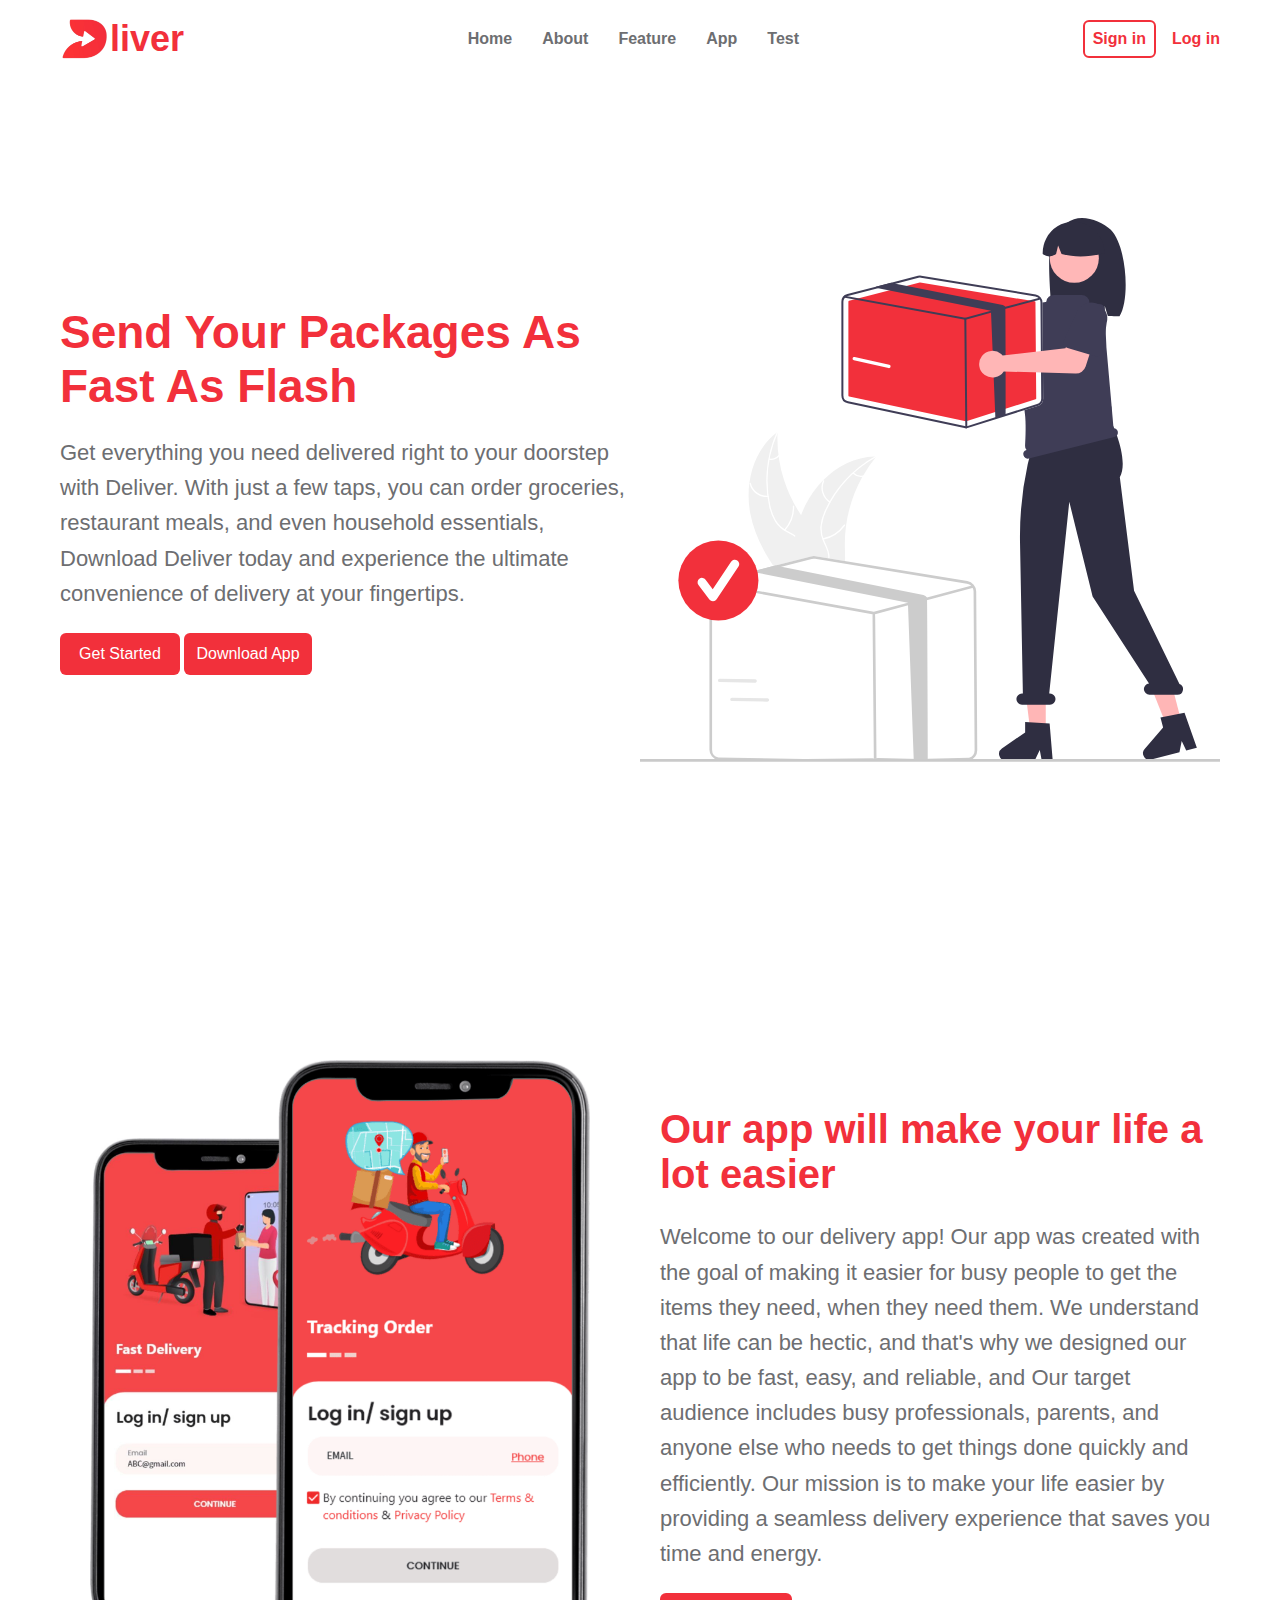
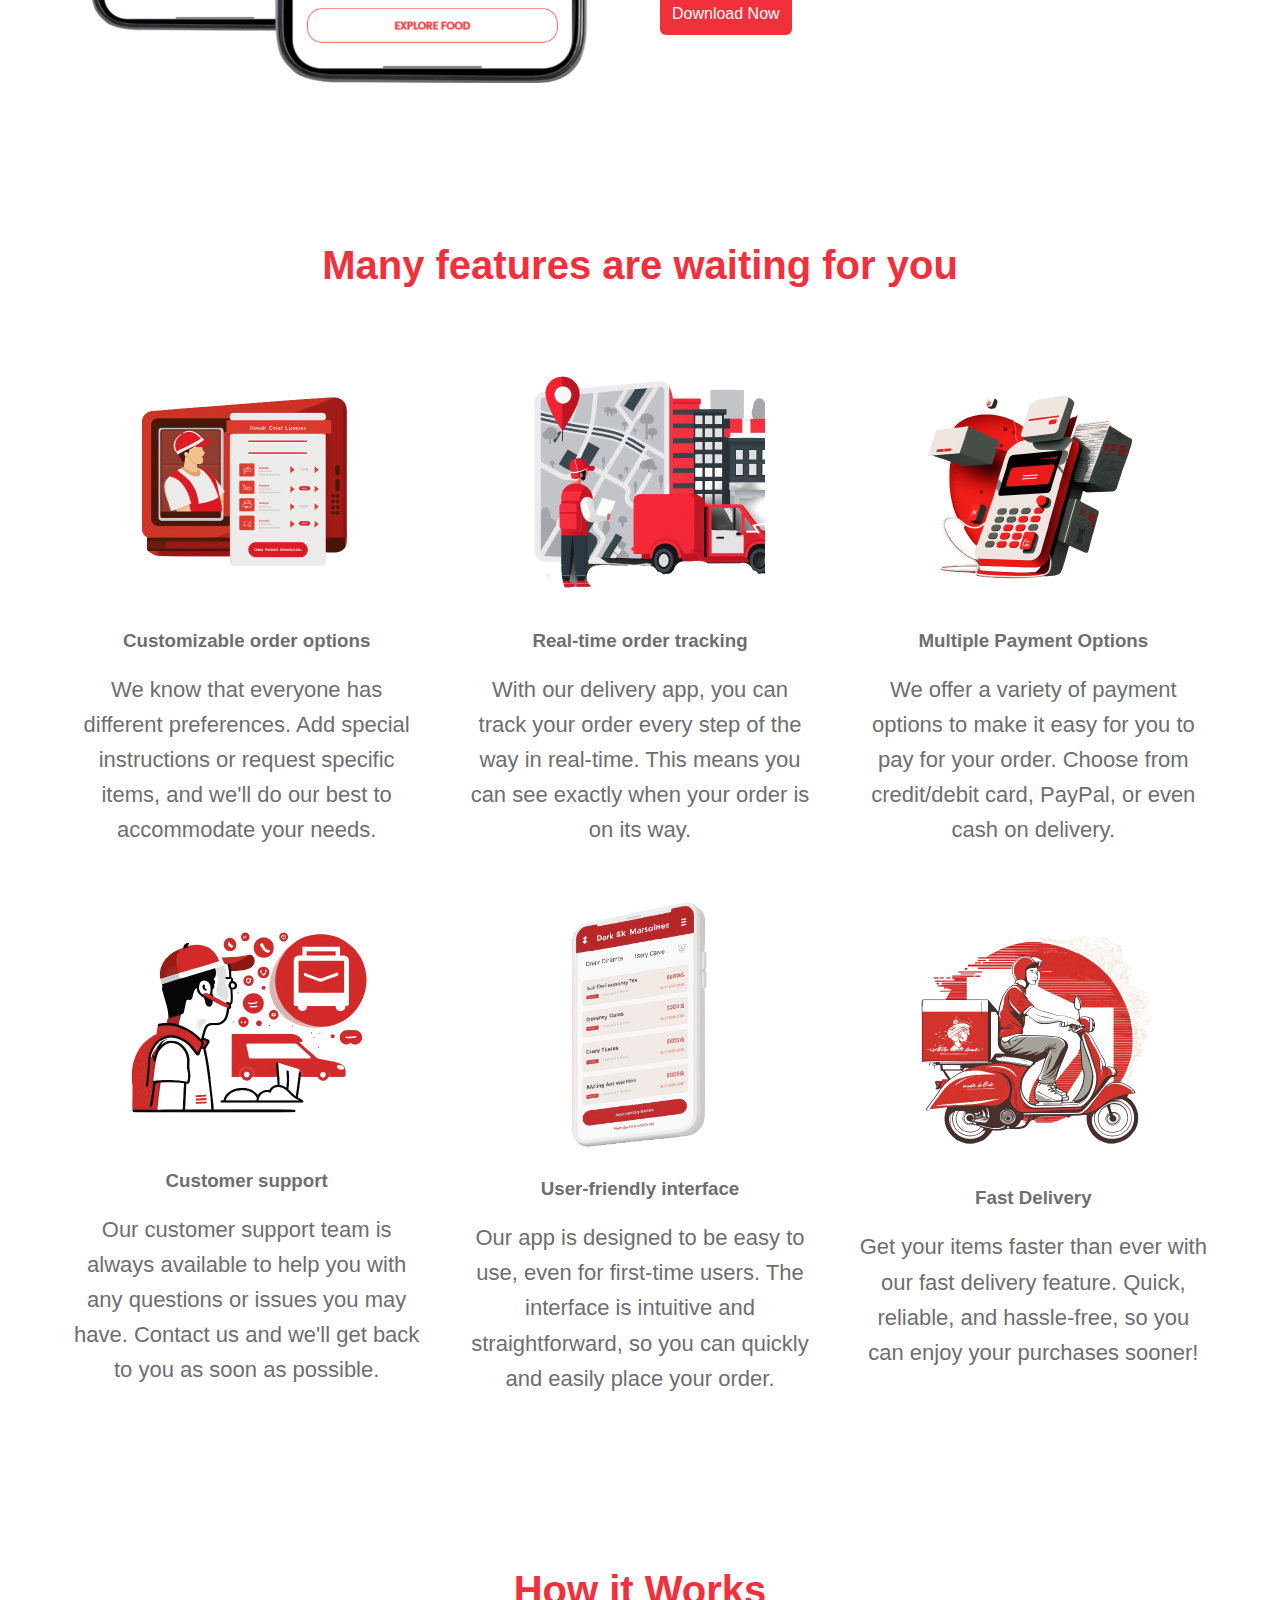
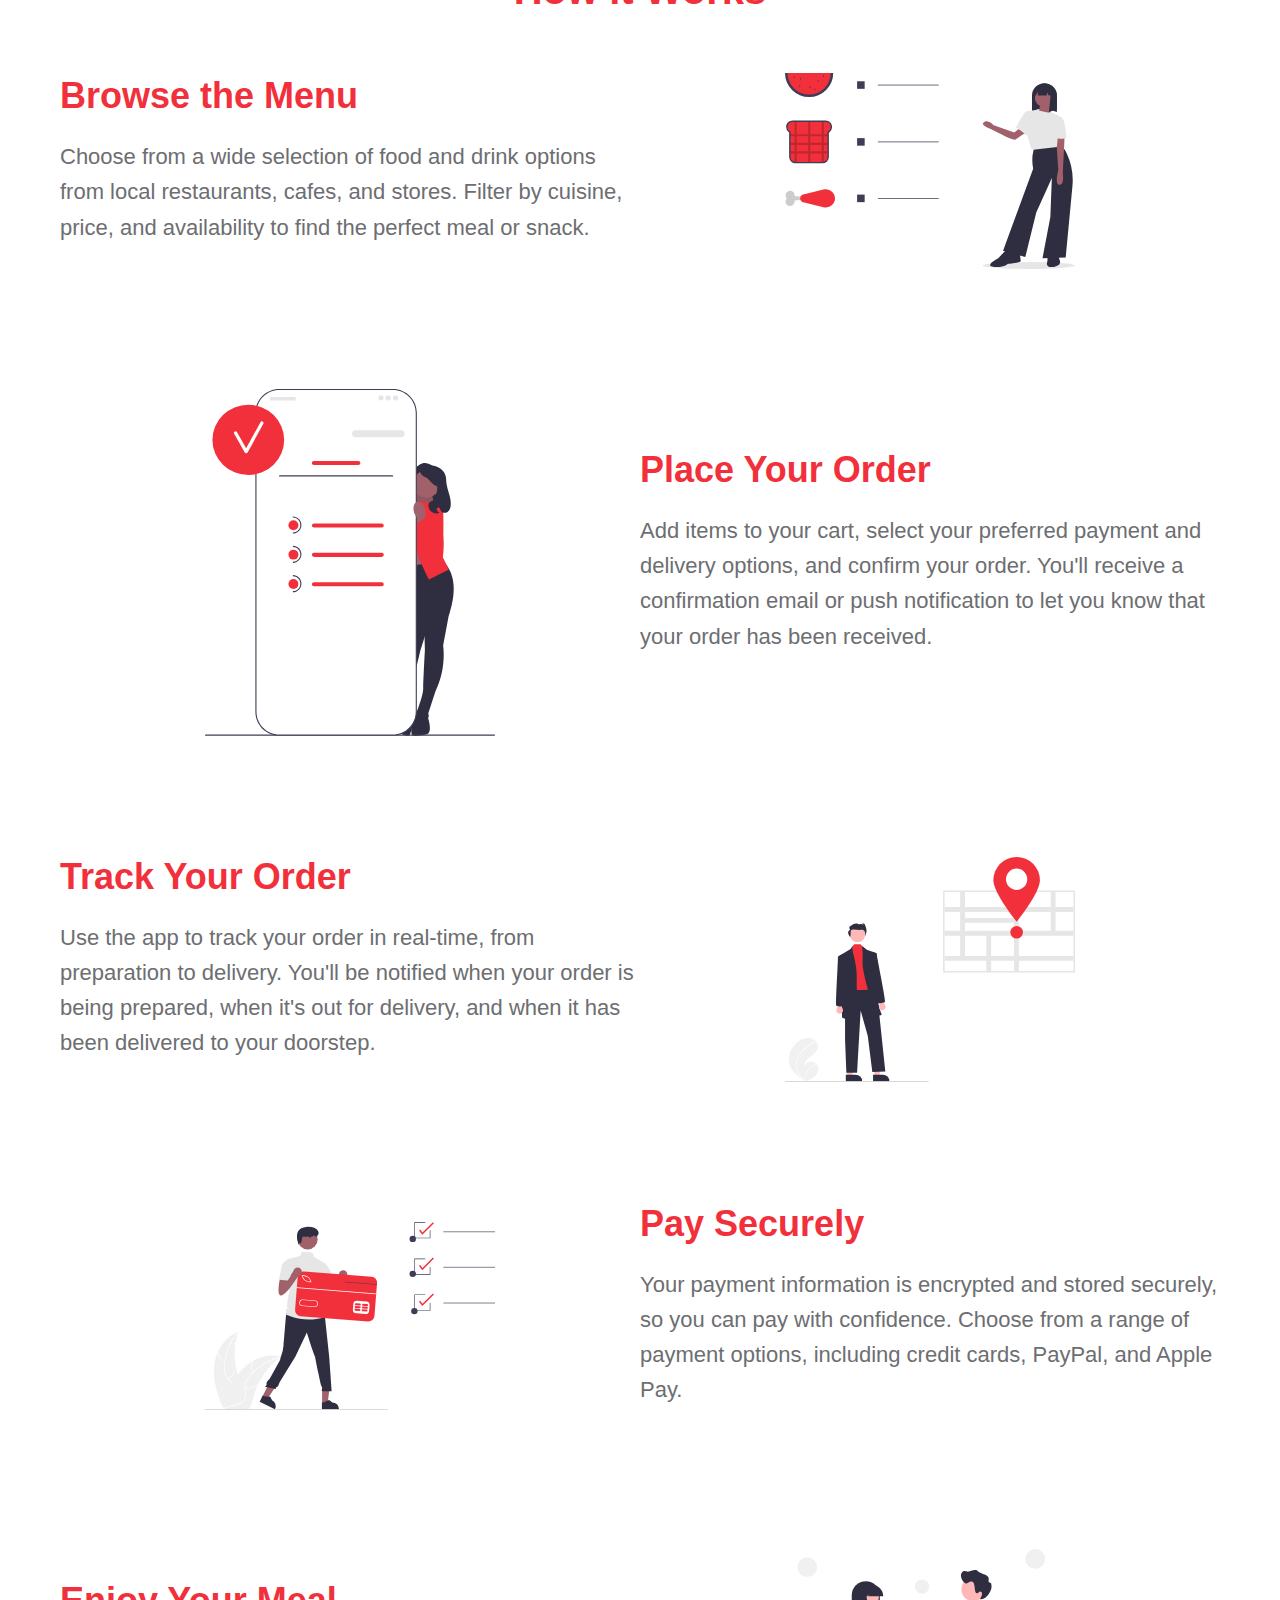
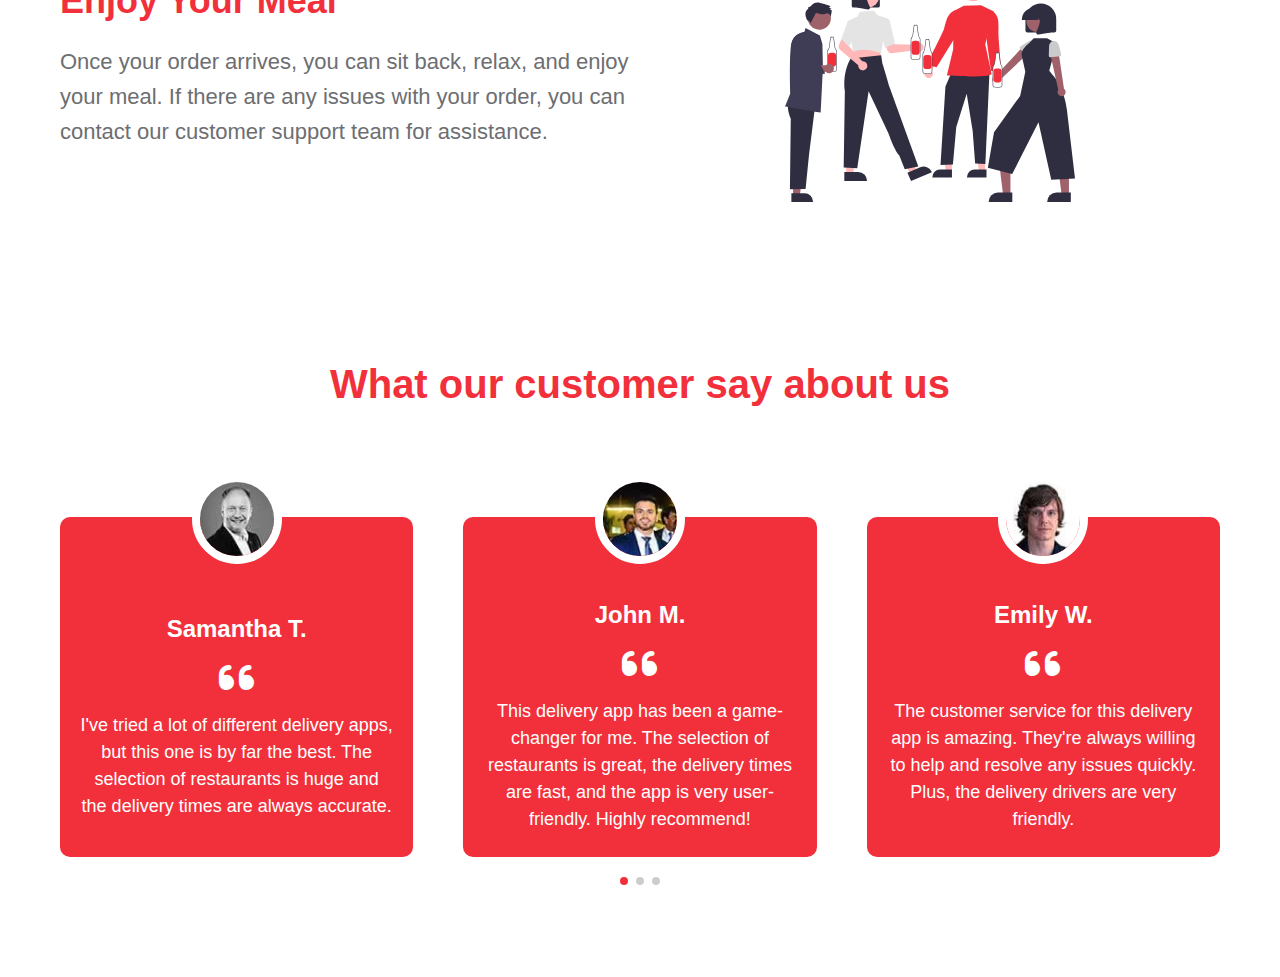
==== index.html @ 0d02a3bb "commit5" ====
<!DOCTYPE html>
<html lang="en">
  <head>
    <meta charset="UTF-8" />
    <meta http-equiv="X-UA-Compatible" content="IE=edge" />
    <meta name="viewport" content="width=device-width, initial-scale=1.0" />
    <!-- Link Swiper's CSS -->
    <link
      rel="stylesheet"
      href="https://cdn.jsdelivr.net/npm/swiper@9/swiper-bundle.min.css"
    />
    <!-- for fontawosm -->
    <link rel="stylesheet" href="./css/all.min.css" />

    <link rel="stylesheet" href="./css/main.css" />
    <title>Delivery</title>
  </head>
  <body>
    <header>
      <div class="container">
        <div class="logo">
          <img
            src="./images/delivery-logo-design-letter-d-with-arrow-vector-26791540-removebg-preview.png"
            alt=""
          />
          <span>liver</span>
        </div>
        <div class="bars">
          <span class="line"></span>
          <span class="line"></span>
          <span class="line"></span>
          <span class="line"></span>
        </div>
        <div class="menu">
          <ul>
            <li><a href="#Home" class="active">Home</a></li>
            <li><a href="#About">About</a></li>
            <li><a href="#Feature">Feature</a></li>
            <li><a href="#App">App</a></li>
            <li><a href="#Test">Test</a></li>
          </ul>
        </div>
        <div class="account">
          <a class="Sign" href="#">Sign in</a>
          <a href="#">Log in</a>
        </div>
        <div class="response">
          <div class="menu">
            <ul>
              <li><a href="#Home" class="active">Home</a></li>
              <li><a href="#About">About</a></li>
              <li><a href="#Feature">Feature</a></li>
              <li><a href="#Test">Test</a></li>
              <li><a href="#Test">Test</a></li>
            </ul>
          </div>
          <div class="account">
            <a class="Sign" href="#">Sign in</a>
            <a href="#">Log in</a>
          </div>
        </div>
      </div>
    </header>
    <section id="Home">
      <div class="container">
        <div class="row">
          <div class="col1">
            <h1>Send your packages as fast as flash</h1>
            <p>
              Get everything you need delivered right to your doorstep with
              Deliver. With just a few taps, you can order groceries, restaurant
              meals, and even household essentials, Download Deliver today and
              experience the ultimate convenience of delivery at your
              fingertips.
            </p>
            <div class="link">
              <a href="#Feature">Get Started</a>
              <a href="App">Download App</a>
            </div>
          </div>
          <div class="col2">
            <img src="./images/undraw_order_delivered_re_v4ab (2).svg" alt="" />
          </div>
        </div>
      </div>
    </section>

    <section id="About">
      <div class="container">
        <div class="row">
          <div class="col2">
            <img src="./images/Picture1.png" alt="" />
          </div>
          <div class="col1">
            <h2>Our app will make your life a lot easier</h2>
            <p>
              Welcome to our delivery app! Our app was created with the goal of
              making it easier for busy people to get the items they need, when
              they need them. We understand that life can be hectic, and that's
              why we designed our app to be fast, easy, and reliable, and Our
              target audience includes busy professionals, parents, and anyone
              else who needs to get things done quickly and efficiently. Our
              mission is to make your life easier by providing a seamless
              delivery experience that saves you time and energy.
            </p>
            <a
              href="https://play.google.com/store/apps/details?id=com.barfee.mart&hl=en_US"
              >Download Now</a
            >
          </div>
        </div>
      </div>
    </section>

    <section class="Feature" id="Feature">
      <div class="container">
        <h2>Many features are waiting for you</h2>
        <div class="feats">
          <div class="feat">
            <img
              src="./images/MBK_illustration_image_for_Customizable_order_options_as_a_feat.png"
              alt=""
            />
            <h3>Customizable order options</h3>
            <p>
              We know that everyone has different preferences. Add special
              instructions or request specific items, and we'll do our best to
              accommodate your needs.
            </p>
          </div>
          <div class="feat">
            <img
              src="./images/MBK_illustration_image_for_find_location_as_a_feature_in_delive.png"
              alt=""
            />
            <h3>Real-time order tracking</h3>
            <p>
              With our delivery app, you can track your order every step of the
              way in real-time. This means you can see exactly when your order
              is on its way.
            </p>
          </div>
          <div class="feat">
            <img
              src="./images/MBK_illustration_image_for_Multiple_payment_options_as_a_featur.png"
              alt=""
            />
            <h3>Multiple Payment Options</h3>
            <p>
              We offer a variety of payment options to make it easy for you to
              pay for your order. Choose from credit/debit card, PayPal, or even
              cash on delivery.
            </p>
          </div>
          <div class="feat">
            <img
              src="./images/MBK_illustration_image_for_Customer_Support_as_a_feature_in_del.png"
              alt=""
            />
            <h3>Customer support</h3>
            <p>
              Our customer support team is always available to help you with any
              questions or issues you may have. Contact us and we'll get back to
              you as soon as possible.
            </p>
          </div>
          <div class="feat">
            <img
              src="./images/MBK_illustration_image_for_user_friendly_interface_as_a_feature (2).png"
              alt=""
            />
            <h3>User-friendly interface</h3>
            <p>
              Our app is designed to be easy to use, even for first-time users.
              The interface is intuitive and straightforward, so you can quickly
              and easily place your order.
            </p>
          </div>
          <div class="feat">
            <img
              src="./images/MBK_illustration_image_for_easy_ordering_as_a_feature_in_delive.png"
              alt=""
            />
            <h3>Fast Delivery</h3>
            <p>
              Get your items faster than ever with our fast delivery feature.
              Quick, reliable, and hassle-free, so you can enjoy your purchases
              sooner!
            </p>
          </div>
        </div>
      </div>
    </section>

    <!-- How Its Work -->
    <section id="Works">
      <div class="container">
        <h2>How it Works</h2>
        <div>
          <div class="row rever">
            <div class="col1">
              <h3>Browse the Menu</h3>
              <p>
                Choose from a wide selection of food and drink options from
                local restaurants, cafes, and stores. Filter by cuisine, price,
                and availability to find the perfect meal or snack.
              </p>
            </div>
            <div class="col2 imgCol">
              <img src="./images/undraw_diet_ghvw.svg" alt="" />
            </div>
          </div>
          <div class="row">
            <div class="col1 imgCol">
              <img src="./images/undraw_reminder_re_fe15.svg" alt="" />
            </div>
            <div class="col2">
              <h3>Place Your Order</h3>
              <p>
                Add items to your cart, select your preferred payment and
                delivery options, and confirm your order. You'll receive a
                confirmation email or push notification to let you know that
                your order has been received.
              </p>
            </div>
          </div>
          <div class="row rever">
            <div class="col1">
              <h3>Track Your Order</h3>
              <p>
                Use the app to track your order in real-time, from preparation
                to delivery. You'll be notified when your order is being
                prepared, when it's out for delivery, and when it has been
                delivered to your doorstep.
              </p>
            </div>
            <div class="col2 imgCol">
              <img src="./images/undraw_location_tracking_re_n3ok.svg" alt="" />
            </div>
          </div>
          <div class="row">
            <div class="col1 imgCol">
              <img src="./images/undraw_online_payments_re_y8f2.svg" alt="" />
            </div>
            <div class="col2">
              <h3>Pay Securely</h3>
              <p>
                Your payment information is encrypted and stored securely, so
                you can pay with confidence. Choose from a range of payment
                options, including credit cards, PayPal, and Apple Pay.
              </p>
            </div>
          </div>
          <div class="row rever">
            <div class="col1">
              <h3>Enjoy Your Meal</h3>
              <p>
                Once your order arrives, you can sit back, relax, and enjoy your
                meal. If there are any issues with your order, you can contact
                our customer support team for assistance.
              </p>
            </div>
            <div class="col2 imgCol">
              <img src="./images/undraw_having_fun_re_vj4h.svg" alt="" />
            </div>
          </div>
        </div>
      </div>
    </section>
    <section id="reviwe">
      <div class="container">
        <h2>What our customer say about us</h2>
        <div class="swiper mySwiper">
          <div class="swiper-wrapper">
            <div class="swiper-slide">
              <div class="review-card">
                <div class="review-content">
                  <img src="./images/1588833615Chris-weber.png" alt="" />

                  <h3>Samantha T.</h3>

                  <p style="font-size: 46px">
                    <i
                      class="fa-solid fa-quote-left"
                      style="font-size: 40px"
                    ></i>
                  </p>
                  <p>
                    I've tried a lot of different delivery apps, but this one is
                    by far the best. The selection of restaurants is huge and
                    the delivery times are always accurate.
                  </p>
                </div>
              </div>
            </div>

            <div class="swiper-slide">
              <div class="review-card">
                <div class="review-content">
                  <img src="./images/1588833664Ahsan (1).png" alt="" />
                  <h3>John M.</h3>

                  <p style="font-size: 46px">
                    <i
                      class="fa-solid fa-quote-left"
                      style="font-size: 40px"
                    ></i>
                  </p>
                  <p>
                    This delivery app has been a game-changer for me. The
                    selection of restaurants is great, the delivery times are
                    fast, and the app is very user-friendly. Highly recommend!
                  </p>
                </div>
              </div>
            </div>
            <div class="swiper-slide">
              <div class="review-card">
                <div class="review-content">
                  <img src="./images/1588833650Steven-Brown-1.png" alt="" />
                  <h3>Emily W.</h3>

                  <p style="font-size: 46px">
                    <i
                      class="fa-solid fa-quote-left"
                      style="font-size: 40px"
                    ></i>
                  </p>
                  <p>
                    The customer service for this delivery app is amazing.
                    They're always willing to help and resolve any issues
                    quickly. Plus, the delivery drivers are very friendly.
                  </p>
                </div>
              </div>
            </div>
            <div class="swiper-slide">
              <div class="review-card">
                <div class="review-content">
                  <img src="./images/1588833643Jeb-1.png" alt="" />
                  <h3>Michael P.</h3>

                  <p style="font-size: 46px">
                    <i
                      class="fa-solid fa-quote-left"
                      style="font-size: 40px"
                    ></i>
                  </p>
                  <p>
                    I've tried a lot of different delivery apps, but this one is
                    by far the best. The selection of restaurants is huge and
                    the delivery times are always accurate.
                  </p>
                </div>
              </div>
            </div>
            <div class="swiper-slide">
              <div class="review-card">
                <div class="review-content">
                  <img src="./images/1588833634Vanita.png" alt="" />
                  <h3>Sarah K.</h3>

                  <p style="font-size: 46px">
                    <i
                      class="fa-solid fa-quote-left"
                      style="font-size: 40px"
                    ></i>
                  </p>
                  <p>
                    I was hesitant to try this delivery app at first, but I'm so
                    glad I did. The app is very reliable and the food always
                    arrives hot and fresh. Highly recommend!
                  </p>
                </div>
              </div>
            </div>
          </div>
          <div class="swiper-pagination"></div>
          <div class="autoplay-progress">
            <svg viewBox="0 0 48 48">
              <circle cx="24" cy="24" r="20"></circle>
            </svg>
            <span></span>
          </div>
        </div>
      </div>
    </section>
  </body>
  <script src="https://cdn.jsdelivr.net/npm/swiper@9/swiper-bundle.min.js"></script>
  <script src="./main.js"></script>
</html>
---- css/main.css ----
* {
  padding: 0;
  margin: 0;
  box-sizing: border-box;
  font-family: sans-serif;
  scroll-behavior: smooth;
}

:root {
  --MAinColor: #f2303b;
  --PrimeryColor: #6d6e71;
  --shadow: rgba(12, 21, 29, 0.2);
  --Transition: 0.5s all ease-in-out;
  --NormallText: 20px;
}

html {
  scroll-behavior: smooth;
}

.container {
  max-width: 1200px;
  margin: 0 auto;
  padding: 0 20px;
}

section {
  padding: 80px 0;
}

h1 {
  font-size: 46px;
  color: var(--MAinColor);
  text-transform: capitalize;
  font-weight: 900;
}

h2 {
  font-size: 40px;
  text-align: center;
  color: var(--MAinColor);
  position: relative;
  margin-bottom: 60px;
  font-weight: 900;
}

p {
  font-size: 22px;
  line-height: 1.6;
  color: var(--PrimeryColor);
  margin: 22px 0;
}

ul li {
  list-style: none;
}

a {
  text-decoration: none;
  color: var(--PrimeryColor);
}

i {
  font-size: 46px;
}

img {
  width: 100%;
}

@media (min-width: 767px) and (max-width: 992px) {
  h1 {
    font-size: 32px;
  }

  h2 {
    font-size: 28px;
  }

  p {
    font-size: 16px;
    margin: 16px 0;
    line-height: 1.2;
  }
  img {
    width: 80%;
  }
}

@media (max-width: 767px) {
  h1 {
    font-size: 36px;
  }

  p {
    font-size: 18px;
    margin: 16px 0;
    line-height: 1.4;
  }

  h2 {
    font-size: 32px;
    margin-bottom: 30px;
  }

  img {
    width: 80%;
  }
}

/* -------------------------------------------------------------------------------- */

header {
  padding: 10px 0;
  background-color: #fff;
  position: fixed;
  top: 0;
  left: 0;
  right: 0;
  z-index: 99;
}

header .container {
  display: flex;
  flex-direction: row;
  justify-content: space-between;
  align-items: center;
  gap: auto;
  flex-wrap: wrap;
}

header .logo {
  display: flex;
  flex-direction: row;
  justify-content: flex-start;
  align-items: center;
  gap: auto;
  flex-wrap: wrap;
}

header .logo img {
  max-width: 50px;
}

header .logo span {
  font-size: 36px;
  font-weight: 900;
  color: var(--MAinColor);
}

header .bars {
  display: none;
  width: 40px;
  height: 28px;
  position: relative;
  transform: rotate(0deg);
  transition: 0.5s ease-in-out;
  cursor: pointer;
}

header .bars .line {
  position: absolute;
  height: 4px;
  width: 100%;
  background: var(--MAinColor);
  border-radius: 6px;
  opacity: 1;
  left: 0;
  transform: rotate(0deg);
  transition: 0.25s ease-in-out;
}

header .bars span:nth-child(1) {
  top: 0px;
}

header .bars span:nth-child(2),
header .bars span:nth-child(3) {
  top: 12px;
}

header .bars span:nth-child(4) {
  top: 24px;
}

header .bars.open span:nth-child(1) {
  top: 18px;
  width: 0%;
  left: 50%;
}

header .bars.open span:nth-child(4) {
  top: 18px;
  width: 0%;
  left: 50%;
}

header .bars.open span:nth-child(2) {
  transform: rotate(45deg);
}

header .bars.open span:nth-child(3) {
  transform: rotate(-45deg);
}

header .menu ul {
  display: flex;
  flex-direction: row;
  justify-content: space-between;
  align-items: center;
  gap: 30px;
  flex-wrap: wrap;
  cursor: pointer;
}

header .menu ul li a {
  font-weight: 700;
  transition: 0.3s all ease-in-out;
}

header .menu ul li a:hover {
  color: var(--MAinColor);
}

header .account {
  display: flex;
  flex-direction: row;
  justify-content: center;
  align-items: center;
  gap: 16px;
  flex-wrap: wrap;
}

header .response {
  display: none;
}

header .account a {
  color: var(--MAinColor);
  font-weight: 700;
}
header .account a.Sign {
  border: 2px solid var(--MAinColor);
  padding: 8px;
  border-radius: 6px;
  transition: 0.3s all ease-in-out;
}
header .account a.Sign:hover {
  background-color: var(--MAinColor);
  color: #fff;
}
/* ------------------------------------------------------- */
@media (max-width: 767px) {
  header .bars {
    display: block;
  }
  header .bars .line {
    display: block;
  }
  header > .container > .menu {
    display: none;
  }

  header > .container > .account {
    display: none;
  }
  header .response {
    width: 65vw;
    height: 100vh;
    display: flex;
    justify-content: center;
    flex-direction: column;
    background-color: var(--MAinColor);
    position: absolute;
    top: 0px;
    left: -200%;
    padding: 40px;
    box-shadow: rgba(60, 64, 67, 0.3) 0px 1px 2px 0px,
      rgba(60, 64, 67, 0.15) 0px 1px 3px 1px;
    transition: 0.8s all ease-in-out;
  }
  header .response.active {
    left: 0%;
  }
  header .response .menu ul {
    flex-direction: column;
    align-items: flex-start;
    margin-bottom: 20px;
  }
  header .response .menu ul a {
    color: #fff;
  }
  header .response .menu ul a:hover {
    color: #fff;
  }
  header .response .account {
    justify-content: start;
  }
  header .response .account a {
    color: #fff;
    padding: 0;
  }
}
/* ---------------------------------------------------------------- */

#Home .container {
  height: calc(100vh - 80px);
  display: flex;
  align-items: center;
}

.container .row {
  display: flex;
  flex-direction: row;
  flex-wrap: wrap;
  justify-content: space-between;
  align-items: center;
}

.row .col1,
.row .col2 {
  width: 50%;
}

.col2 {
  display: flex;
  align-items: center;
  justify-content: center;
}

.row .col1 a {
  color: #fff;
  background-color: var(--MAinColor);
  padding: 12px;
  border-radius: 6px;
  display: inline-block;
  min-width: 120px;
  text-align: center;
  transition: 0.3s all ease-in-out;
}
.row .col1 a:hover {
  background-color: #960910;
}

@media (max-width: 767px) {
  #Home .container {
    height: auto;
  }
  #Home .container .row {
    flex-direction: column-reverse;
    gap: 40px;
  }

  .row .col1,
  .row .col2 {
    width: 100%;
    text-align: center;
  }
}

@media (min-width: 767px) and (max-width: 992px) {
  #Home .container {
    height: auto;
  }
}

/* ------------------------------------------- */
#About .row {
  gap: 40px;
}

#About .row .col2,
#About .row .col1 {
  max-width: calc(50% - 20px);
}

#About img {
  max-width: 500px;
}

#About h2 {
  margin-bottom: 0;
  text-align: left;
}

@media (max-width: 767px) {
  #About h2 {
    text-align: center;
  }
  #About .row .col1,
  #About .row .col2 {
    max-width: 100%;
  }
}
/* --------------------------------------- */

.container .feats {
  display: grid;
  grid-template-columns: repeat(auto-fill, minmax(280px, 1fr));
  grid-gap: 20px;
}

.feat {
  padding: 12px;
  text-align: center;
  display: flex;
  flex-direction: column;
  align-items: center;
  justify-content: center;
  gap: 20px;
}

.feat h3 {
  font-weight: 900;
  color: var(--PrimeryColor);
}

.feat p {
  margin: 0;
}

.feat img {
  max-width: 250px;
}

/* --------------------------------------------- */
#Works .container > div {
  display: flex;
  flex-direction: column;
  row-gap: 120px;
}

#Works .col2 {
  flex-direction: column;
  align-items: flex-start;
}

#Works h3 {
  font-size: 36px;
  color: var(--MAinColor);
  font-weight: 700;
}

#Works .imgCol {
  display: flex;
  align-items: center;
  justify-content: center;
}

#Works img {
  width: 50%;
}

@media (max-width: 767px) {
  #Works .container > div {
    row-gap: 40px;
  }
  #Works .rever {
    flex-direction: column-reverse;
  }
  #Works .col2 {
    flex-direction: column;
    align-items: center;
  }
  #Works .imgCol {
    margin: 30px 0;
  }
}

/* ----------------------------------------------------- */

.swiper {
  width: 100%;
  height: 100%;
  padding-top: 50px;
}

.swiper-slide {
  text-align: center;
  font-size: 18px;
  display: flex;
  justify-content: center;
  align-items: center;
}
.swiper-pagination-bullet-active {
  background-color: var(--MAinColor);
}

.autoplay-progress {
  display: none;
}

.autoplay-progress svg {
  display: none;
}
.review-card {
  background-color: #f2303b;
  color: #fff;
  border-radius: 10px;
  margin-bottom: 40px;
  padding: 20px;
  width: 100%;
  text-align: center;
  position: relative;
}

.review-card img {
  z-index: 99;
  border-radius: 50%;
  border: 8px solid #fff;
  position: absolute;
  width: 90px;
  top: -43px;
  left: 50%;
  transform: translateX(-50%);
}

.review-content {
  display: flex;
  flex-direction: column;
  align-items: center;
  justify-content: center;
  min-height: 300px;
}

.review-content h3 {
  font-size: 24px;
  margin-top: 60px;
}

.review-content p {
  margin: 0;
  color: #fff;
  font-size: 18px;
  line-height: 1.5;
}
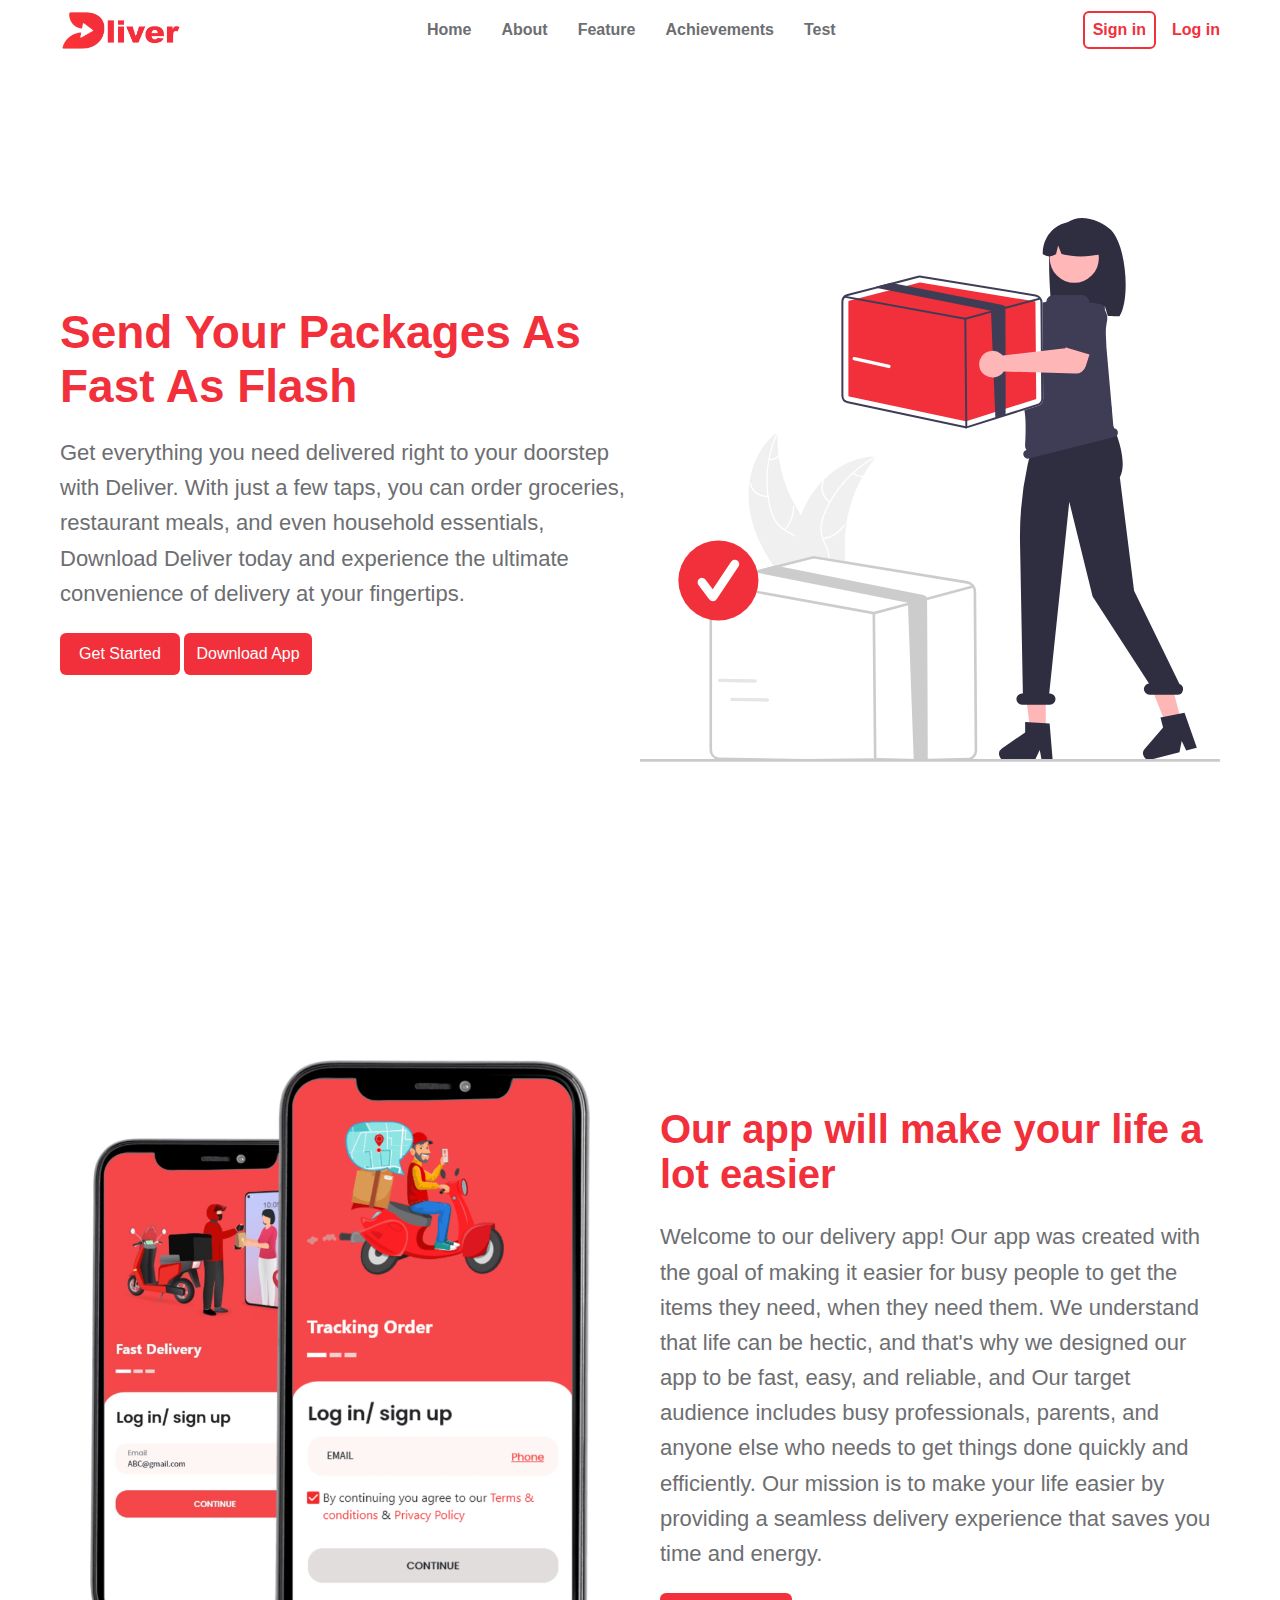
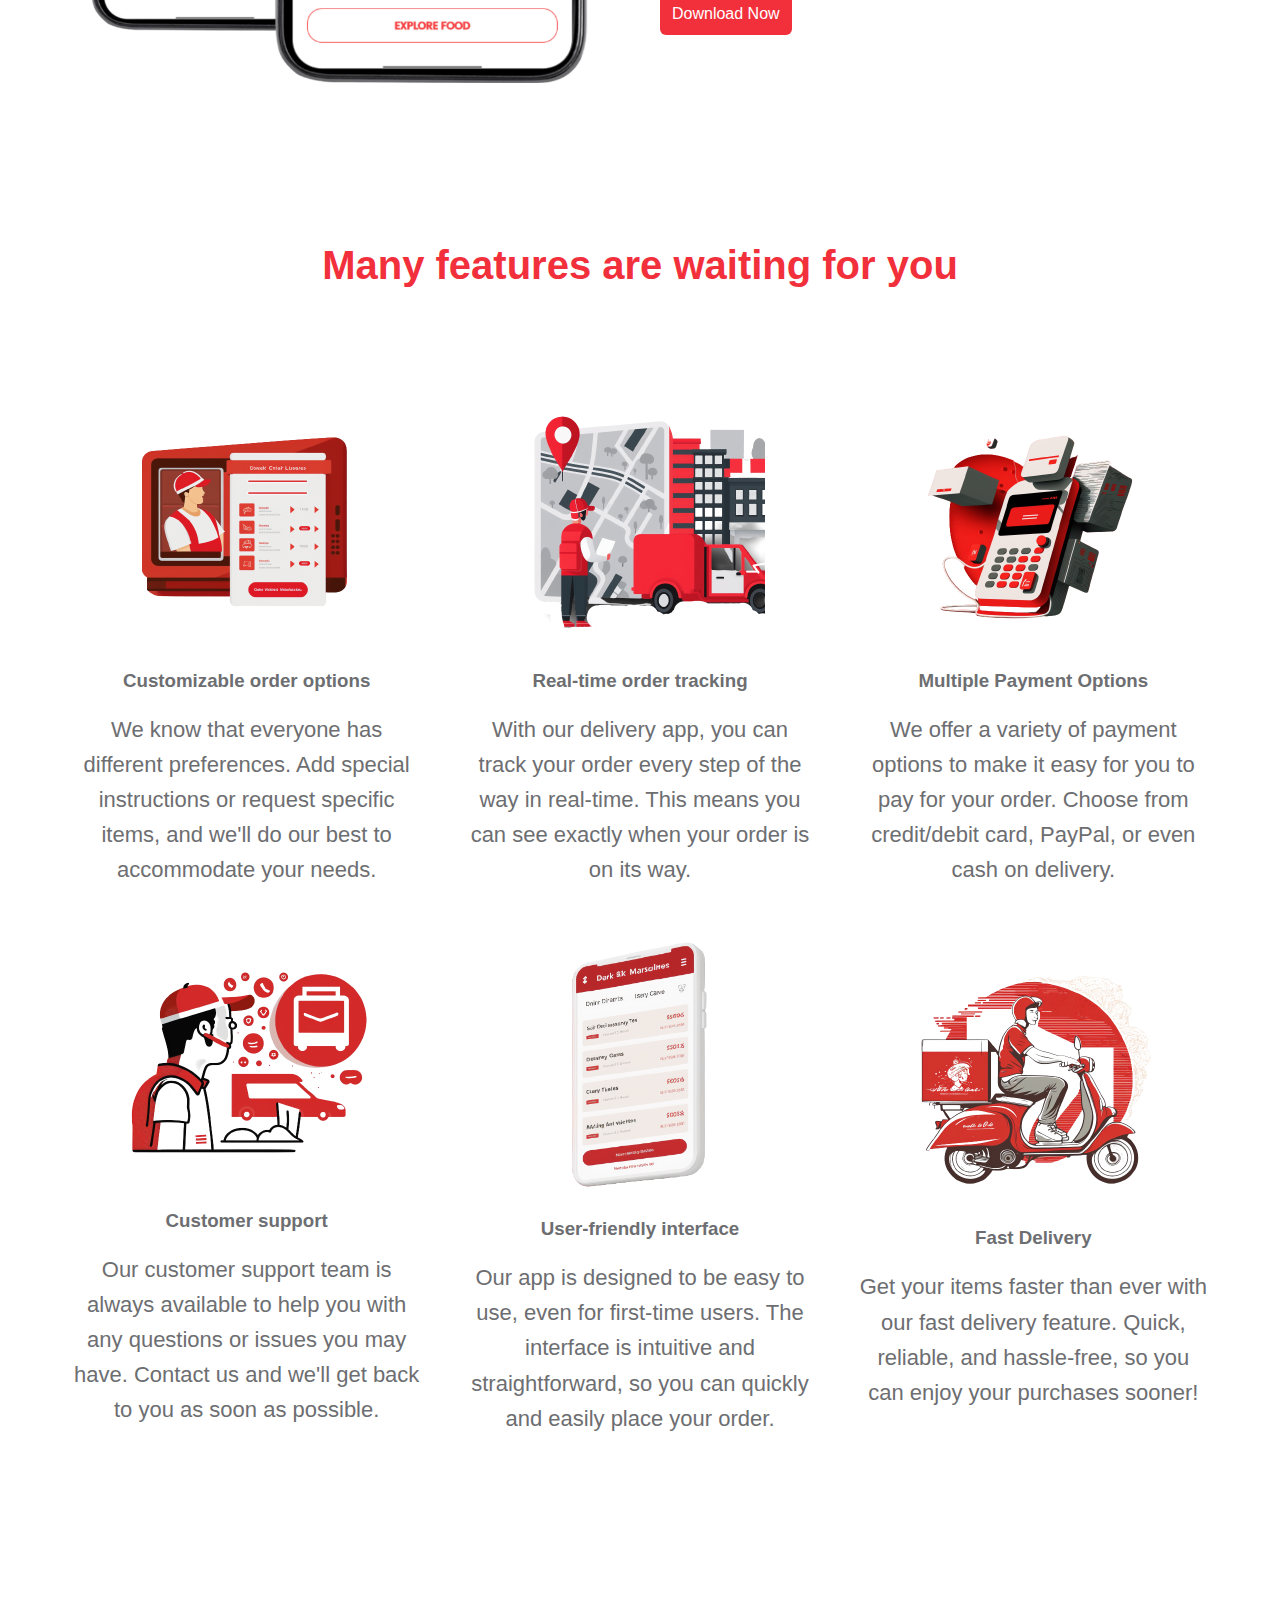
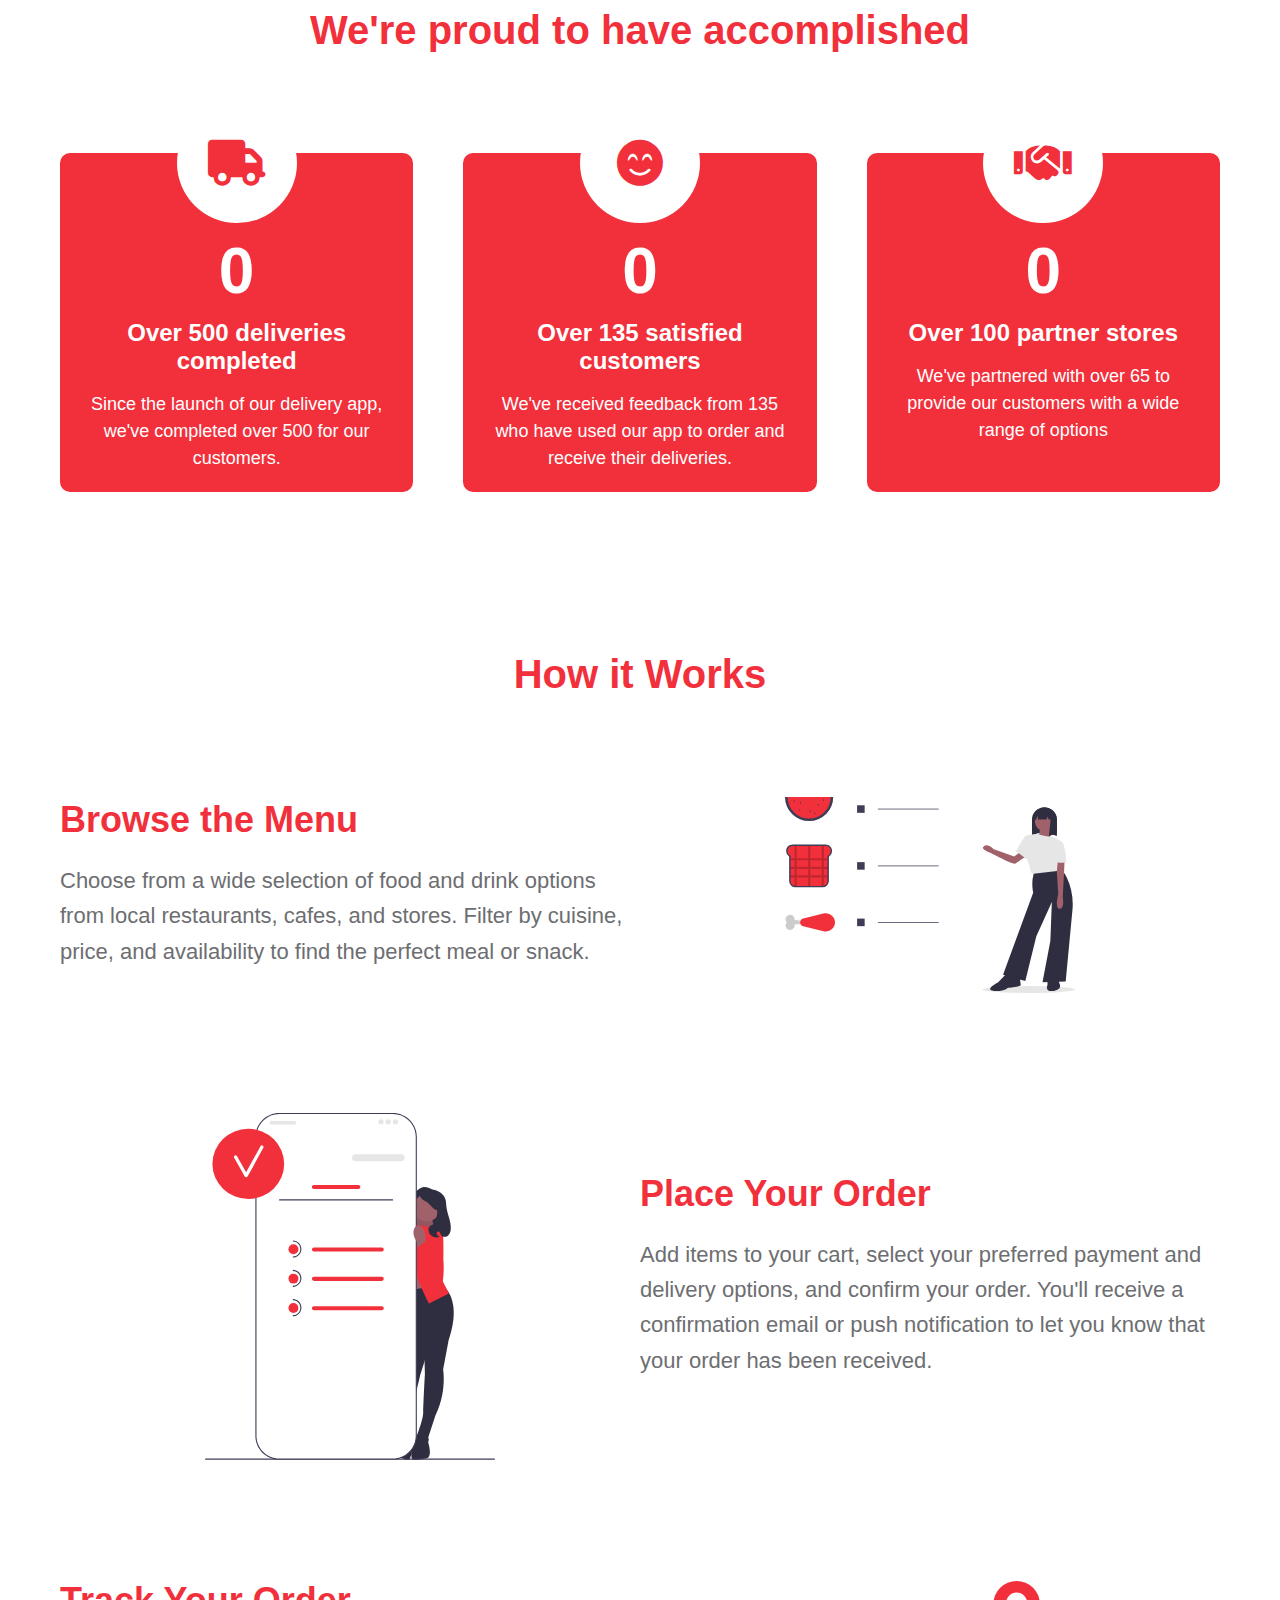
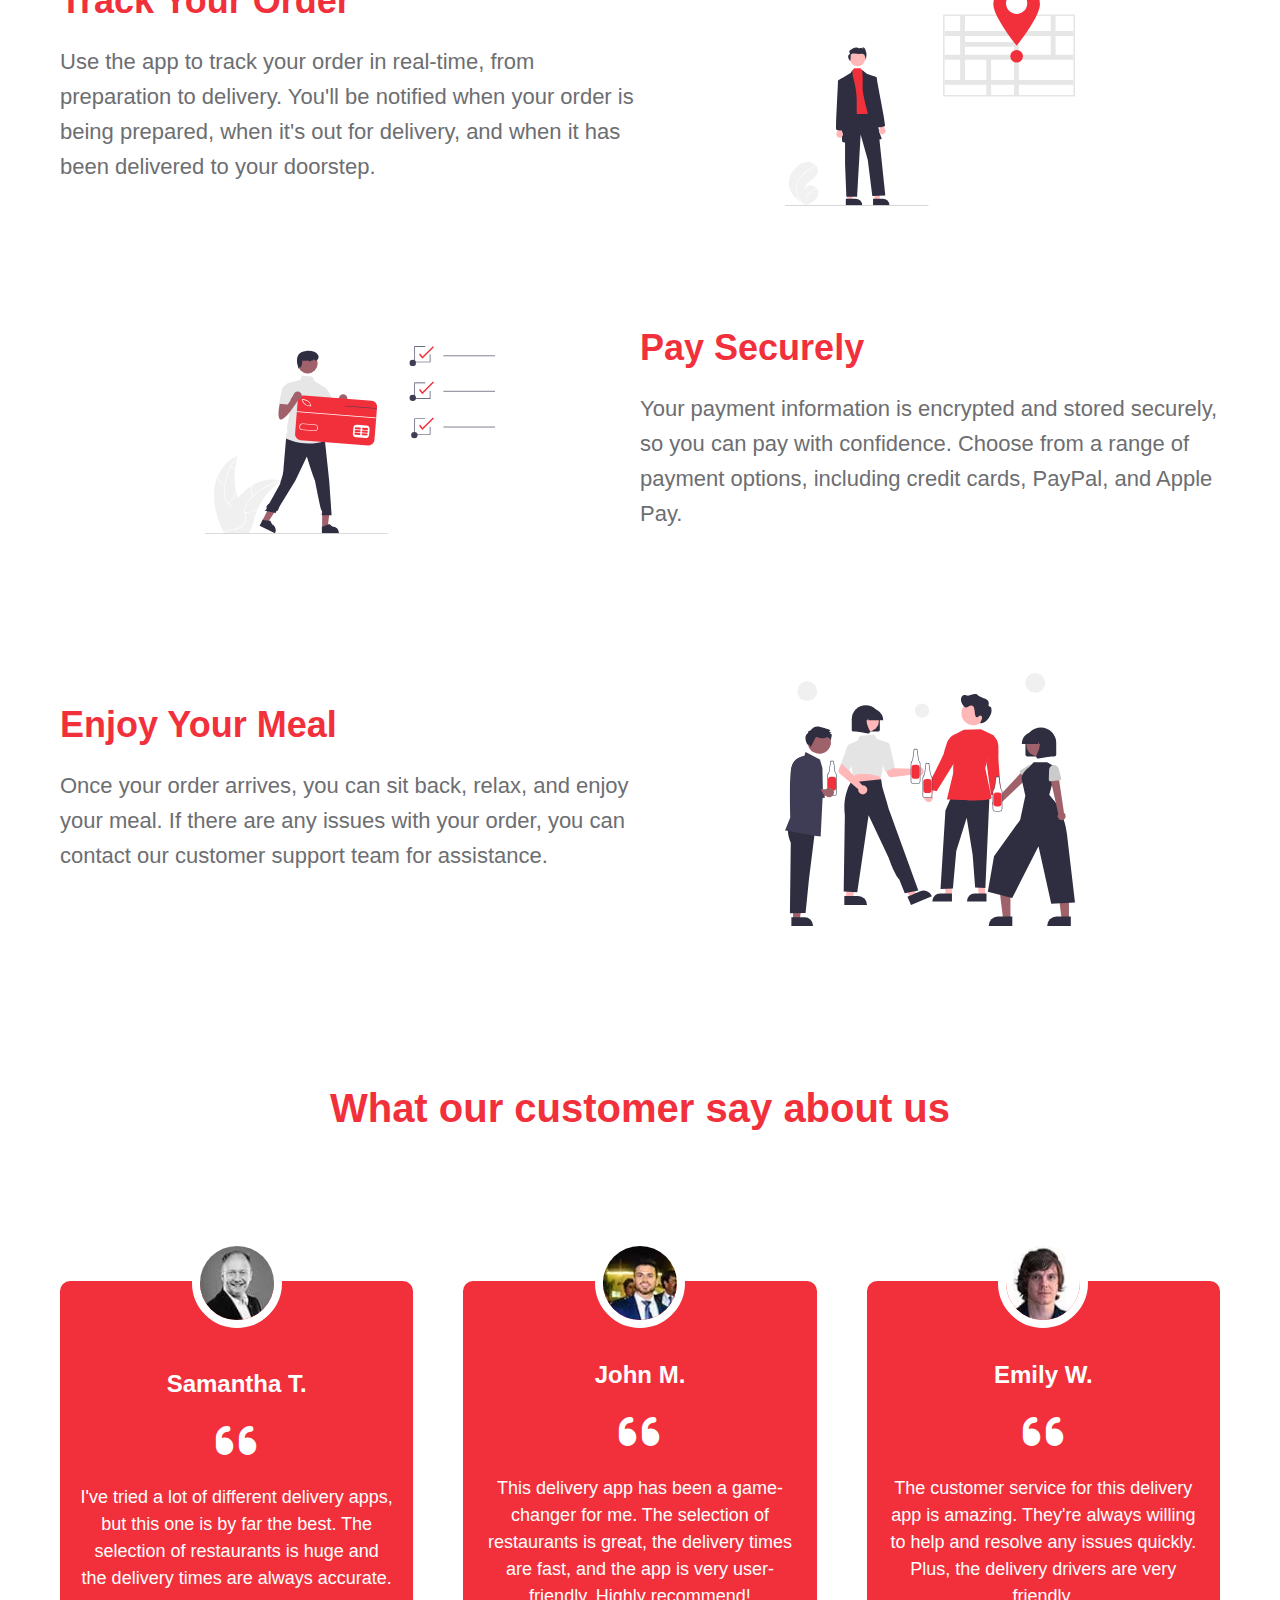
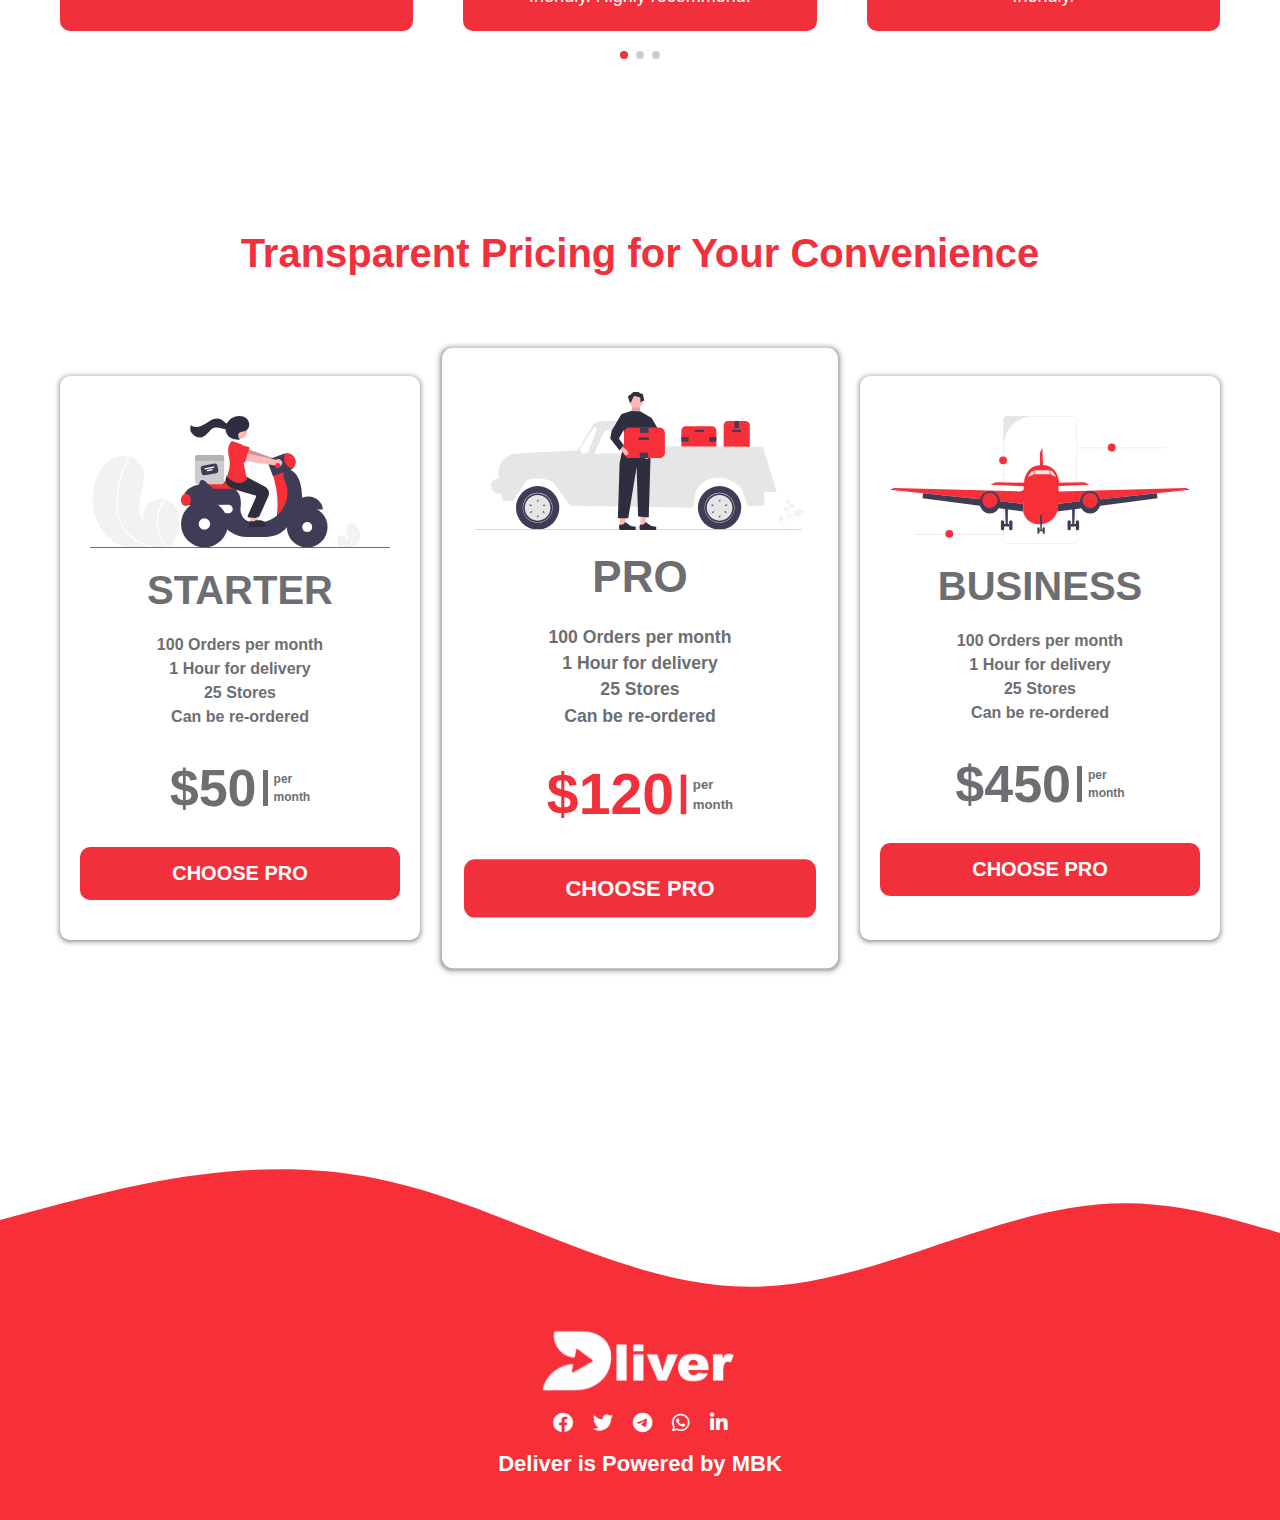
==== commit 933211aa: "commit6" ====
--- a/index.html
+++ b/index.html
@@ -12,18 +12,19 @@
     <!-- for fontawosm -->
     <link rel="stylesheet" href="./css/all.min.css" />
 
+    <!-- For my style -->
     <link rel="stylesheet" href="./css/main.css" />
     <title>Delivery</title>
   </head>
   <body>
+    <!-- up Button -->
+    <span class="up">
+      <i class="fa-solid fa-circle-up"></i>
+    </span>
     <header>
       <div class="container">
         <div class="logo">
-          <img
-            src="./images/delivery-logo-design-letter-d-with-arrow-vector-26791540-removebg-preview.png"
-            alt=""
-          />
-          <span>liver</span>
+          <img src="./images/logo1.png" alt="" />
         </div>
         <div class="bars">
           <span class="line"></span>
@@ -36,7 +37,7 @@
             <li><a href="#Home" class="active">Home</a></li>
             <li><a href="#About">About</a></li>
             <li><a href="#Feature">Feature</a></li>
-            <li><a href="#App">App</a></li>
+            <li><a href="#Achievements">Achievements</a></li>
             <li><a href="#Test">Test</a></li>
           </ul>
         </div>
@@ -45,12 +46,15 @@
           <a href="#">Log in</a>
         </div>
         <div class="response">
+          <div class="logo">
+            <img src="./images/logo2.png" alt="" />
+          </div>
           <div class="menu">
             <ul>
               <li><a href="#Home" class="active">Home</a></li>
               <li><a href="#About">About</a></li>
               <li><a href="#Feature">Feature</a></li>
-              <li><a href="#Test">Test</a></li>
+              <li><a href="#Achievements">Achievements</a></li>
               <li><a href="#Test">Test</a></li>
             </ul>
           </div>
@@ -112,7 +116,7 @@
       </div>
     </section>
 
-    <section class="Feature" id="Feature">
+    <section id="Feature">
       <div class="container">
         <h2>Many features are waiting for you</h2>
         <div class="feats">
@@ -192,6 +196,40 @@
       </div>
     </section>
 
+    <section id="Achievements">
+      <div class="container">
+        <h2>We're proud to have accomplished</h2>
+        <div class="boxs">
+          <div class="box">
+            <i class="fa-solid fa-truck"></i>
+            <p class="num" data-goal="500">0</p>
+            <h3>Over 500 deliveries completed</h3>
+            <p>
+              Since the launch of our delivery app, we've completed over 500 for
+              our customers.
+            </p>
+          </div>
+          <div class="box">
+            <i class="fa-solid fa-face-smile-beam"></i>
+            <p class="num" data-goal="135">0</p>
+            <h3>Over 135 satisfied customers</h3>
+            <p>
+              We've received feedback from 135 who have used our app to order
+              and receive their deliveries.
+            </p>
+          </div>
+          <div class="box">
+            <i class="fa-solid fa-handshake"></i>
+            <p class="num" data-goal="65">0</p>
+            <h3>Over 100 partner stores</h3>
+            <p>
+              We've partnered with over 65 to provide our customers with a wide
+              range of options
+            </p>
+          </div>
+        </div>
+      </div>
+    </section>
     <!-- How Its Work -->
     <section id="Works">
       <div class="container">
@@ -267,6 +305,7 @@
         </div>
       </div>
     </section>
+
     <section id="reviwe">
       <div class="container">
         <h2>What our customer say about us</h2>
@@ -279,11 +318,8 @@
 
                   <h3>Samantha T.</h3>
 
-                  <p style="font-size: 46px">
-                    <i
-                      class="fa-solid fa-quote-left"
-                      style="font-size: 40px"
-                    ></i>
+                  <p>
+                    <i class="fa-solid fa-quote-left"></i>
                   </p>
                   <p>
                     I've tried a lot of different delivery apps, but this one is
@@ -300,11 +336,8 @@
                   <img src="./images/1588833664Ahsan (1).png" alt="" />
                   <h3>John M.</h3>
 
-                  <p style="font-size: 46px">
-                    <i
-                      class="fa-solid fa-quote-left"
-                      style="font-size: 40px"
-                    ></i>
+                  <p>
+                    <i class="fa-solid fa-quote-left"></i>
                   </p>
                   <p>
                     This delivery app has been a game-changer for me. The
@@ -320,11 +353,8 @@
                   <img src="./images/1588833650Steven-Brown-1.png" alt="" />
                   <h3>Emily W.</h3>
 
-                  <p style="font-size: 46px">
-                    <i
-                      class="fa-solid fa-quote-left"
-                      style="font-size: 40px"
-                    ></i>
+                  <p>
+                    <i class="fa-solid fa-quote-left"></i>
                   </p>
                   <p>
                     The customer service for this delivery app is amazing.
@@ -340,11 +370,8 @@
                   <img src="./images/1588833643Jeb-1.png" alt="" />
                   <h3>Michael P.</h3>
 
-                  <p style="font-size: 46px">
-                    <i
-                      class="fa-solid fa-quote-left"
-                      style="font-size: 40px"
-                    ></i>
+                  <p>
+                    <i class="fa-solid fa-quote-left"></i>
                   </p>
                   <p>
                     I've tried a lot of different delivery apps, but this one is
@@ -360,11 +387,8 @@
                   <img src="./images/1588833634Vanita.png" alt="" />
                   <h3>Sarah K.</h3>
 
-                  <p style="font-size: 46px">
-                    <i
-                      class="fa-solid fa-quote-left"
-                      style="font-size: 40px"
-                    ></i>
+                  <p>
+                    <i class="fa-solid fa-quote-left"></i>
                   </p>
                   <p>
                     I was hesitant to try this delivery app at first, but I'm so
@@ -385,6 +409,75 @@
         </div>
       </div>
     </section>
+
+    <section id="Pricing">
+      <div class="container">
+        <h2>Transparent Pricing for Your Convenience</h2>
+        <div class="content">
+          <div class="col">
+            <img src="./images/undraw_on_the_way_re_swjt.svg" alt="" />
+            <h3>Starter</h3>
+            <div>
+              <p>100 Orders per month</p>
+              <p>1 Hour for delivery</p>
+              <p>25 Stores</p>
+              <p>Can be re-ordered</p>
+            </div>
+            <p class="price">
+              <span class="num">$50</span>
+              <span class="txt">per <br />month</span>
+            </p>
+            <button>Choose Pro</button>
+          </div>
+          <div class="col active">
+            <img src="./images/undraw_delivery_truck_vt6p.svg" alt="" />
+            <h3>Pro</h3>
+            <div>
+              <p>100 Orders per month</p>
+              <p>1 Hour for delivery</p>
+              <p>25 Stores</p>
+              <p>Can be re-ordered</p>
+            </div>
+            <p class="price">
+              <span class="num">$120</span>
+              <span class="txt">per <br />month</span>
+            </p>
+            <button>Choose Pro</button>
+          </div>
+          <div class="col">
+            <img src="./images/undraw_aircraft_re_m05i.svg" alt="" />
+            <h3>business</h3>
+            <div>
+              <p>100 Orders per month</p>
+              <p>1 Hour for delivery</p>
+              <p>25 Stores</p>
+              <p>Can be re-ordered</p>
+            </div>
+            <p class="price">
+              <span class="num">$450</span>
+              <span class="txt">per <br />month</span>
+            </p>
+            <button>Choose Pro</button>
+          </div>
+        </div>
+      </div>
+    </section>
+
+    <footer>
+      <img src="./images/logo2.png" alt="" />
+      <div class="soicalicon">
+        <a href="#"><i class="fab fa-facebook"></i></a>
+
+        <a href="#"><i class="fab fa-twitter"></i></a>
+
+        <a href="#"><i class="fab fa-telegram"></i></a>
+
+        <a href="#"><i class="fab fa-whatsapp"></i></a>
+
+        <a href="#"><i class="fab fa-linkedin-in"></i></a>
+      </div>
+      <p>Deliver is Powered by MBK</p>
+    </footer>
   </body>
   <script src="https://cdn.jsdelivr.net/npm/swiper@9/swiper-bundle.min.js"></script>
   <script src="./main.js"></script>
--- a/css/main.css
+++ b/css/main.css
@@ -40,7 +40,7 @@
   text-align: center;
   color: var(--MAinColor);
   position: relative;
-  margin-bottom: 60px;
+  margin-bottom: 100px;
   font-weight: 900;
 }
 
@@ -68,7 +68,7 @@
   width: 100%;
 }
 
-@media (min-width: 767px) and (max-width: 992px) {
+@media (min-width: 768px) and (max-width: 992px) {
   h1 {
     font-size: 32px;
   }
@@ -106,6 +106,31 @@
   img {
     width: 80%;
   }
+}
+
+/*************************************************** Up Button style ****************************************************/
+.up {
+  position: fixed;
+  bottom: -50px;
+  right: -50px;
+  cursor: pointer;
+  transition: 0.5s all ease-in-out;
+  z-index: 2;
+  display: flex;
+  justify-content: center;
+  align-items: center;
+  width: 40px;
+  height: 40px;
+  background-color: #fff;
+  border-radius: 10px;
+}
+.up i {
+  color: var(--MAinColor);
+  font-size: 30px;
+}
+.up.show {
+  right: 20px;
+  bottom: 20px;
 }
 
 /* -------------------------------------------------------------------------------- */
@@ -125,27 +150,69 @@
   flex-direction: row;
   justify-content: space-between;
   align-items: center;
+  flex-wrap: wrap;
+}
+
+header .logo {
+  display: flex;
+  flex-direction: row;
+  justify-content: flex-start;
+  align-items: center;
   gap: auto;
   flex-wrap: wrap;
 }
 
-header .logo {
-  display: flex;
-  flex-direction: row;
-  justify-content: flex-start;
-  align-items: center;
-  gap: auto;
-  flex-wrap: wrap;
-}
-
 header .logo img {
-  max-width: 50px;
+  width: 120px;
 }
 
 header .logo span {
   font-size: 36px;
   font-weight: 900;
   color: var(--MAinColor);
+}
+
+header .menu ul {
+  display: flex;
+  flex-direction: row;
+  justify-content: space-between;
+  align-items: center;
+  gap: 30px;
+  flex-wrap: wrap;
+  cursor: pointer;
+}
+
+header .menu ul li a {
+  font-weight: 700;
+  transition: 0.3s all ease-in-out;
+}
+
+header .menu ul li a:hover {
+  color: var(--MAinColor);
+}
+
+header .account {
+  display: flex;
+  flex-direction: row;
+  justify-content: center;
+  align-items: center;
+  gap: 16px;
+  flex-wrap: wrap;
+}
+
+header .account a {
+  color: var(--MAinColor);
+  font-weight: 700;
+}
+header .account a.Sign {
+  border: 2px solid var(--MAinColor);
+  padding: 8px;
+  border-radius: 6px;
+  transition: 0.3s all ease-in-out;
+}
+header .account a.Sign:hover {
+  background-color: var(--MAinColor);
+  color: #fff;
 }
 
 header .bars {
@@ -203,52 +270,10 @@
   transform: rotate(-45deg);
 }
 
-header .menu ul {
-  display: flex;
-  flex-direction: row;
-  justify-content: space-between;
-  align-items: center;
-  gap: 30px;
-  flex-wrap: wrap;
-  cursor: pointer;
-}
-
-header .menu ul li a {
-  font-weight: 700;
-  transition: 0.3s all ease-in-out;
-}
-
-header .menu ul li a:hover {
-  color: var(--MAinColor);
-}
-
-header .account {
-  display: flex;
-  flex-direction: row;
-  justify-content: center;
-  align-items: center;
-  gap: 16px;
-  flex-wrap: wrap;
-}
-
 header .response {
   display: none;
 }
 
-header .account a {
-  color: var(--MAinColor);
-  font-weight: 700;
-}
-header .account a.Sign {
-  border: 2px solid var(--MAinColor);
-  padding: 8px;
-  border-radius: 6px;
-  transition: 0.3s all ease-in-out;
-}
-header .account a.Sign:hover {
-  background-color: var(--MAinColor);
-  color: #fff;
-}
 /* ------------------------------------------------------- */
 @media (max-width: 767px) {
   header .bars {
@@ -268,7 +293,7 @@
     width: 65vw;
     height: 100vh;
     display: flex;
-    justify-content: center;
+    justify-content: space-evenly;
     flex-direction: column;
     background-color: var(--MAinColor);
     position: absolute;
@@ -397,7 +422,7 @@
 .container .feats {
   display: grid;
   grid-template-columns: repeat(auto-fill, minmax(280px, 1fr));
-  grid-gap: 20px;
+  gap: 20px;
 }
 
 .feat {
@@ -421,6 +446,60 @@
 
 .feat img {
   max-width: 250px;
+}
+/* -------------------------------- */
+.boxs {
+  display: grid;
+  grid-template-columns: repeat(auto-fill, minmax(350px, 1fr));
+  gap: 50px;
+}
+
+.box {
+  background-color: var(--MAinColor);
+  padding: 20px;
+  text-align: center;
+  border-radius: 10px;
+  color: #fff;
+  position: relative;
+  padding-top: 70px;
+}
+.box p {
+  margin: 0;
+  color: #fff;
+  font-size: 18px;
+  line-height: 1.5;
+}
+.box h3 {
+  font-weight: 900;
+  font-size: 24px;
+  margin: 0 16px 16px;
+}
+
+.box .num {
+  font-size: 64px;
+  font-weight: 700;
+}
+
+.box i {
+  z-index: 2;
+  border-radius: 50%;
+  background-color: #fff;
+  color: var(--MAinColor);
+  position: absolute;
+  width: 120px;
+  height: 120px;
+  margin: 0 auto;
+  line-height: 120px;
+  top: -50px;
+  left: 50%;
+  transform: translateX(-50%);
+}
+
+@media (max-width: 767px) {
+  .boxs {
+    grid-template-columns: repeat(auto-fill, minmax(250px, 1fr));
+    padding-top: 30px;
+  }
 }
 
 /* --------------------------------------------- */
@@ -494,7 +573,8 @@
   display: none;
 }
 .review-card {
-  background-color: #f2303b;
+  background-color: var(--MAinColor);
+  min-height: 350px;
   color: #fff;
   border-radius: 10px;
   margin-bottom: 40px;
@@ -505,7 +585,7 @@
 }
 
 .review-card img {
-  z-index: 99;
+  z-index: 2;
   border-radius: 50%;
   border: 8px solid #fff;
   position: absolute;
@@ -534,3 +614,153 @@
   font-size: 18px;
   line-height: 1.5;
 }
+
+.review-content i {
+  font-size: 46px;
+  margin: 20px 0;
+}
+
+/* pricing */
+
+#Pricing .content {
+  display: grid;
+  grid-template-columns: repeat(auto-fill, minmax(280px, 1fr));
+  gap: 40px;
+  text-align: center;
+}
+
+#Pricing .content .col {
+  padding: 40px 20px;
+  display: flex;
+  flex-direction: column;
+  align-items: center;
+  gap: 20px;
+  box-shadow: rgba(60, 64, 67, 0.3) 0px 1px 2px 1px,
+    rgba(60, 64, 67, 0.15) 0px 1px 3px 4px;
+  border-radius: 10px;
+  background-color: #fff;
+}
+
+#Pricing .content .col.active {
+  scale: 1.1;
+}
+
+#Pricing .content .col img {
+  max-width: 300px;
+}
+
+#Pricing .content .col h3 {
+  color: var(--PrimeryColor);
+  font-size: 40px;
+  font-weight: 700;
+  text-transform: uppercase;
+}
+
+#Pricing .content .col p {
+  font-weight: 700;
+  margin: 0;
+  font-size: 16px;
+  line-height: 1.5;
+}
+
+#Pricing .content .col .price {
+  display: flex;
+  align-items: flex-start;
+  align-items: center;
+}
+
+#Pricing .content .col .price .num {
+  color: var(--PrimeryColor);
+  font-size: 52px;
+  font-weight: 700;
+  padding-right: 6px;
+}
+
+#Pricing .content .col.active .price .num {
+  color: var(--MAinColor);
+}
+
+#Pricing .content .col .price .txt {
+  border-left: 5px solid var(--PrimeryColor);
+  text-align: left;
+  font-size: 12px;
+  padding-left: 6px;
+}
+
+#Pricing .content .col.active .price .txt {
+  border-color: var(--MAinColor);
+}
+
+#Pricing .content .col button {
+  background: var(--MAinColor);
+  cursor: pointer;
+  border: none;
+  padding: 15px 15px;
+  width: 100%;
+  color: #fff;
+  border-radius: 10px;
+  text-transform: uppercase;
+  font-weight: 700;
+  font-size: 20px;
+}
+
+@media (min-width: 768px) and (max-width: 992px) {
+  #Pricing .content {
+    grid-template-columns: repeat(auto-fill, minmax(210px, 1fr));
+  }
+  #Pricing .content .col h3 {
+    font-size: 28px;
+    font-weight: 700;
+  }
+  #Pricing .content .col p {
+    font-size: 12px;
+  }
+  #Pricing .content .col .price .num {
+    font-size: 36px;
+  }
+  #Pricing .content .col .price .txt {
+    font-size: 10px;
+  }
+}
+
+@media (max-width: 767px) {
+  #Pricing .content {
+    grid-template-columns: repeat(auto-fill, minmax(250px, 1fr));
+  }
+  #Pricing .content .col.active {
+    scale: 1;
+  }
+}
+
+/* ------------------------------- */
+footer {
+  padding-top: 260px;
+  height: 500px;
+  display: flex;
+  justify-content: center;
+  align-items: center;
+  flex-direction: column;
+  gap: 12px;
+  background-image: url(../images/wave.svg);
+  background-size: cover;
+  background-repeat: no-repeat;
+}
+
+footer img {
+  width: 200px;
+}
+footer .soicalicon {
+  display: flex;
+  justify-content: space-between;
+  gap: 20px;
+}
+footer i {
+  color: #fff;
+  font-size: 20px;
+}
+
+footer p {
+  margin: 0;
+  color: #fff;
+  font-weight: 700;
+}
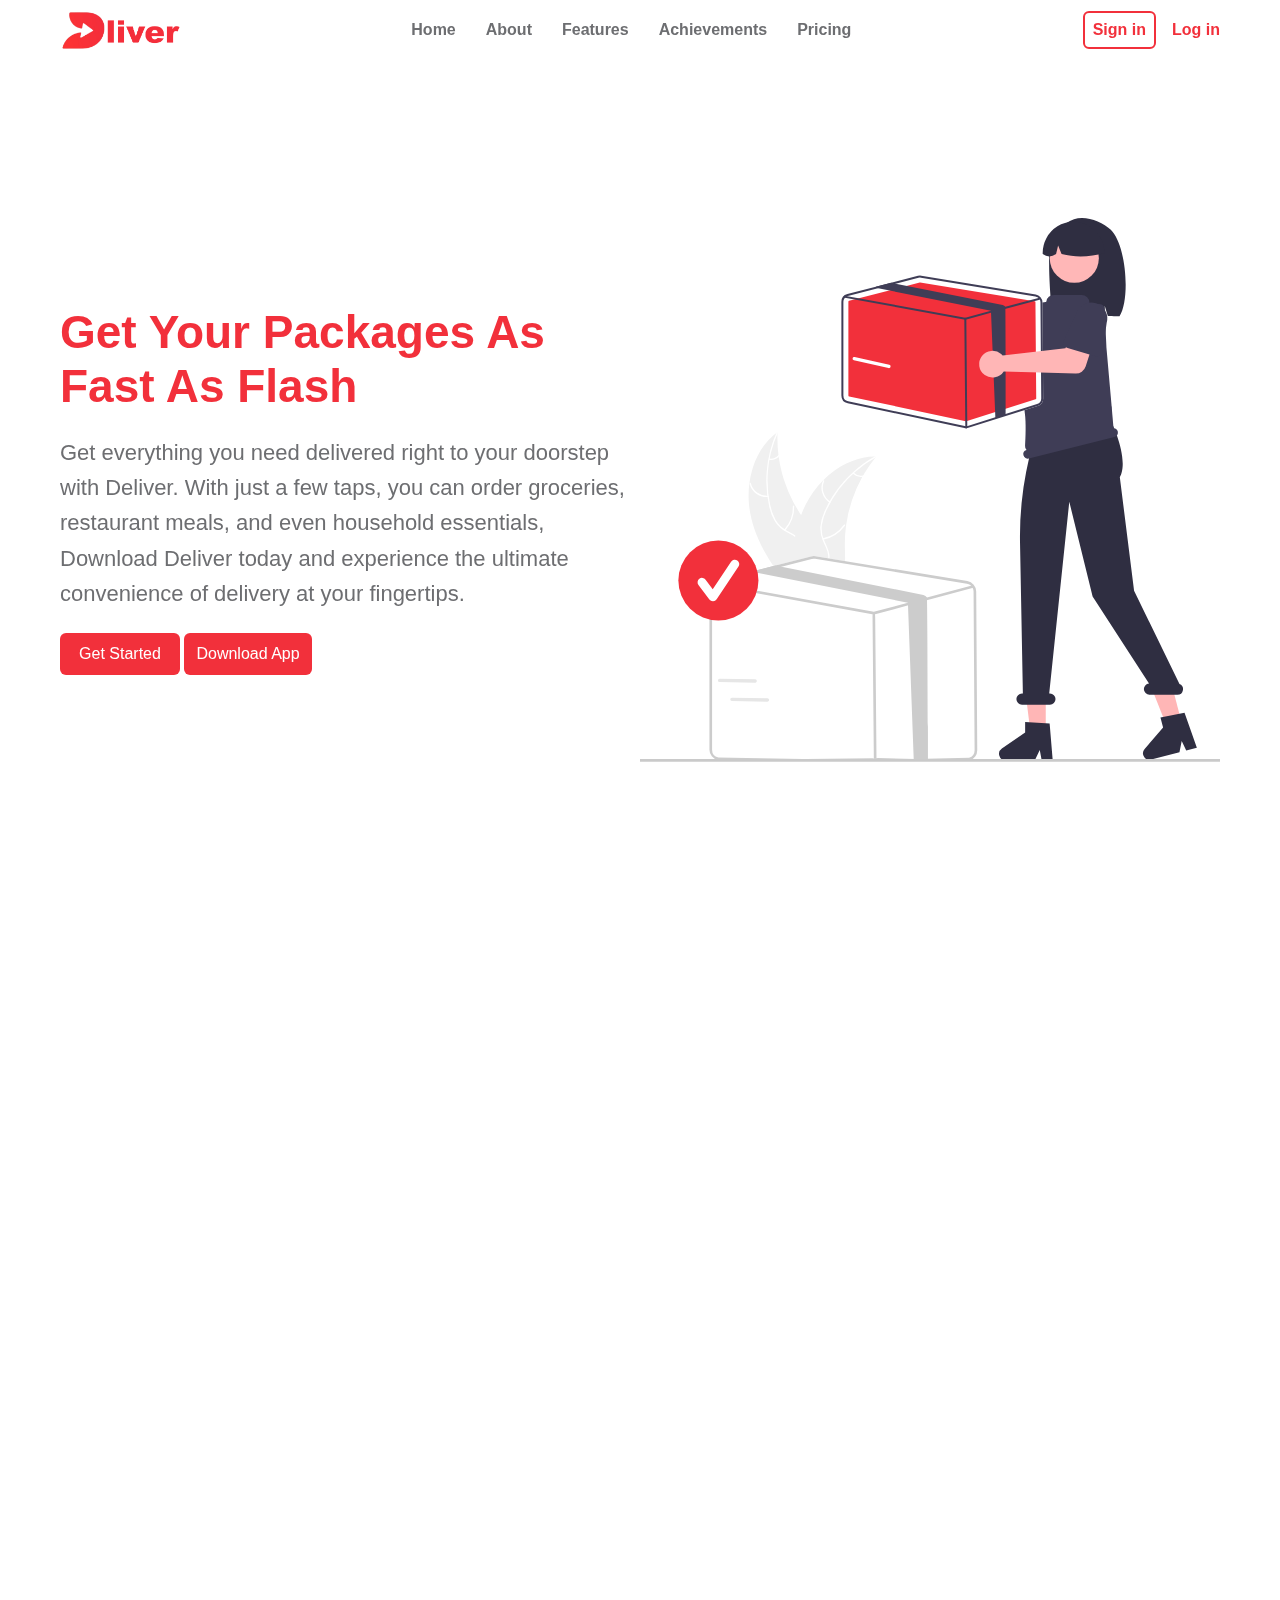
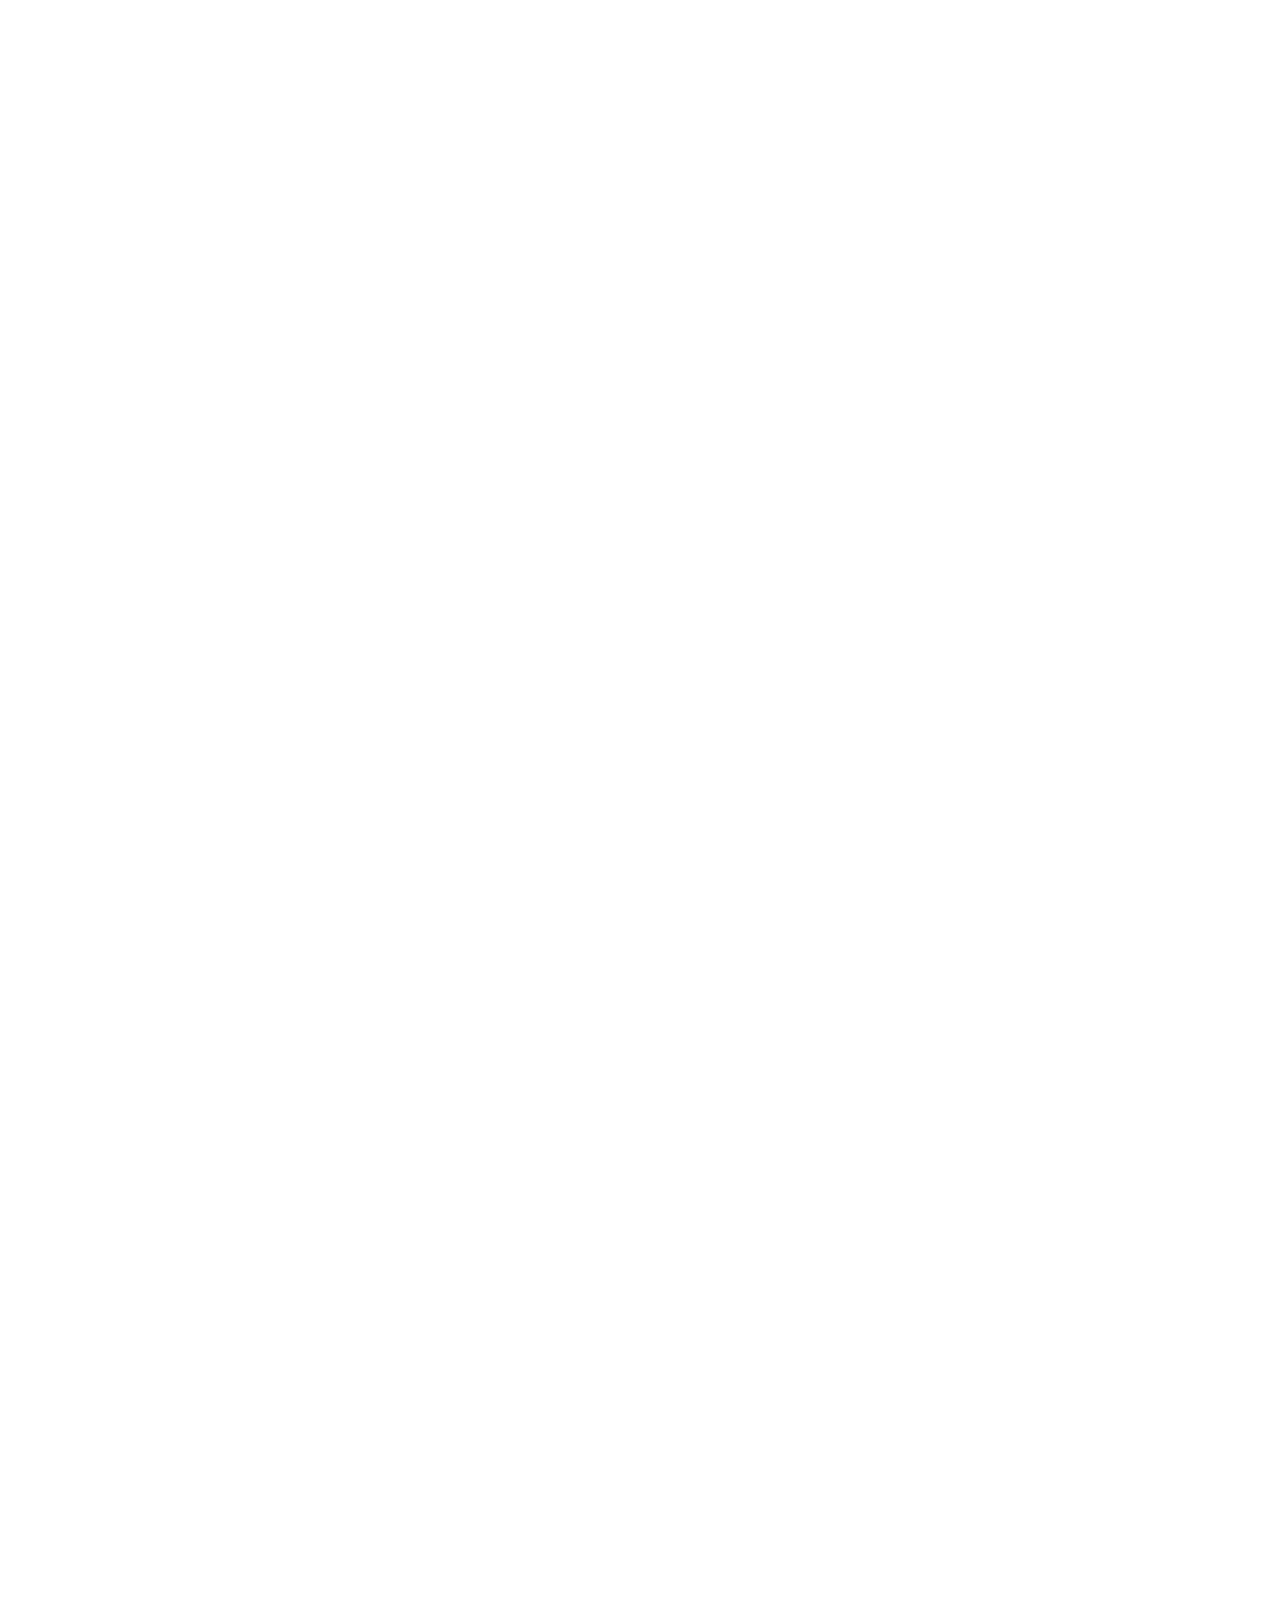
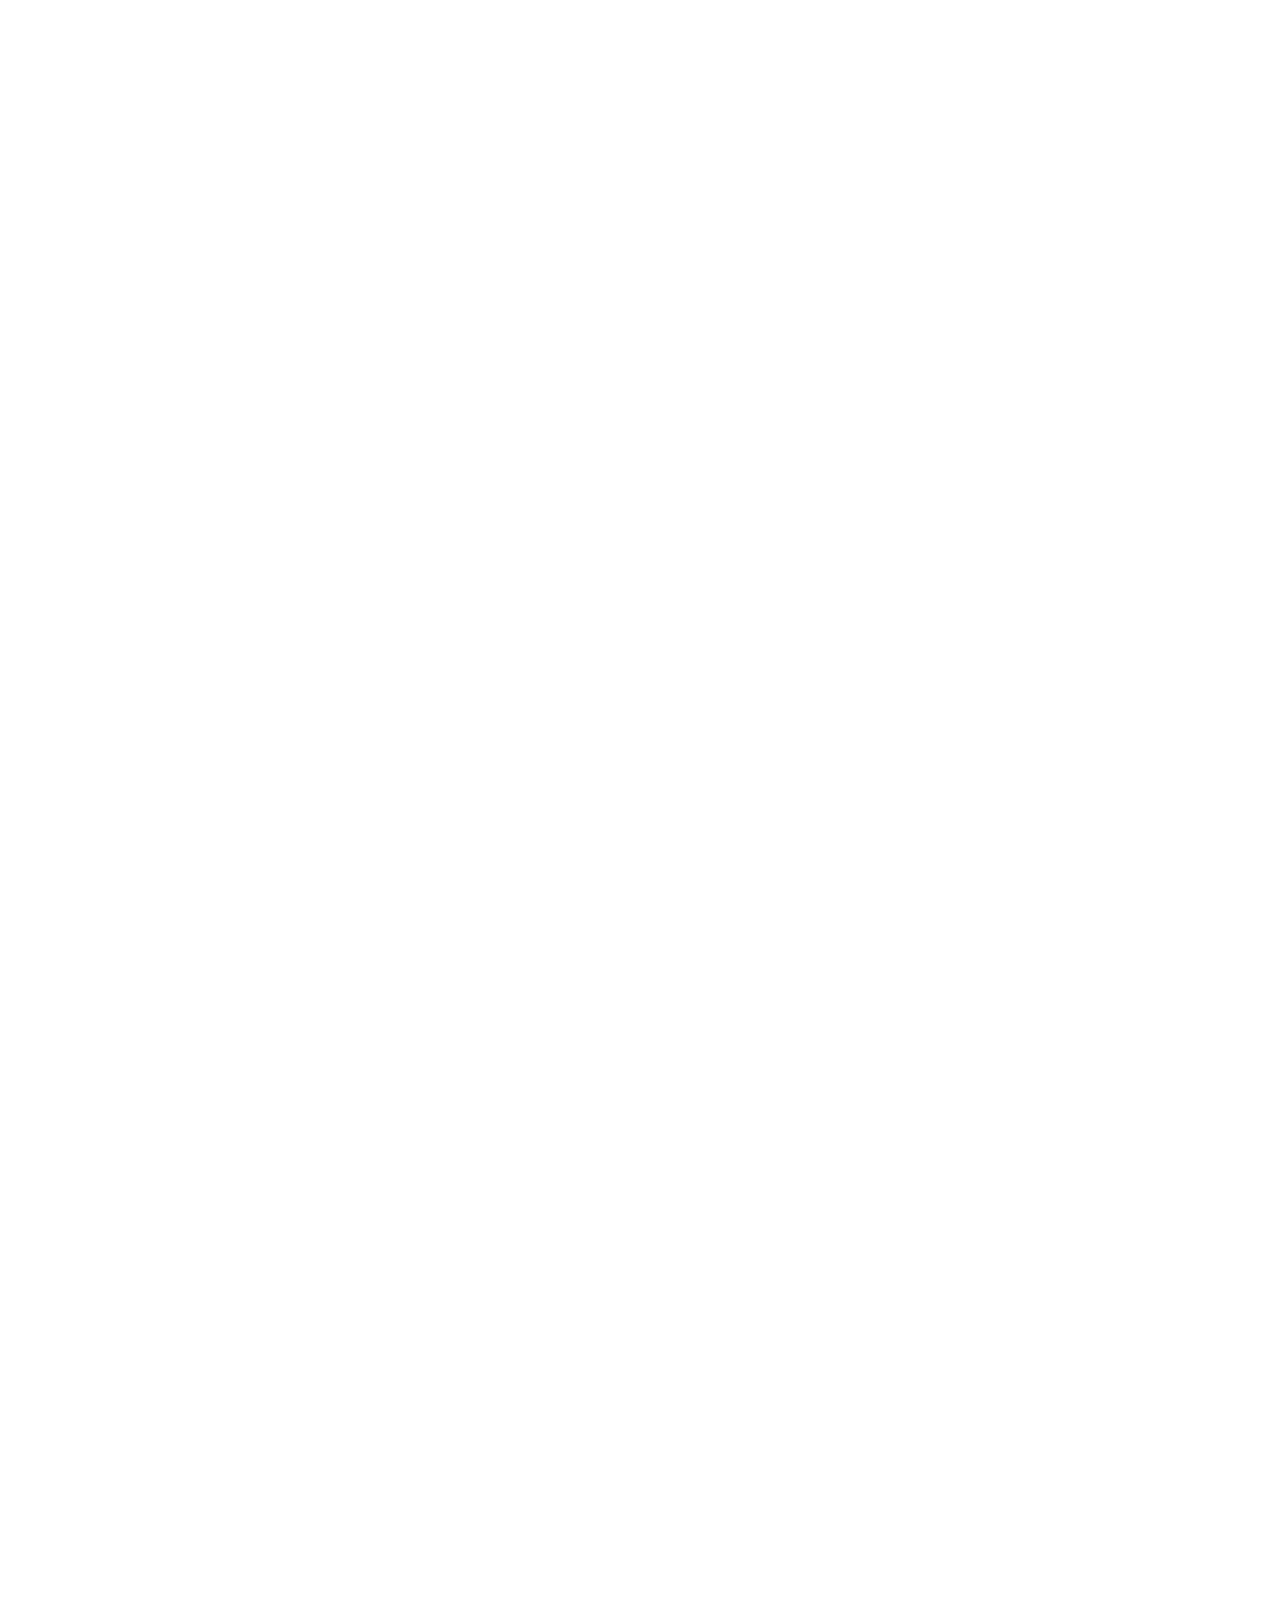
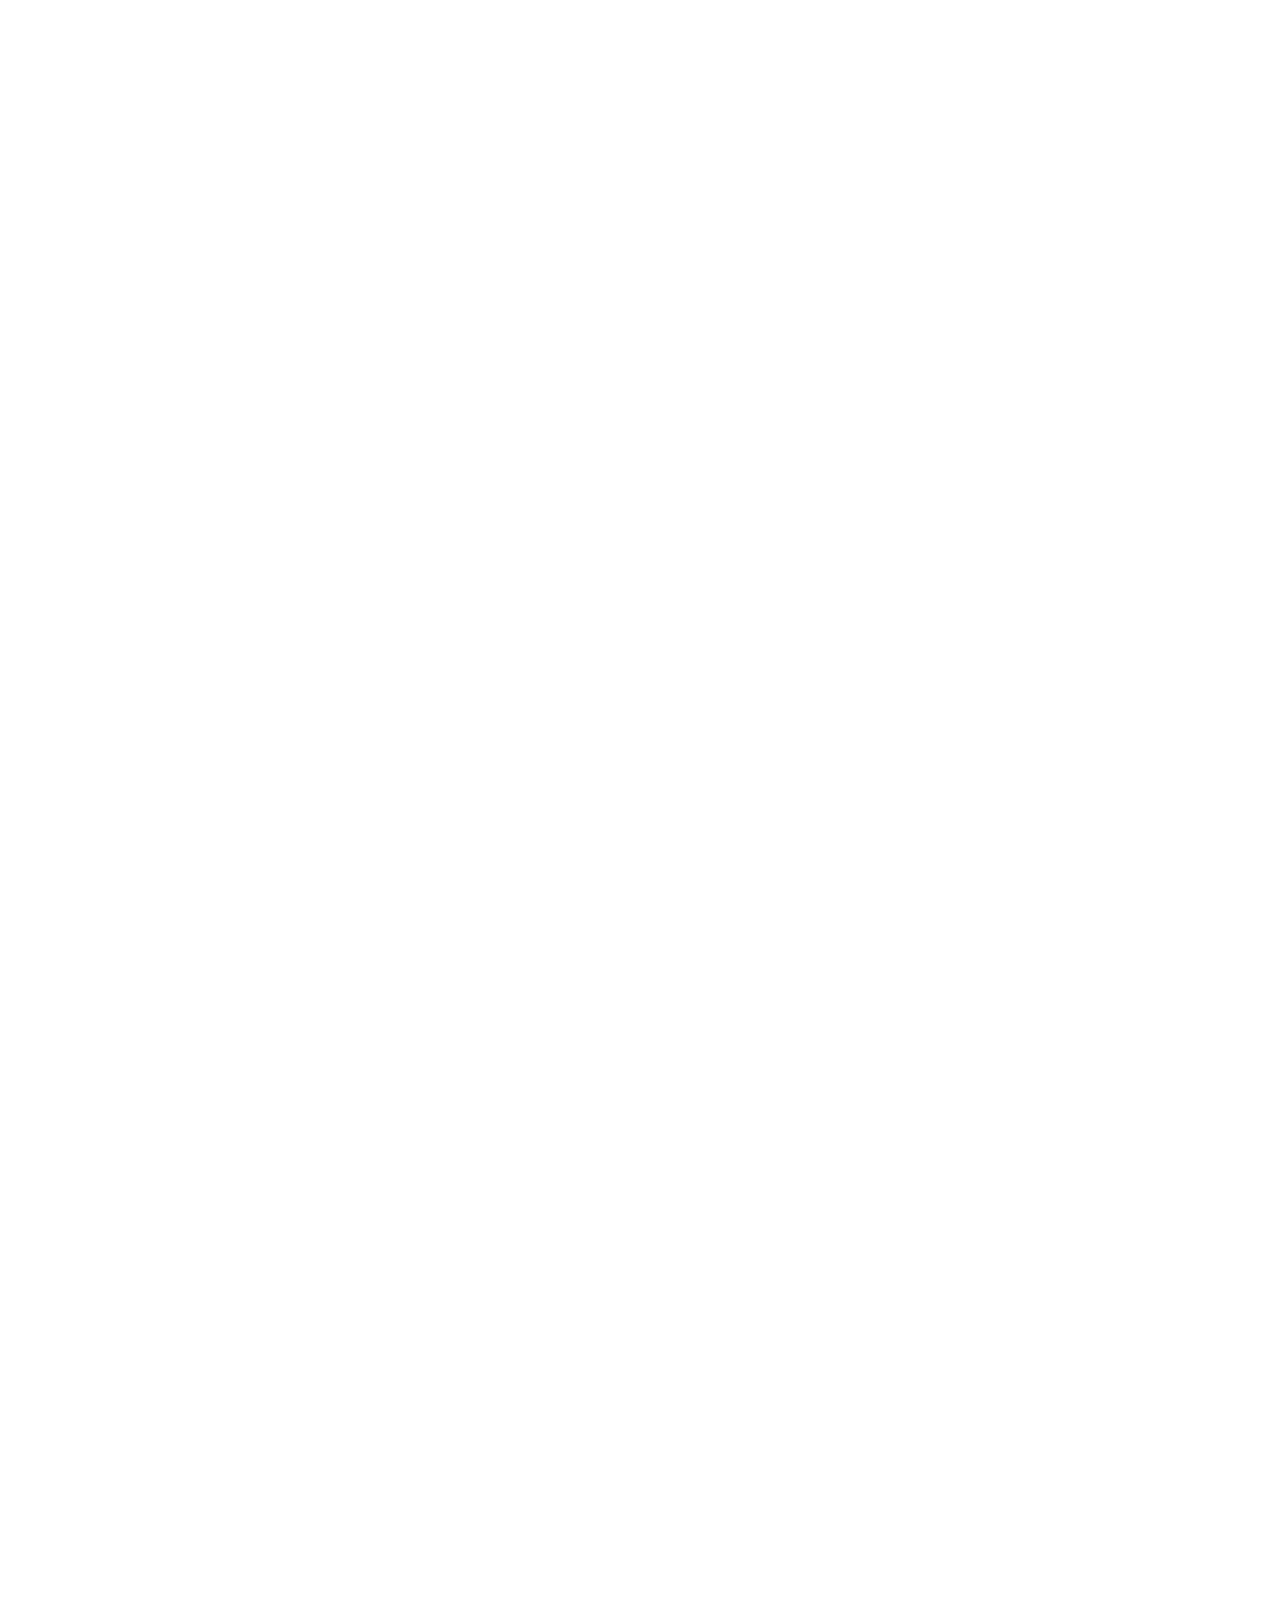
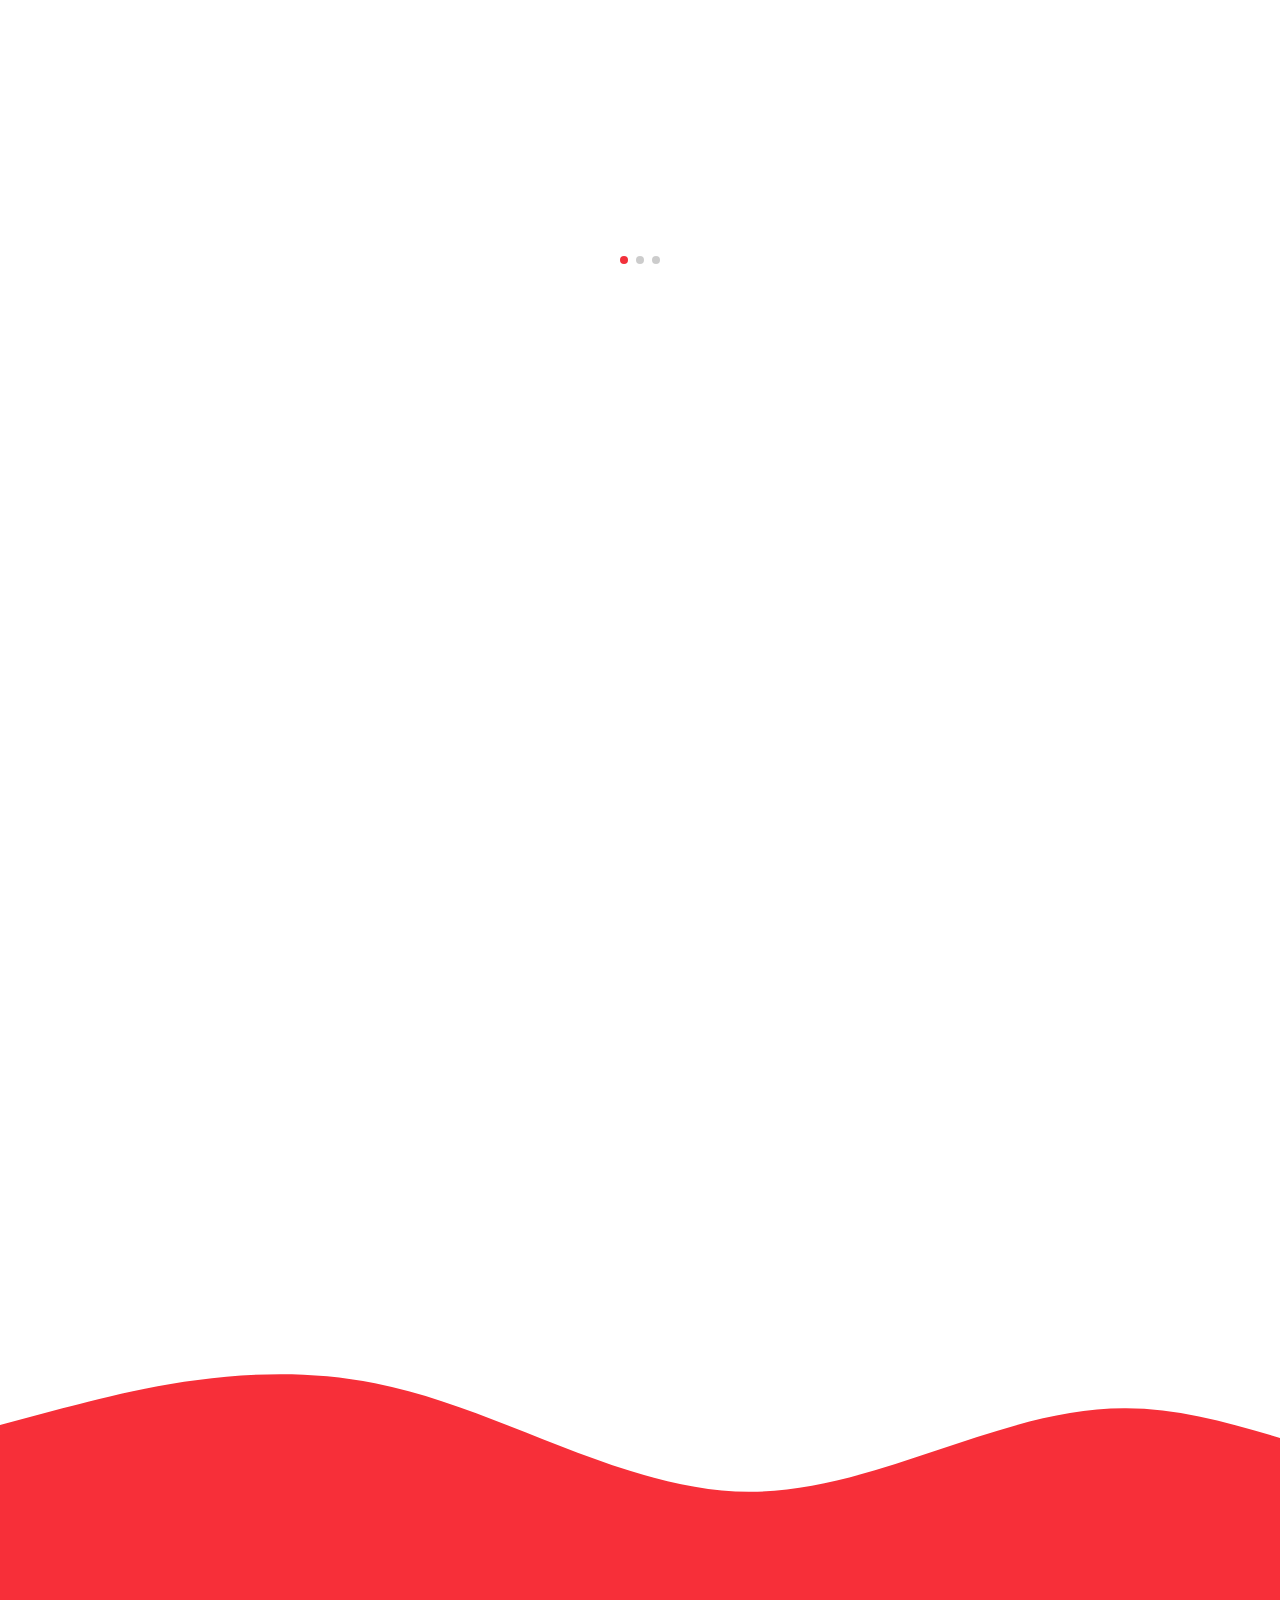
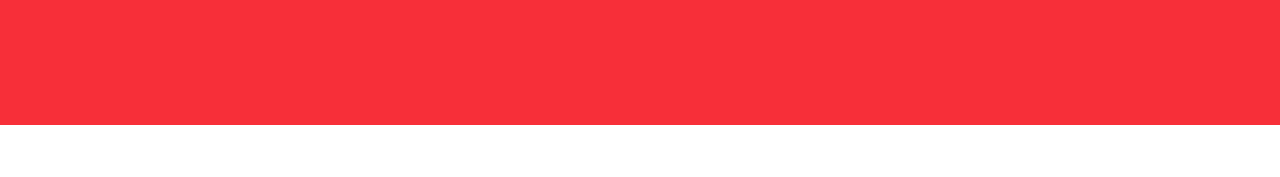
==== commit 179b2a63: "commit7" ====
--- a/index.html
+++ b/index.html
@@ -4,48 +4,53 @@
     <meta charset="UTF-8" />
     <meta http-equiv="X-UA-Compatible" content="IE=edge" />
     <meta name="viewport" content="width=device-width, initial-scale=1.0" />
-    <!-- Link Swiper's CSS -->
+    <title>Delivery</title>
+    <!---------------------------------------        Swiper's CSS        --------------------------------------->
     <link
       rel="stylesheet"
       href="https://cdn.jsdelivr.net/npm/swiper@9/swiper-bundle.min.css"
     />
-    <!-- for fontawosm -->
+
+    <!---------------------------------------        AOS Lib        --------------------------------------->
+    <link rel="stylesheet" href="https://unpkg.com/aos@next/dist/aos.css" />
+
+    <!---------------------------------------        Font AWesome       --------------------------------------->
     <link rel="stylesheet" href="./css/all.min.css" />
 
-    <!-- For my style -->
+    <!---------------------------------------        Main Style       --------------------------------------->
     <link rel="stylesheet" href="./css/main.css" />
-    <title>Delivery</title>
   </head>
   <body>
-    <!-- up Button -->
+    <!---------------------------------------        UP Button       --------------------------------------->
     <span class="up">
       <i class="fa-solid fa-circle-up"></i>
     </span>
+    <!---------------------------------------        Header Section       --------------------------------------->
     <header>
       <div class="container">
-        <div class="logo">
+        <div class="logo" data-aos="fade-right" data-aos-duration="1000">
           <img src="./images/logo1.png" alt="" />
         </div>
-        <div class="bars">
+        <div class="bars" data-aos="fade-left" data-aos-duration="1000">
           <span class="line"></span>
           <span class="line"></span>
           <span class="line"></span>
           <span class="line"></span>
         </div>
-        <div class="menu">
+        <div class="menu" data-aos="fade-down" data-aos-duration="1000">
           <ul>
             <li><a href="#Home" class="active">Home</a></li>
             <li><a href="#About">About</a></li>
-            <li><a href="#Feature">Feature</a></li>
+            <li><a href="#Features">Features</a></li>
             <li><a href="#Achievements">Achievements</a></li>
-            <li><a href="#Test">Test</a></li>
+            <li><a href="#Pricing">Pricing</a></li>
           </ul>
         </div>
-        <div class="account">
+        <div class="account" data-aos="fade-left" data-aos-duration="1000">
           <a class="Sign" href="#">Sign in</a>
           <a href="#">Log in</a>
         </div>
-        <div class="response">
+        <div class="sidebar">
           <div class="logo">
             <img src="./images/logo2.png" alt="" />
           </div>
@@ -53,9 +58,9 @@
             <ul>
               <li><a href="#Home" class="active">Home</a></li>
               <li><a href="#About">About</a></li>
-              <li><a href="#Feature">Feature</a></li>
+              <li><a href="#Features">Features</a></li>
               <li><a href="#Achievements">Achievements</a></li>
-              <li><a href="#Test">Test</a></li>
+              <li><a href="#Pricing">Pricing</a></li>
             </ul>
           </div>
           <div class="account">
@@ -65,11 +70,12 @@
         </div>
       </div>
     </header>
+    <!---------------------------------------        Home Section       --------------------------------------->
     <section id="Home">
       <div class="container">
         <div class="row">
-          <div class="col1">
-            <h1>Send your packages as fast as flash</h1>
+          <div class="col1" data-aos="fade-right" data-aos-duration="1000">
+            <h1>Get your packages as fast as flash</h1>
             <p>
               Get everything you need delivered right to your doorstep with
               Deliver. With just a few taps, you can order groceries, restaurant
@@ -78,24 +84,21 @@
               fingertips.
             </p>
             <div class="link">
-              <a href="#Feature">Get Started</a>
-              <a href="App">Download App</a>
-            </div>
-          </div>
-          <div class="col2">
+              <a href="#About">Get Started</a>
+              <a href="#Pricing">Download App</a>
+            </div>
+          </div>
+          <div class="col2" data-aos="fade-left" data-aos-duration="1000">
             <img src="./images/undraw_order_delivered_re_v4ab (2).svg" alt="" />
           </div>
         </div>
       </div>
     </section>
-
+    <!---------------------------------------        About Section       --------------------------------------->
     <section id="About">
       <div class="container">
         <div class="row">
-          <div class="col2">
-            <img src="./images/Picture1.png" alt="" />
-          </div>
-          <div class="col1">
+          <div class="col1" data-aos="fade-down" data-aos-duration="1000">
             <h2>Our app will make your life a lot easier</h2>
             <p>
               Welcome to our delivery app! Our app was created with the goal of
@@ -107,26 +110,32 @@
               mission is to make your life easier by providing a seamless
               delivery experience that saves you time and energy.
             </p>
-            <a
-              href="https://play.google.com/store/apps/details?id=com.barfee.mart&hl=en_US"
-              >Download Now</a
-            >
-          </div>
-        </div>
-      </div>
-    </section>
-
-    <section id="Feature">
-      <div class="container">
-        <h2>Many features are waiting for you</h2>
+            <a href="#Pricing">Download Now</a>
+          </div>
+          <div class="col2" data-aos="fade-up" data-aos-duration="1000">
+            <img src="./images/Picture1.png" alt="" />
+          </div>
+        </div>
+      </div>
+    </section>
+    <!---------------------------------------        Feature Section       --------------------------------------->
+    <section id="Features">
+      <div class="container">
+        <h2 data-aos="zoom-out" data-aos-duration="1000">
+          Many features are waiting for you
+        </h2>
         <div class="feats">
           <div class="feat">
             <img
+              data-aos="fade-down"
+              data-aos-duration="1000"
               src="./images/MBK_illustration_image_for_Customizable_order_options_as_a_feat.png"
               alt=""
             />
-            <h3>Customizable order options</h3>
-            <p>
+            <h3 data-aos="fade-up" data-aos-duration="1000">
+              Customizable order options
+            </h3>
+            <p data-aos="fade-up" data-aos-duration="1000">
               We know that everyone has different preferences. Add special
               instructions or request specific items, and we'll do our best to
               accommodate your needs.
@@ -134,11 +143,15 @@
           </div>
           <div class="feat">
             <img
+              data-aos="fade-down"
+              data-aos-duration="1000"
               src="./images/MBK_illustration_image_for_find_location_as_a_feature_in_delive.png"
               alt=""
             />
-            <h3>Real-time order tracking</h3>
-            <p>
+            <h3 data-aos="fade-up" data-aos-duration="1000">
+              Real-time order tracking
+            </h3>
+            <p data-aos="fade-up" data-aos-duration="1000">
               With our delivery app, you can track your order every step of the
               way in real-time. This means you can see exactly when your order
               is on its way.
@@ -146,11 +159,15 @@
           </div>
           <div class="feat">
             <img
+              data-aos="fade-down"
+              data-aos-duration="1000"
               src="./images/MBK_illustration_image_for_Multiple_payment_options_as_a_featur.png"
               alt=""
             />
-            <h3>Multiple Payment Options</h3>
-            <p>
+            <h3 data-aos="fade-up" data-aos-duration="1000">
+              Multiple Payment Options
+            </h3>
+            <p data-aos="fade-up" data-aos-duration="1000">
               We offer a variety of payment options to make it easy for you to
               pay for your order. Choose from credit/debit card, PayPal, or even
               cash on delivery.
@@ -158,11 +175,15 @@
           </div>
           <div class="feat">
             <img
+              data-aos="fade-down"
+              data-aos-duration="1000"
               src="./images/MBK_illustration_image_for_Customer_Support_as_a_feature_in_del.png"
               alt=""
             />
-            <h3>Customer support</h3>
-            <p>
+            <h3 data-aos="fade-up" data-aos-duration="1000">
+              Customer support
+            </h3>
+            <p data-aos="fade-up" data-aos-duration="1000">
               Our customer support team is always available to help you with any
               questions or issues you may have. Contact us and we'll get back to
               you as soon as possible.
@@ -170,11 +191,15 @@
           </div>
           <div class="feat">
             <img
+              data-aos="fade-down"
+              data-aos-duration="1000"
               src="./images/MBK_illustration_image_for_user_friendly_interface_as_a_feature (2).png"
               alt=""
             />
-            <h3>User-friendly interface</h3>
-            <p>
+            <h3 data-aos="fade-up" data-aos-duration="1000">
+              User-friendly interface
+            </h3>
+            <p data-aos="fade-up" data-aos-duration="1000">
               Our app is designed to be easy to use, even for first-time users.
               The interface is intuitive and straightforward, so you can quickly
               and easily place your order.
@@ -182,11 +207,13 @@
           </div>
           <div class="feat">
             <img
+              data-aos="fade-down"
+              data-aos-duration="1000"
               src="./images/MBK_illustration_image_for_easy_ordering_as_a_feature_in_delive.png"
               alt=""
             />
-            <h3>Fast Delivery</h3>
-            <p>
+            <h3 data-aos="fade-up" data-aos-duration="1000">Fast Delivery</h3>
+            <p data-aos="fade-up" data-aos-duration="1000">
               Get your items faster than ever with our fast delivery feature.
               Quick, reliable, and hassle-free, so you can enjoy your purchases
               sooner!
@@ -195,12 +222,14 @@
         </div>
       </div>
     </section>
-
+    <!---------------------------------------        Achievements Section       --------------------------------------->
     <section id="Achievements">
       <div class="container">
-        <h2>We're proud to have accomplished</h2>
+        <h2 data-aos="zoom-out" data-aos-duration="1000">
+          We're proud to have accomplished
+        </h2>
         <div class="boxs">
-          <div class="box">
+          <div class="box" data-aos="fade-up" data-aos-duration="1000">
             <i class="fa-solid fa-truck"></i>
             <p class="num" data-goal="500">0</p>
             <h3>Over 500 deliveries completed</h3>
@@ -209,7 +238,12 @@
               our customers.
             </p>
           </div>
-          <div class="box">
+          <div
+            class="box"
+            data-aos="fade-up"
+            data-aos-duration="1000"
+            data-aos-delay="400"
+          >
             <i class="fa-solid fa-face-smile-beam"></i>
             <p class="num" data-goal="135">0</p>
             <h3>Over 135 satisfied customers</h3>
@@ -218,7 +252,12 @@
               and receive their deliveries.
             </p>
           </div>
-          <div class="box">
+          <div
+            class="box"
+            data-aos="fade-up"
+            data-aos-duration="1000"
+            data-aos-delay="800"
+          >
             <i class="fa-solid fa-handshake"></i>
             <p class="num" data-goal="65">0</p>
             <h3>Over 100 partner stores</h3>
@@ -230,13 +269,13 @@
         </div>
       </div>
     </section>
-    <!-- How Its Work -->
+    <!---------------------------------------        Works Section       --------------------------------------->
     <section id="Works">
       <div class="container">
-        <h2>How it Works</h2>
+        <h2 data-aos="zoom-out" data-aos-duration="1000">How it Works</h2>
         <div>
           <div class="row rever">
-            <div class="col1">
+            <div class="col1" data-aos="fade-left" data-aos-duration="1000">
               <h3>Browse the Menu</h3>
               <p>
                 Choose from a wide selection of food and drink options from
@@ -244,15 +283,23 @@
                 and availability to find the perfect meal or snack.
               </p>
             </div>
-            <div class="col2 imgCol">
+            <div
+              class="col2 imgCol"
+              data-aos="fade-right"
+              data-aos-duration="1000"
+            >
               <img src="./images/undraw_diet_ghvw.svg" alt="" />
             </div>
           </div>
           <div class="row">
-            <div class="col1 imgCol">
+            <div
+              class="col1 imgCol"
+              data-aos="fade-left"
+              data-aos-duration="1000"
+            >
               <img src="./images/undraw_reminder_re_fe15.svg" alt="" />
             </div>
-            <div class="col2">
+            <div class="col2" data-aos="fade-right" data-aos-duration="1000">
               <h3>Place Your Order</h3>
               <p>
                 Add items to your cart, select your preferred payment and
@@ -263,7 +310,7 @@
             </div>
           </div>
           <div class="row rever">
-            <div class="col1">
+            <div class="col1" data-aos="fade-left" data-aos-duration="1000">
               <h3>Track Your Order</h3>
               <p>
                 Use the app to track your order in real-time, from preparation
@@ -272,15 +319,23 @@
                 delivered to your doorstep.
               </p>
             </div>
-            <div class="col2 imgCol">
+            <div
+              class="col2 imgCol"
+              data-aos="fade-right"
+              data-aos-duration="1000"
+            >
               <img src="./images/undraw_location_tracking_re_n3ok.svg" alt="" />
             </div>
           </div>
           <div class="row">
-            <div class="col1 imgCol">
+            <div
+              class="col1 imgCol"
+              data-aos="fade-left"
+              data-aos-duration="1000"
+            >
               <img src="./images/undraw_online_payments_re_y8f2.svg" alt="" />
             </div>
-            <div class="col2">
+            <div class="col2" data-aos="fade-right" data-aos-duration="1000">
               <h3>Pay Securely</h3>
               <p>
                 Your payment information is encrypted and stored securely, so
@@ -290,7 +345,7 @@
             </div>
           </div>
           <div class="row rever">
-            <div class="col1">
+            <div class="col1" data-aos="fade-left" data-aos-duration="1000">
               <h3>Enjoy Your Meal</h3>
               <p>
                 Once your order arrives, you can sit back, relax, and enjoy your
@@ -298,20 +353,30 @@
                 our customer support team for assistance.
               </p>
             </div>
-            <div class="col2 imgCol">
+            <div
+              class="col2 imgCol"
+              data-aos="fade-right"
+              data-aos-duration="1000"
+            >
               <img src="./images/undraw_having_fun_re_vj4h.svg" alt="" />
             </div>
           </div>
         </div>
       </div>
     </section>
-
-    <section id="reviwe">
-      <div class="container">
-        <h2>What our customer say about us</h2>
+    <!---------------------------------------        reviwe Section       --------------------------------------->
+    <section id="reviwes">
+      <div class="container">
+        <h2 data-aos="zoom-out" data-aos-duration="1000">
+          What our customer say about us
+        </h2>
         <div class="swiper mySwiper">
           <div class="swiper-wrapper">
-            <div class="swiper-slide">
+            <div
+              class="swiper-slide"
+              data-aos="fade-up"
+              data-aos-duration="1000"
+            >
               <div class="review-card">
                 <div class="review-content">
                   <img src="./images/1588833615Chris-weber.png" alt="" />
@@ -329,8 +394,11 @@
                 </div>
               </div>
             </div>
-
-            <div class="swiper-slide">
+            <div
+              class="swiper-slide"
+              data-aos="fade-up"
+              data-aos-duration="1000"
+            >
               <div class="review-card">
                 <div class="review-content">
                   <img src="./images/1588833664Ahsan (1).png" alt="" />
@@ -347,7 +415,11 @@
                 </div>
               </div>
             </div>
-            <div class="swiper-slide">
+            <div
+              class="swiper-slide"
+              data-aos="fade-up"
+              data-aos-duration="1000"
+            >
               <div class="review-card">
                 <div class="review-content">
                   <img src="./images/1588833650Steven-Brown-1.png" alt="" />
@@ -364,7 +436,11 @@
                 </div>
               </div>
             </div>
-            <div class="swiper-slide">
+            <div
+              class="swiper-slide"
+              data-aos="fade-up"
+              data-aos-duration="1000"
+            >
               <div class="review-card">
                 <div class="review-content">
                   <img src="./images/1588833643Jeb-1.png" alt="" />
@@ -381,7 +457,11 @@
                 </div>
               </div>
             </div>
-            <div class="swiper-slide">
+            <div
+              class="swiper-slide"
+              data-aos="fade-up"
+              data-aos-duration="1000"
+            >
               <div class="review-card">
                 <div class="review-content">
                   <img src="./images/1588833634Vanita.png" alt="" />
@@ -409,12 +489,19 @@
         </div>
       </div>
     </section>
-
+    <!---------------------------------------        Pricing Section       --------------------------------------->
     <section id="Pricing">
       <div class="container">
-        <h2>Transparent Pricing for Your Convenience</h2>
+        <h2 data-aos="zoom-out" data-aos-duration="1000">
+          Transparent Pricing for Your Convenience
+        </h2>
         <div class="content">
-          <div class="col">
+          <div
+            class="col"
+            data-aos="flip-right"
+            data-aos-duration="1000"
+            data-aos-delay="100"
+          >
             <img src="./images/undraw_on_the_way_re_swjt.svg" alt="" />
             <h3>Starter</h3>
             <div>
@@ -429,7 +516,12 @@
             </p>
             <button>Choose Pro</button>
           </div>
-          <div class="col active">
+          <div
+            class="col active"
+            data-aos="flip-right"
+            data-aos-duration="1000"
+            data-aos-delay="500"
+          >
             <img src="./images/undraw_delivery_truck_vt6p.svg" alt="" />
             <h3>Pro</h3>
             <div>
@@ -444,7 +536,12 @@
             </p>
             <button>Choose Pro</button>
           </div>
-          <div class="col">
+          <div
+            class="col"
+            data-aos="flip-right"
+            data-aos-duration="1000"
+            data-aos-delay="900"
+          >
             <img src="./images/undraw_aircraft_re_m05i.svg" alt="" />
             <h3>business</h3>
             <div>
@@ -462,23 +559,36 @@
         </div>
       </div>
     </section>
-
+    <!---------------------------------------        footer Section       --------------------------------------->
     <footer>
-      <img src="./images/logo2.png" alt="" />
-      <div class="soicalicon">
-        <a href="#"><i class="fab fa-facebook"></i></a>
-
-        <a href="#"><i class="fab fa-twitter"></i></a>
-
-        <a href="#"><i class="fab fa-telegram"></i></a>
-
-        <a href="#"><i class="fab fa-whatsapp"></i></a>
-
-        <a href="#"><i class="fab fa-linkedin-in"></i></a>
-      </div>
-      <p>Deliver is Powered by MBK</p>
+      <div
+        class="container"
+        data-aos="fade-up"
+        data-aos-duration="1000"
+        data-aos-delay="0"
+      >
+        <img src="./images/logo2.png" alt="" />
+        <div class="soicalicon">
+          <a href="#"><i class="fab fa-facebook"></i></a>
+
+          <a href="#"><i class="fab fa-twitter"></i></a>
+
+          <a href="#"><i class="fab fa-telegram"></i></a>
+
+          <a href="#"><i class="fab fa-whatsapp"></i></a>
+
+          <a href="#"><i class="fab fa-linkedin-in"></i></a>
+        </div>
+        <p>Deliver is Powered by MBK</p>
+      </div>
     </footer>
   </body>
+
+  <!---------------------------------------        AOS LIB       --------------------------------------->
+  <script src="https://unpkg.com/aos@next/dist/aos.js"></script>
+
+  <!---------------------------------------        Swiper LIB       --------------------------------------->
   <script src="https://cdn.jsdelivr.net/npm/swiper@9/swiper-bundle.min.js"></script>
+  <!---------------------------------------        Custome Js       --------------------------------------->
   <script src="./main.js"></script>
 </html>
--- a/css/main.css
+++ b/css/main.css
@@ -9,13 +9,15 @@
 :root {
   --MAinColor: #f2303b;
   --PrimeryColor: #6d6e71;
-  --shadow: rgba(12, 21, 29, 0.2);
   --Transition: 0.5s all ease-in-out;
-  --NormallText: 20px;
 }
 
 html {
   scroll-behavior: smooth;
+}
+
+body {
+  overflow-x: hidden;
 }
 
 .container {
@@ -119,10 +121,9 @@
   display: flex;
   justify-content: center;
   align-items: center;
-  width: 40px;
-  height: 40px;
+  width: 20px;
+  height: 20px;
   background-color: #fff;
-  border-radius: 10px;
 }
 .up i {
   color: var(--MAinColor);
@@ -133,7 +134,7 @@
   bottom: 20px;
 }
 
-/* -------------------------------------------------------------------------------- */
+/*************************************************** Header style ****************************************************/
 
 header {
   padding: 10px 0;
@@ -270,11 +271,10 @@
   transform: rotate(-45deg);
 }
 
-header .response {
+header .sidebar {
   display: none;
 }
 
-/* ------------------------------------------------------- */
 @media (max-width: 767px) {
   header .bars {
     display: block;
@@ -289,7 +289,7 @@
   header > .container > .account {
     display: none;
   }
-  header .response {
+  header .sidebar {
     width: 65vw;
     height: 100vh;
     display: flex;
@@ -304,30 +304,29 @@
       rgba(60, 64, 67, 0.15) 0px 1px 3px 1px;
     transition: 0.8s all ease-in-out;
   }
-  header .response.active {
+  header .sidebar.active {
     left: 0%;
   }
-  header .response .menu ul {
+  header .sidebar .menu ul {
     flex-direction: column;
     align-items: flex-start;
     margin-bottom: 20px;
   }
-  header .response .menu ul a {
+  header .sidebar .menu ul a {
     color: #fff;
   }
-  header .response .menu ul a:hover {
+  header .sidebar .menu ul a:hover {
     color: #fff;
   }
-  header .response .account {
+  header .sidebar .account {
     justify-content: start;
   }
-  header .response .account a {
+  header .sidebar .account a {
     color: #fff;
     padding: 0;
   }
 }
-/* ---------------------------------------------------------------- */
-
+/*************************************************** Home Section style ****************************************************/
 #Home .container {
   height: calc(100vh - 80px);
   display: flex;
@@ -363,8 +362,15 @@
   text-align: center;
   transition: 0.3s all ease-in-out;
 }
+
 .row .col1 a:hover {
   background-color: #960910;
+}
+
+@media (min-width: 768px) and (max-width: 992px) {
+  #Home .container {
+    height: auto;
+  }
 }
 
 @media (max-width: 767px) {
@@ -375,7 +381,6 @@
     flex-direction: column-reverse;
     gap: 40px;
   }
-
   .row .col1,
   .row .col2 {
     width: 100%;
@@ -383,15 +388,10 @@
   }
 }
 
-@media (min-width: 767px) and (max-width: 992px) {
-  #Home .container {
-    height: auto;
-  }
-}
-
-/* ------------------------------------------- */
+/*************************************************** About Section style ****************************************************/
 #About .row {
   gap: 40px;
+  flex-direction: row-reverse;
 }
 
 #About .row .col2,
@@ -409,6 +409,10 @@
 }
 
 @media (max-width: 767px) {
+  #About .row {
+    gap: 40px;
+    flex-direction: column-reverse;
+  }
   #About h2 {
     text-align: center;
   }
@@ -417,15 +421,14 @@
     max-width: 100%;
   }
 }
-/* --------------------------------------- */
-
-.container .feats {
+/*************************************************** Features Section style ****************************************************/
+#Features .container .feats {
   display: grid;
   grid-template-columns: repeat(auto-fill, minmax(280px, 1fr));
   gap: 20px;
 }
 
-.feat {
+#Features .feat {
   padding: 12px;
   text-align: center;
   display: flex;
@@ -435,26 +438,26 @@
   gap: 20px;
 }
 
-.feat h3 {
+#Features .feat h3 {
   font-weight: 900;
   color: var(--PrimeryColor);
 }
 
-.feat p {
+#Features .feat p {
   margin: 0;
 }
 
-.feat img {
+#Feauters .feat img {
   max-width: 250px;
 }
-/* -------------------------------- */
-.boxs {
+/*************************************************** Features Section style ****************************************************/
+#Achievements .boxs {
   display: grid;
   grid-template-columns: repeat(auto-fill, minmax(350px, 1fr));
   gap: 50px;
 }
 
-.box {
+#Achievements .box {
   background-color: var(--MAinColor);
   padding: 20px;
   text-align: center;
@@ -463,24 +466,24 @@
   position: relative;
   padding-top: 70px;
 }
-.box p {
+#Achievements .box p {
   margin: 0;
   color: #fff;
   font-size: 18px;
   line-height: 1.5;
 }
-.box h3 {
+#Achievements .box h3 {
   font-weight: 900;
   font-size: 24px;
   margin: 0 16px 16px;
 }
 
-.box .num {
+#Achievements .box .num {
   font-size: 64px;
   font-weight: 700;
 }
 
-.box i {
+#Achievements .box i {
   z-index: 2;
   border-radius: 50%;
   background-color: #fff;
@@ -496,13 +499,13 @@
 }
 
 @media (max-width: 767px) {
-  .boxs {
+  #Achievements .boxs {
     grid-template-columns: repeat(auto-fill, minmax(250px, 1fr));
     padding-top: 30px;
   }
 }
 
-/* --------------------------------------------- */
+/*************************************************** Works Section style ****************************************************/
 #Works .container > div {
   display: flex;
   flex-direction: column;
@@ -546,8 +549,7 @@
   }
 }
 
-/* ----------------------------------------------------- */
-
+/*************************************************** reviwes Section style ****************************************************/
 .swiper {
   width: 100%;
   height: 100%;
@@ -561,6 +563,7 @@
   justify-content: center;
   align-items: center;
 }
+
 .swiper-pagination-bullet-active {
   background-color: var(--MAinColor);
 }
@@ -569,9 +572,6 @@
   display: none;
 }
 
-.autoplay-progress svg {
-  display: none;
-}
 .review-card {
   background-color: var(--MAinColor);
   min-height: 350px;
@@ -620,8 +620,7 @@
   margin: 20px 0;
 }
 
-/* pricing */
-
+/*************************************************** Pricing Section style ****************************************************/
 #Pricing .content {
   display: grid;
   grid-template-columns: repeat(auto-fill, minmax(280px, 1fr));
@@ -732,7 +731,7 @@
   }
 }
 
-/* ------------------------------- */
+/*************************************************** footer Section style ****************************************************/
 footer {
   padding-top: 260px;
   height: 500px;
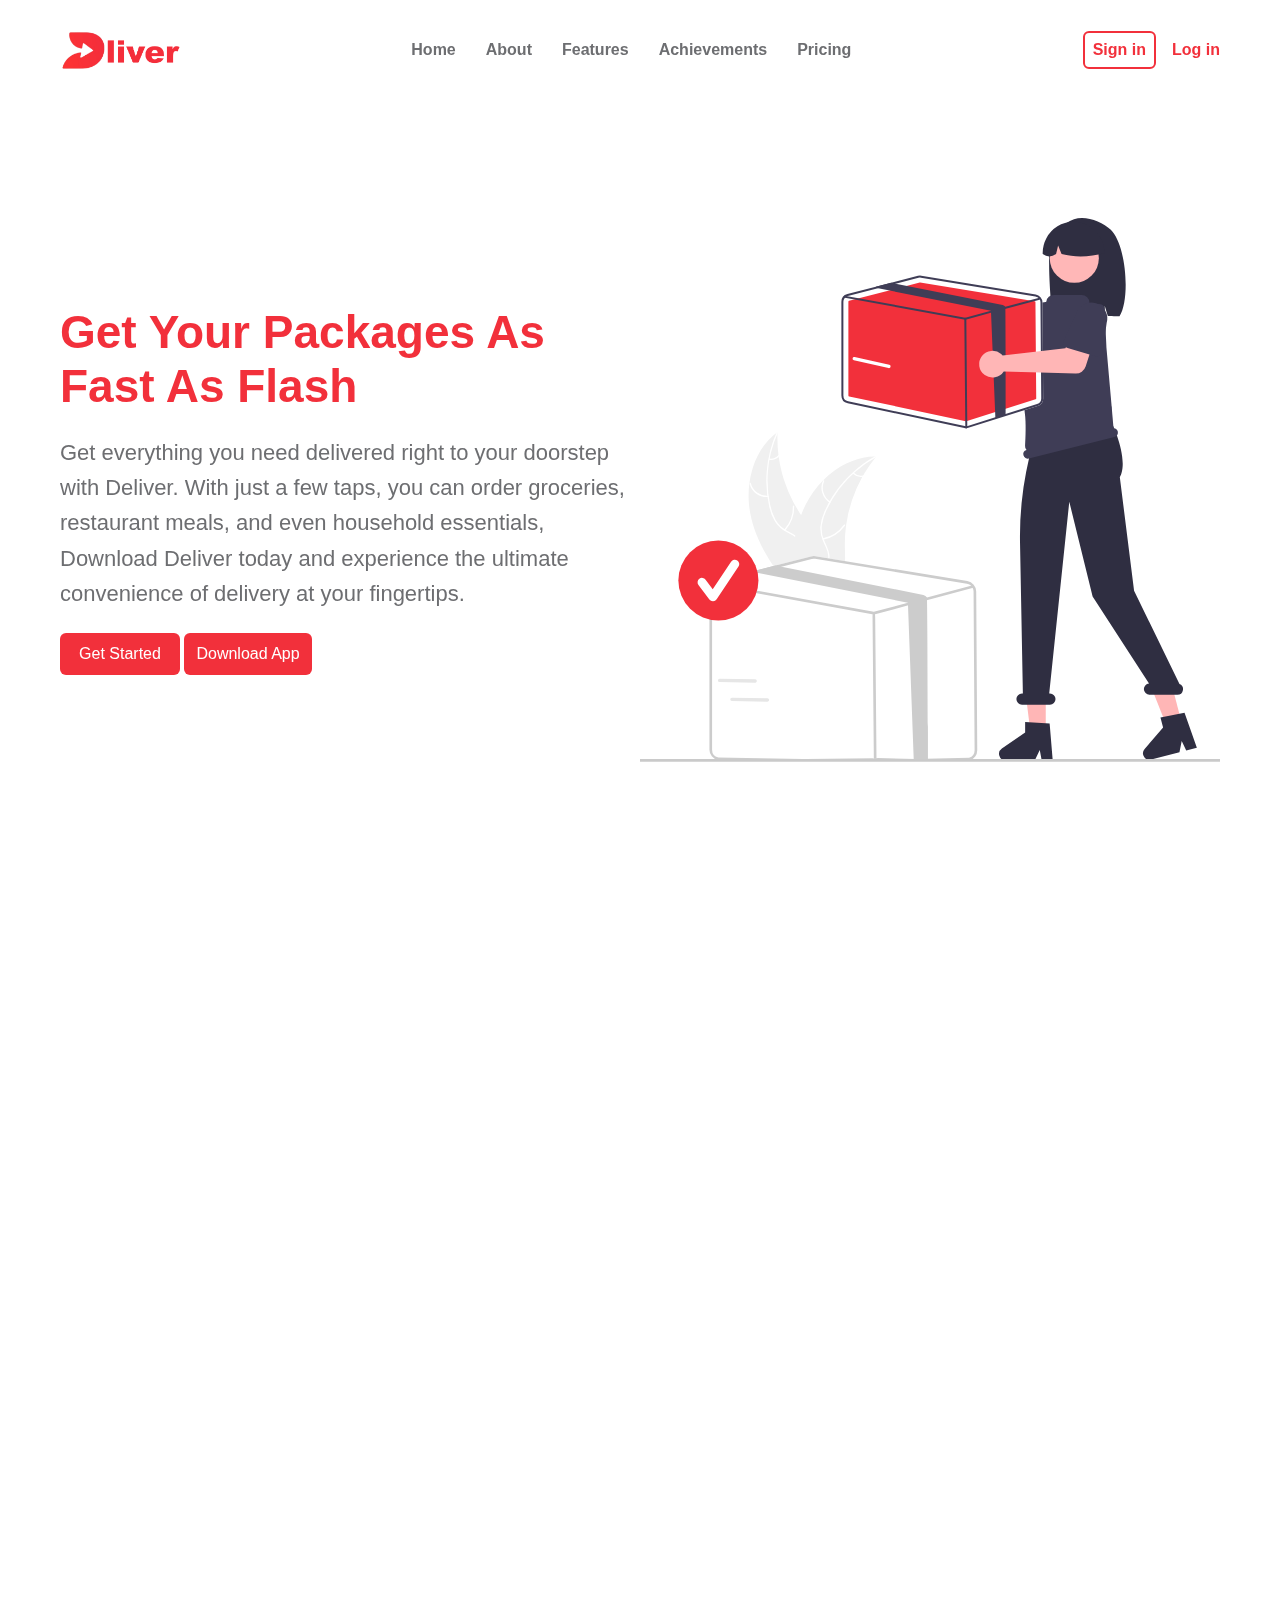
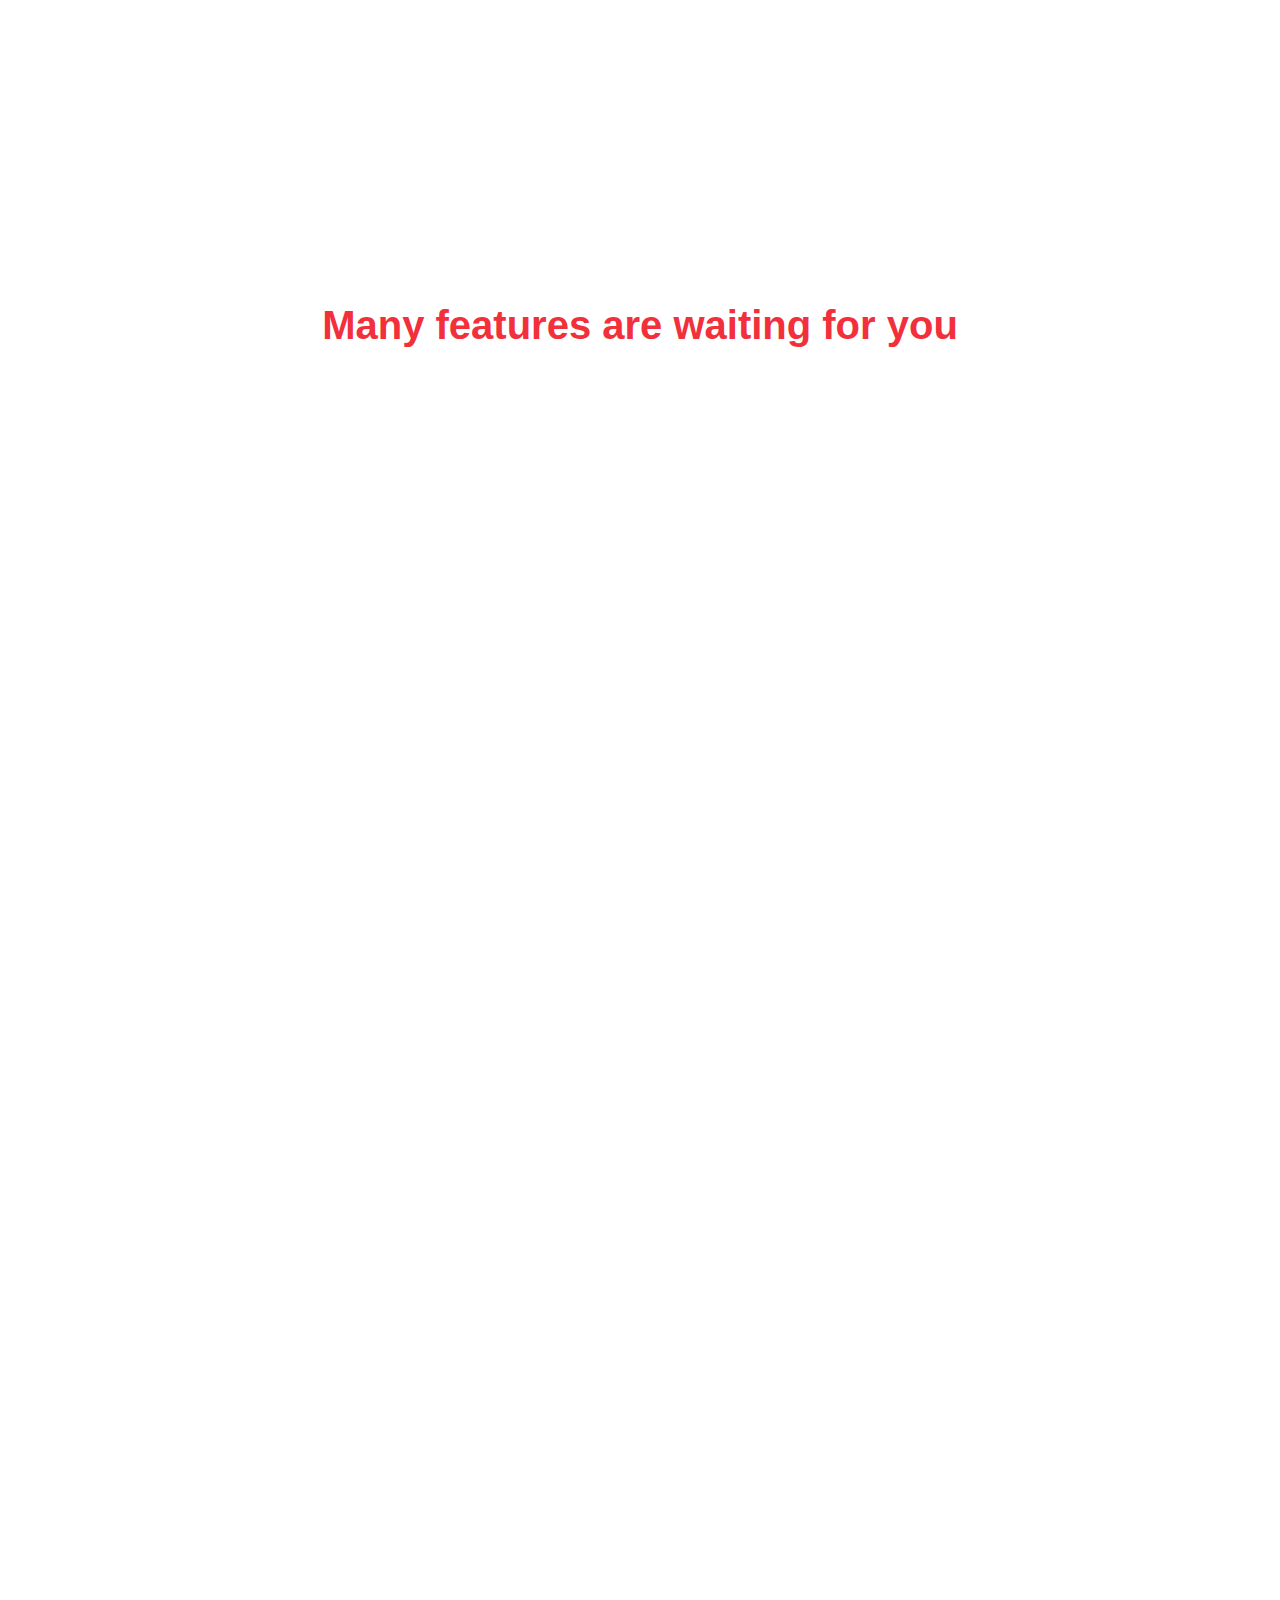
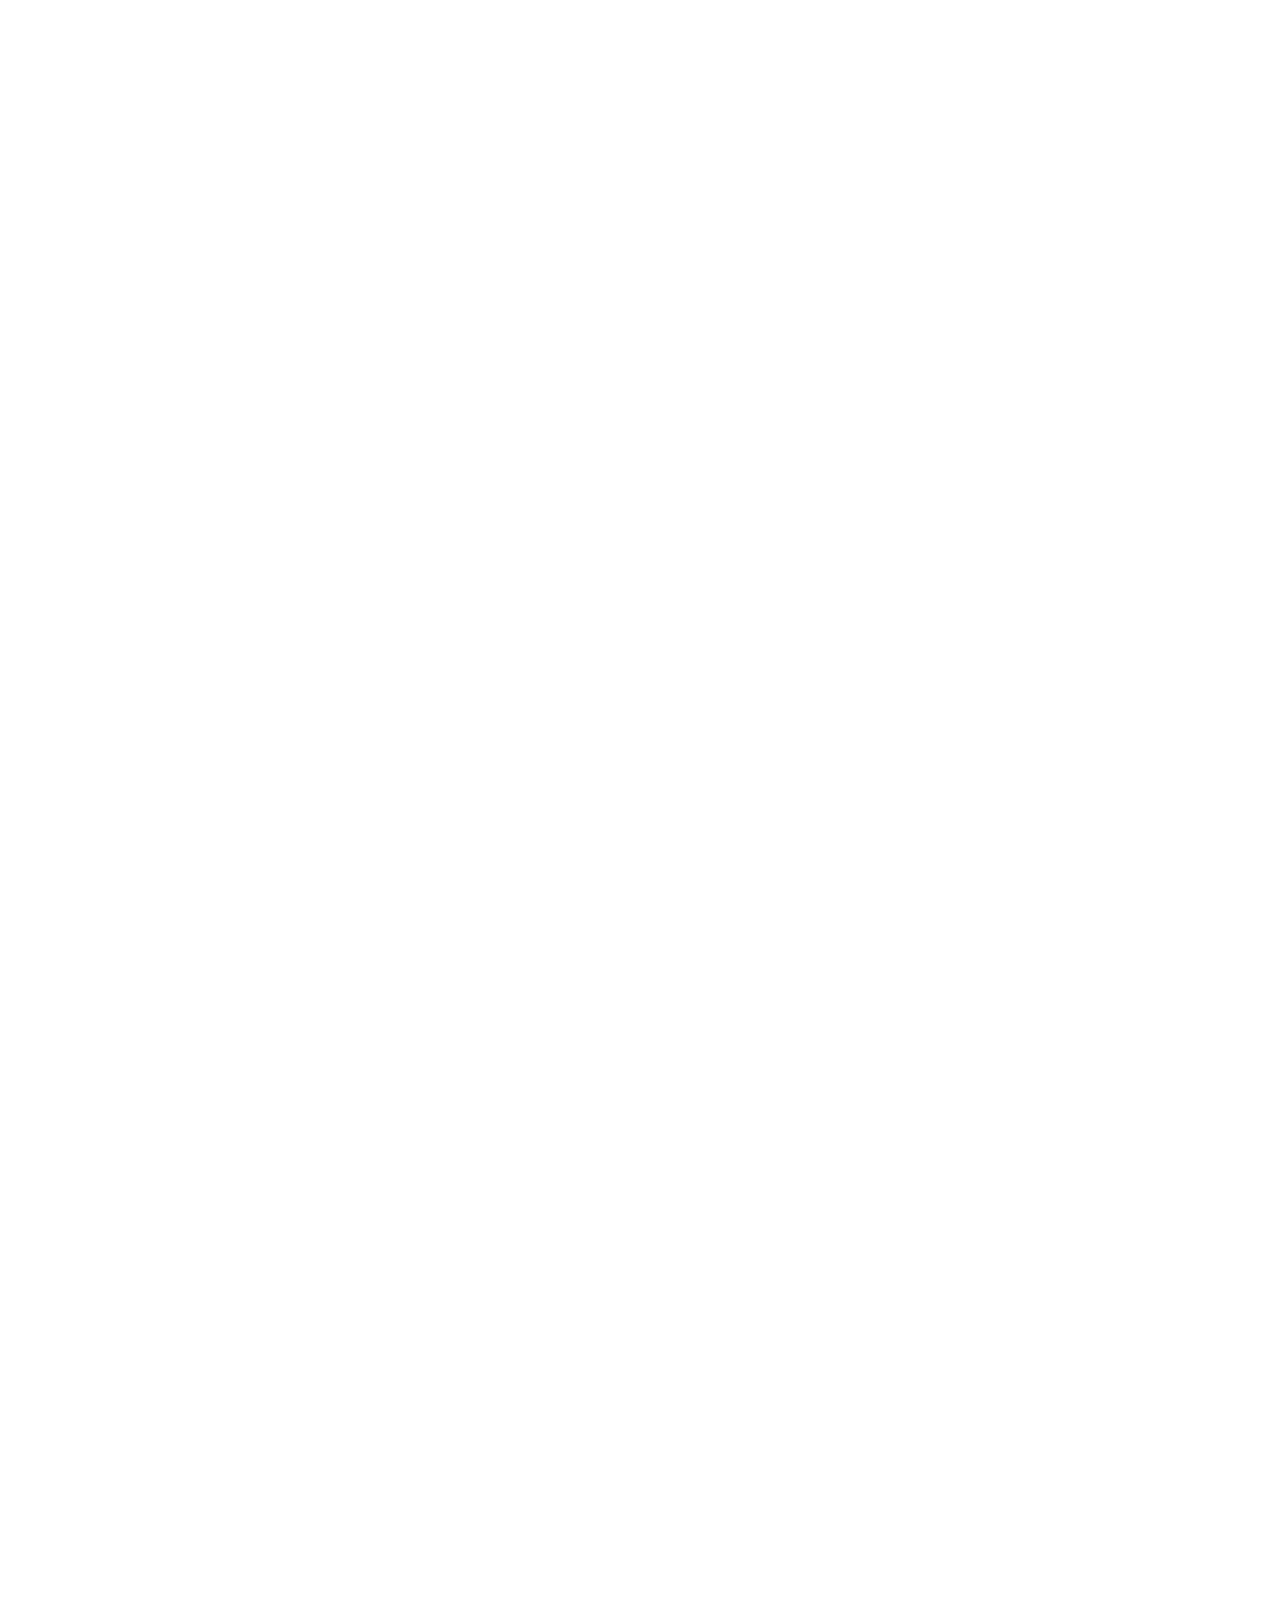
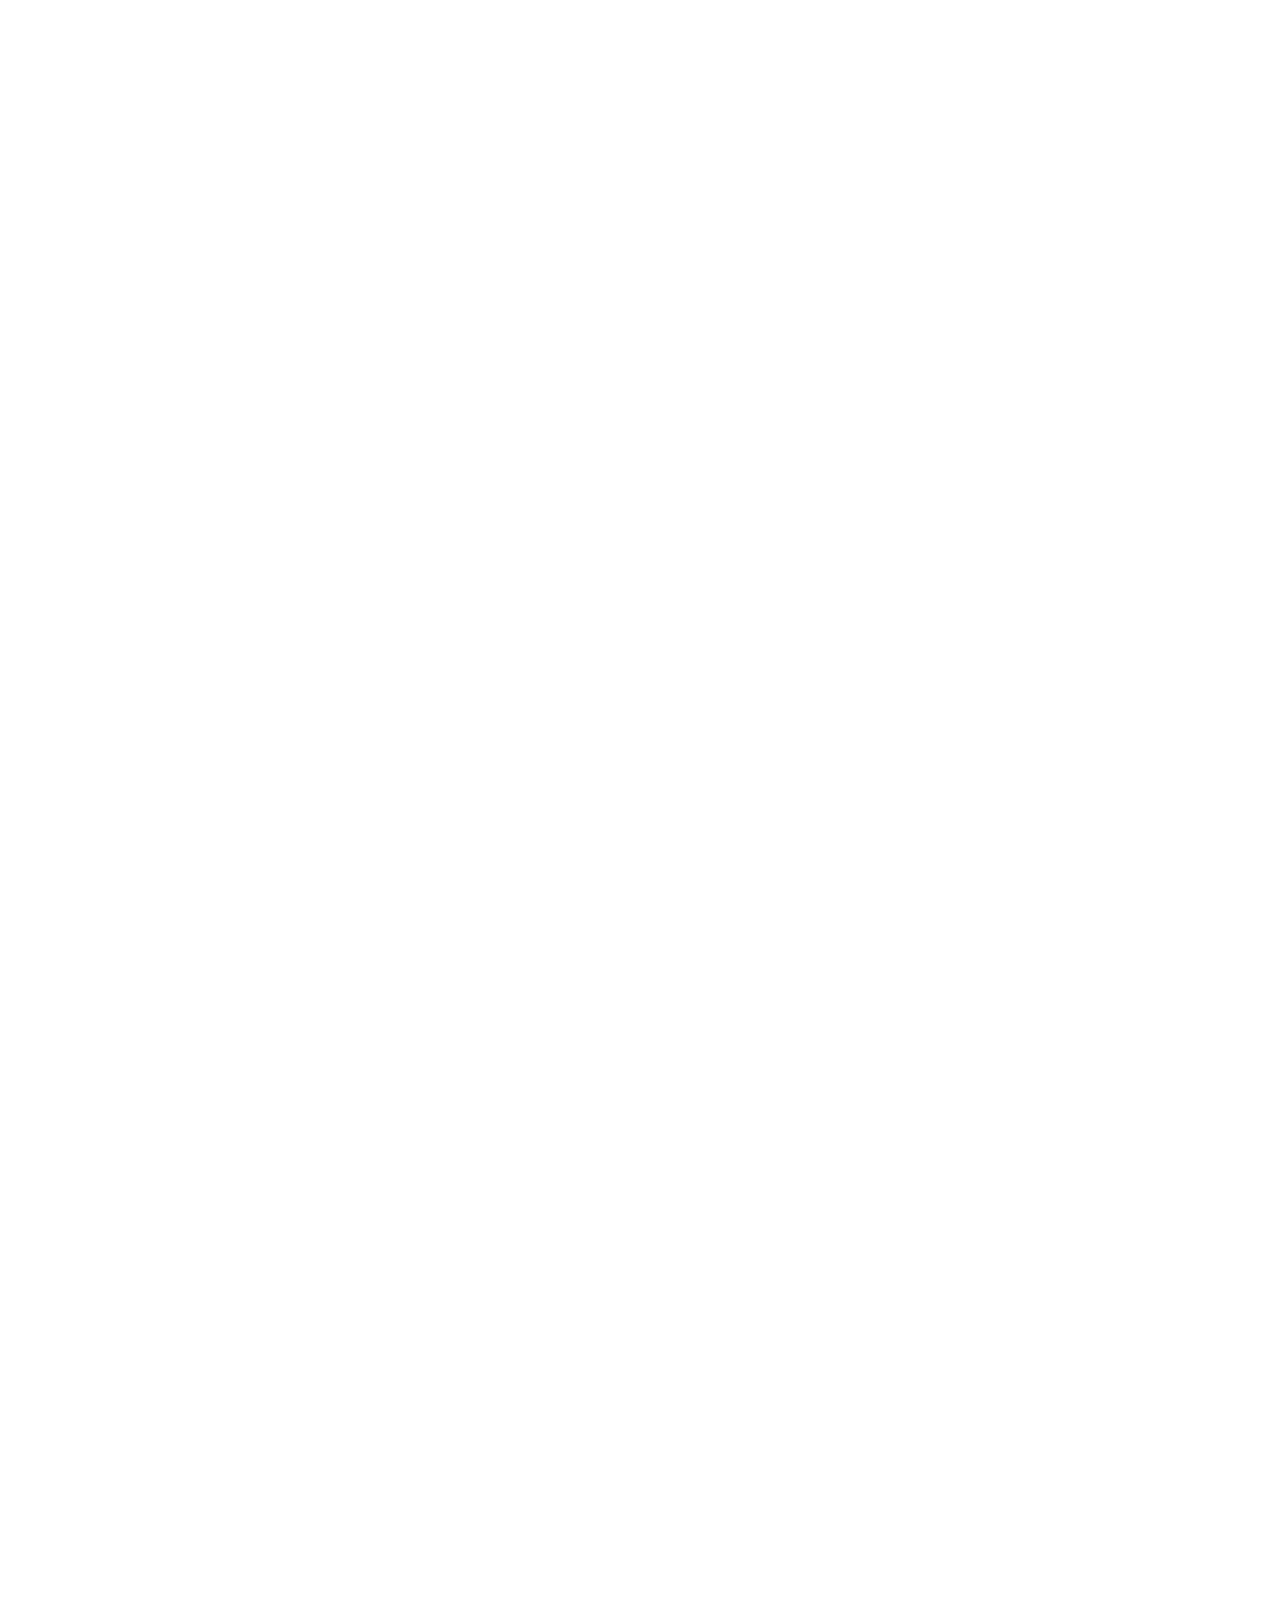
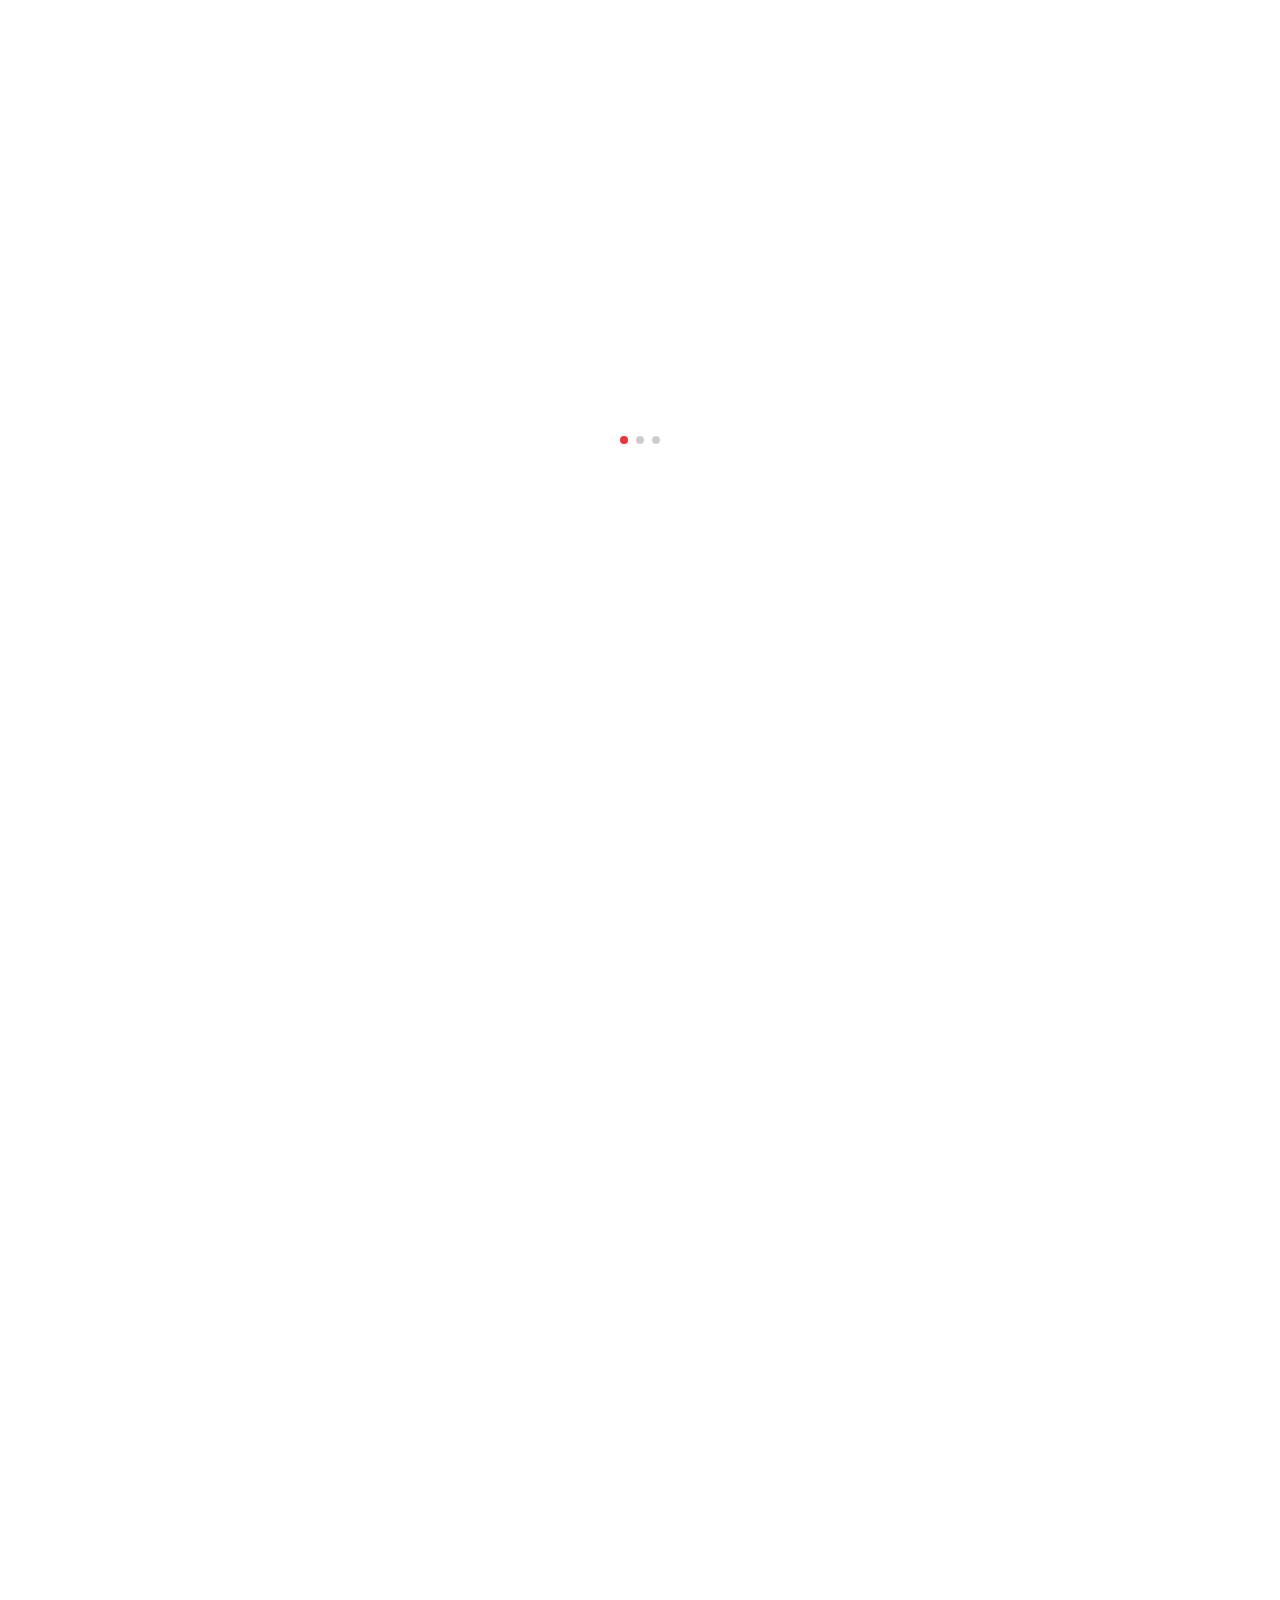
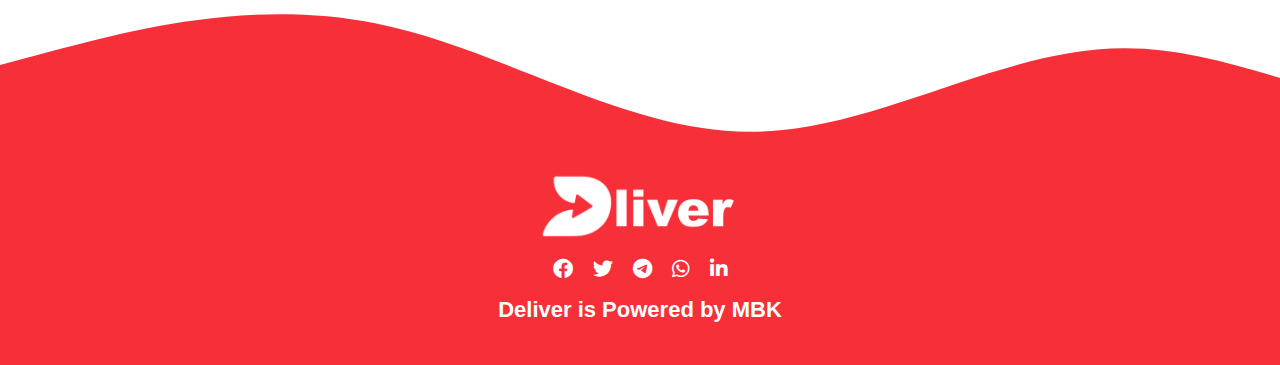
==== commit 5a340c25: "commit10" ====
--- a/index.html
+++ b/index.html
@@ -121,99 +121,75 @@
     <!---------------------------------------        Feature Section       --------------------------------------->
     <section id="Features">
       <div class="container">
-        <h2 data-aos="zoom-out" data-aos-duration="1000">
-          Many features are waiting for you
-        </h2>
+        <h2>Many features are waiting for you</h2>
         <div class="feats">
-          <div class="feat">
+          <div class="feat" data-aos="fade-up" data-aos-duration="1000">
             <img
-              data-aos="fade-down"
-              data-aos-duration="1000"
               src="./images/MBK_illustration_image_for_Customizable_order_options_as_a_feat.png"
               alt=""
             />
-            <h3 data-aos="fade-up" data-aos-duration="1000">
-              Customizable order options
-            </h3>
-            <p data-aos="fade-up" data-aos-duration="1000">
+            <h3>Customizable order options</h3>
+            <p>
               We know that everyone has different preferences. Add special
               instructions or request specific items, and we'll do our best to
               accommodate your needs.
             </p>
           </div>
-          <div class="feat">
+          <div class="feat" data-aos="fade-up" data-aos-duration="1000">
             <img
-              data-aos="fade-down"
-              data-aos-duration="1000"
               src="./images/MBK_illustration_image_for_find_location_as_a_feature_in_delive.png"
               alt=""
             />
-            <h3 data-aos="fade-up" data-aos-duration="1000">
-              Real-time order tracking
-            </h3>
-            <p data-aos="fade-up" data-aos-duration="1000">
+            <h3>Real-time order tracking</h3>
+            <p>
               With our delivery app, you can track your order every step of the
               way in real-time. This means you can see exactly when your order
               is on its way.
             </p>
           </div>
-          <div class="feat">
+          <div class="feat" data-aos="fade-up" data-aos-duration="1000">
             <img
-              data-aos="fade-down"
-              data-aos-duration="1000"
               src="./images/MBK_illustration_image_for_Multiple_payment_options_as_a_featur.png"
               alt=""
             />
-            <h3 data-aos="fade-up" data-aos-duration="1000">
-              Multiple Payment Options
-            </h3>
-            <p data-aos="fade-up" data-aos-duration="1000">
+            <h3>Multiple Payment Options</h3>
+            <p>
               We offer a variety of payment options to make it easy for you to
               pay for your order. Choose from credit/debit card, PayPal, or even
               cash on delivery.
             </p>
           </div>
-          <div class="feat">
+          <div class="feat" data-aos="fade-up" data-aos-duration="1000">
             <img
-              data-aos="fade-down"
-              data-aos-duration="1000"
               src="./images/MBK_illustration_image_for_Customer_Support_as_a_feature_in_del.png"
               alt=""
             />
-            <h3 data-aos="fade-up" data-aos-duration="1000">
-              Customer support
-            </h3>
-            <p data-aos="fade-up" data-aos-duration="1000">
+            <h3>Customer support</h3>
+            <p>
               Our customer support team is always available to help you with any
               questions or issues you may have. Contact us and we'll get back to
               you as soon as possible.
             </p>
           </div>
-          <div class="feat">
+          <div class="feat" data-aos="fade-up" data-aos-duration="1000">
             <img
-              data-aos="fade-down"
-              data-aos-duration="1000"
               src="./images/MBK_illustration_image_for_user_friendly_interface_as_a_feature (2).png"
               alt=""
             />
-            <h3 data-aos="fade-up" data-aos-duration="1000">
-              User-friendly interface
-            </h3>
-            <p data-aos="fade-up" data-aos-duration="1000">
+            <h3>User-friendly interface</h3>
+            <p>
               Our app is designed to be easy to use, even for first-time users.
               The interface is intuitive and straightforward, so you can quickly
               and easily place your order.
             </p>
           </div>
-          <div class="feat">
+          <div class="feat" data-aos="fade-up" data-aos-duration="1000">
             <img
-              data-aos="fade-down"
-              data-aos-duration="1000"
               src="./images/MBK_illustration_image_for_easy_ordering_as_a_feature_in_delive.png"
               alt=""
             />
-            <h3 data-aos="fade-up" data-aos-duration="1000">Fast Delivery</h3>
-            <p data-aos="fade-up" data-aos-duration="1000">
+            <h3>Fast Delivery</h3>
+            <p>
               Get your items faster than ever with our fast delivery feature.
               Quick, reliable, and hassle-free, so you can enjoy your purchases
               sooner!
@@ -498,7 +474,7 @@
         <div class="content">
           <div
             class="col"
-            data-aos="flip-right"
+            data-aos="fade-up"
             data-aos-duration="1000"
             data-aos-delay="100"
           >
@@ -518,7 +494,7 @@
           </div>
           <div
             class="col active"
-            data-aos="flip-right"
+            data-aos="fade-up"
             data-aos-duration="1000"
             data-aos-delay="500"
           >
@@ -538,7 +514,7 @@
           </div>
           <div
             class="col"
-            data-aos="flip-right"
+            data-aos="fade-up"
             data-aos-duration="1000"
             data-aos-delay="900"
           >
@@ -561,26 +537,19 @@
     </section>
     <!---------------------------------------        footer Section       --------------------------------------->
     <footer>
-      <div
-        class="container"
-        data-aos="fade-up"
-        data-aos-duration="1000"
-        data-aos-delay="0"
-      >
-        <img src="./images/logo2.png" alt="" />
-        <div class="soicalicon">
-          <a href="#"><i class="fab fa-facebook"></i></a>
-
-          <a href="#"><i class="fab fa-twitter"></i></a>
-
-          <a href="#"><i class="fab fa-telegram"></i></a>
-
-          <a href="#"><i class="fab fa-whatsapp"></i></a>
-
-          <a href="#"><i class="fab fa-linkedin-in"></i></a>
-        </div>
-        <p>Deliver is Powered by MBK</p>
-      </div>
+      <img src="./images/logo2.png" alt="" />
+      <div class="soicalicon">
+        <a href="#"><i class="fab fa-facebook"></i></a>
+
+        <a href="#"><i class="fab fa-twitter"></i></a>
+
+        <a href="#"><i class="fab fa-telegram"></i></a>
+
+        <a href="#"><i class="fab fa-whatsapp"></i></a>
+
+        <a href="#"><i class="fab fa-linkedin-in"></i></a>
+      </div>
+      <p>Deliver is Powered by MBK</p>
     </footer>
   </body>
 
--- a/css/main.css
+++ b/css/main.css
@@ -17,13 +17,15 @@
 }
 
 body {
+  max-width: 100vw;
   overflow-x: hidden;
 }
 
 .container {
   max-width: 1200px;
   margin: 0 auto;
-  padding: 0 20px;
+  padding: 20px 20px;
+  overflow-y: hidden;
 }
 
 section {
@@ -101,7 +103,7 @@
   }
 
   h2 {
-    font-size: 32px;
+    font-size: 36px;
     margin-bottom: 30px;
   }
 
@@ -547,6 +549,9 @@
   #Works .imgCol {
     margin: 30px 0;
   }
+  #Works h3 {
+    font-size: 32px;
+  }
 }
 
 /*************************************************** reviwes Section style ****************************************************/
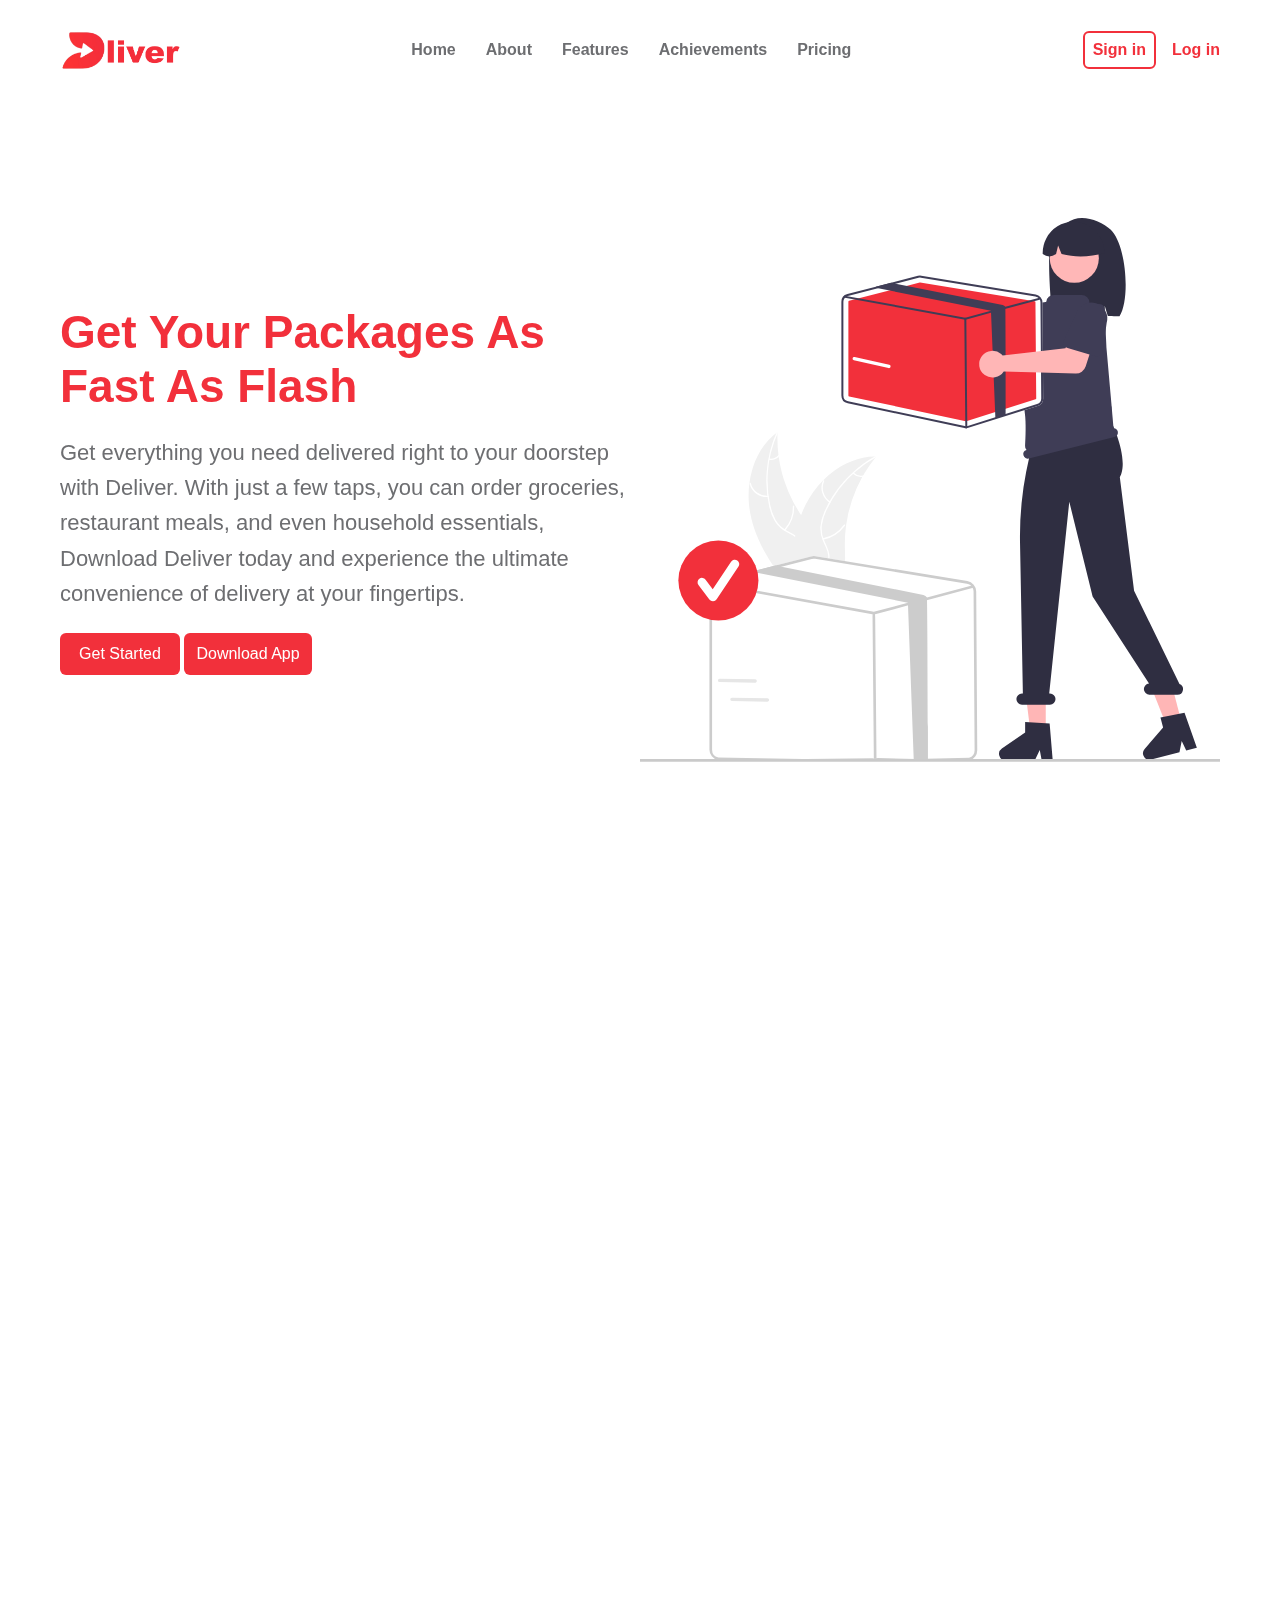
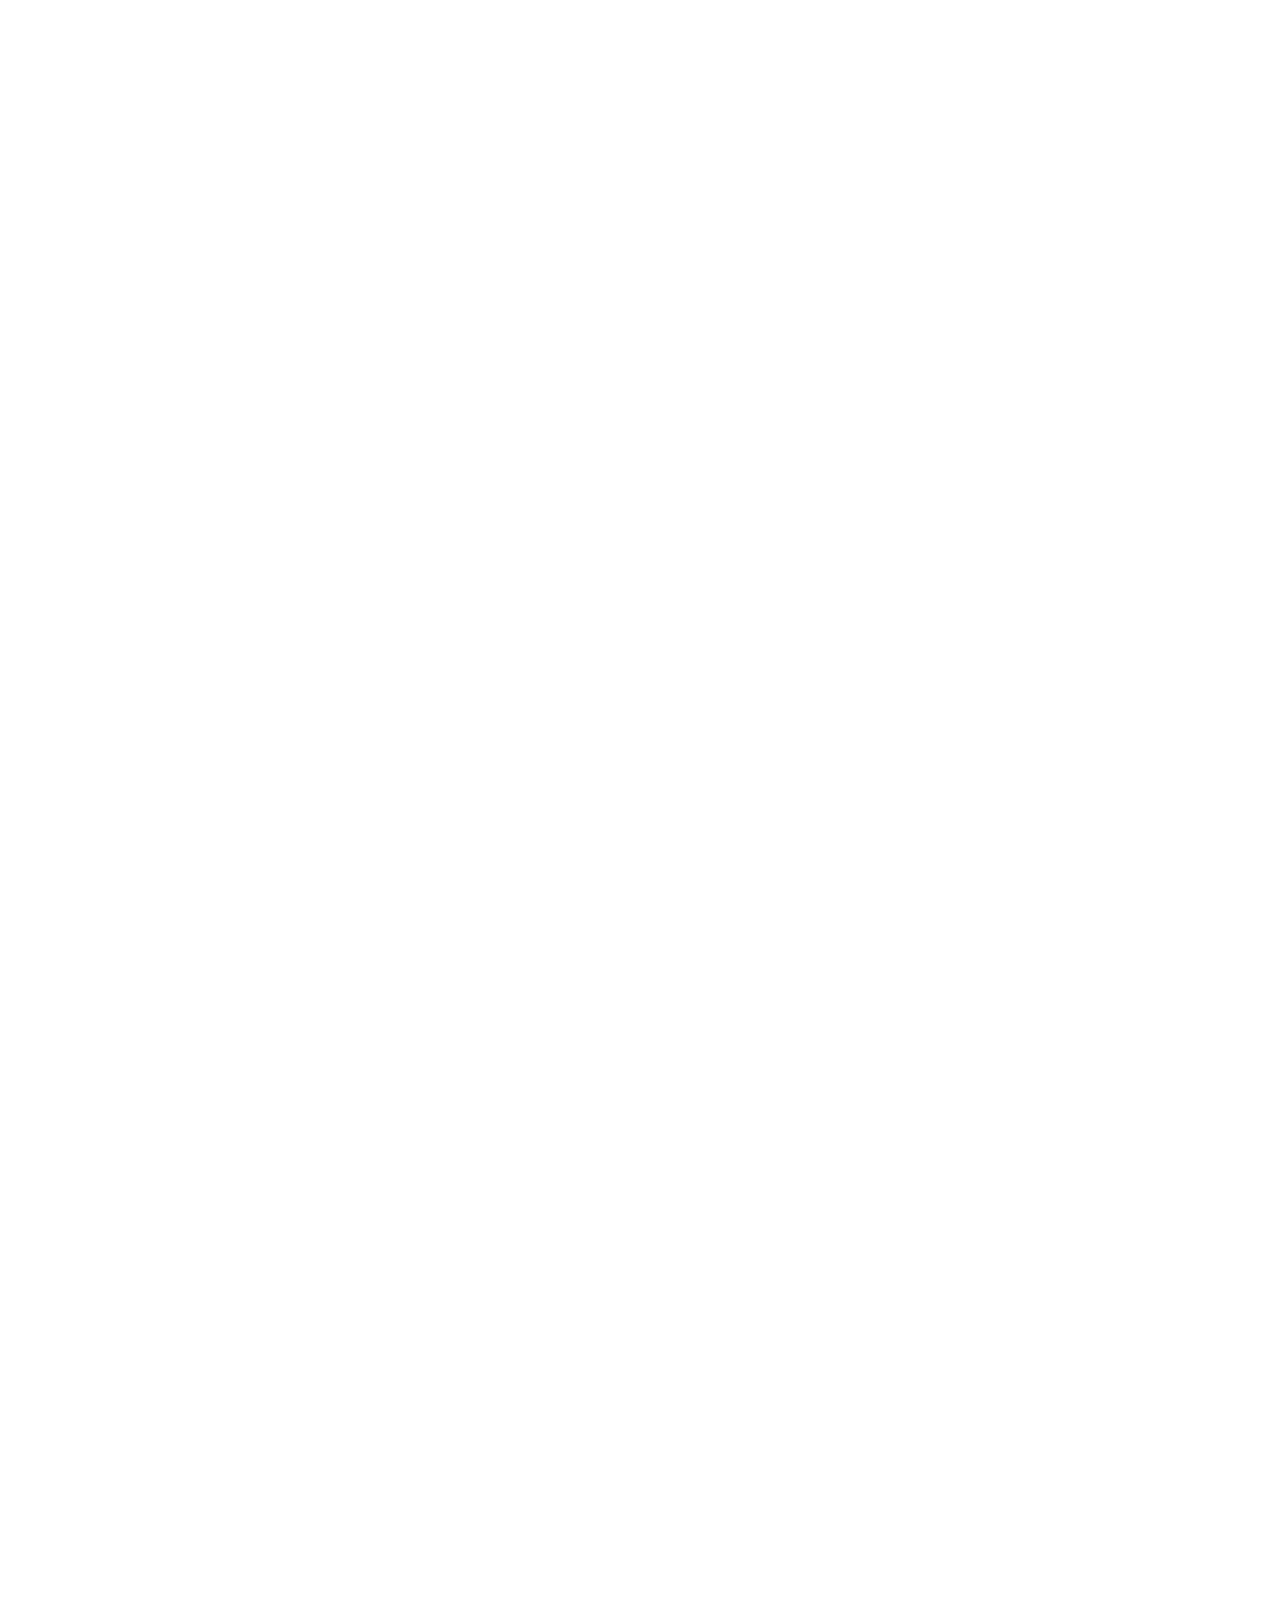
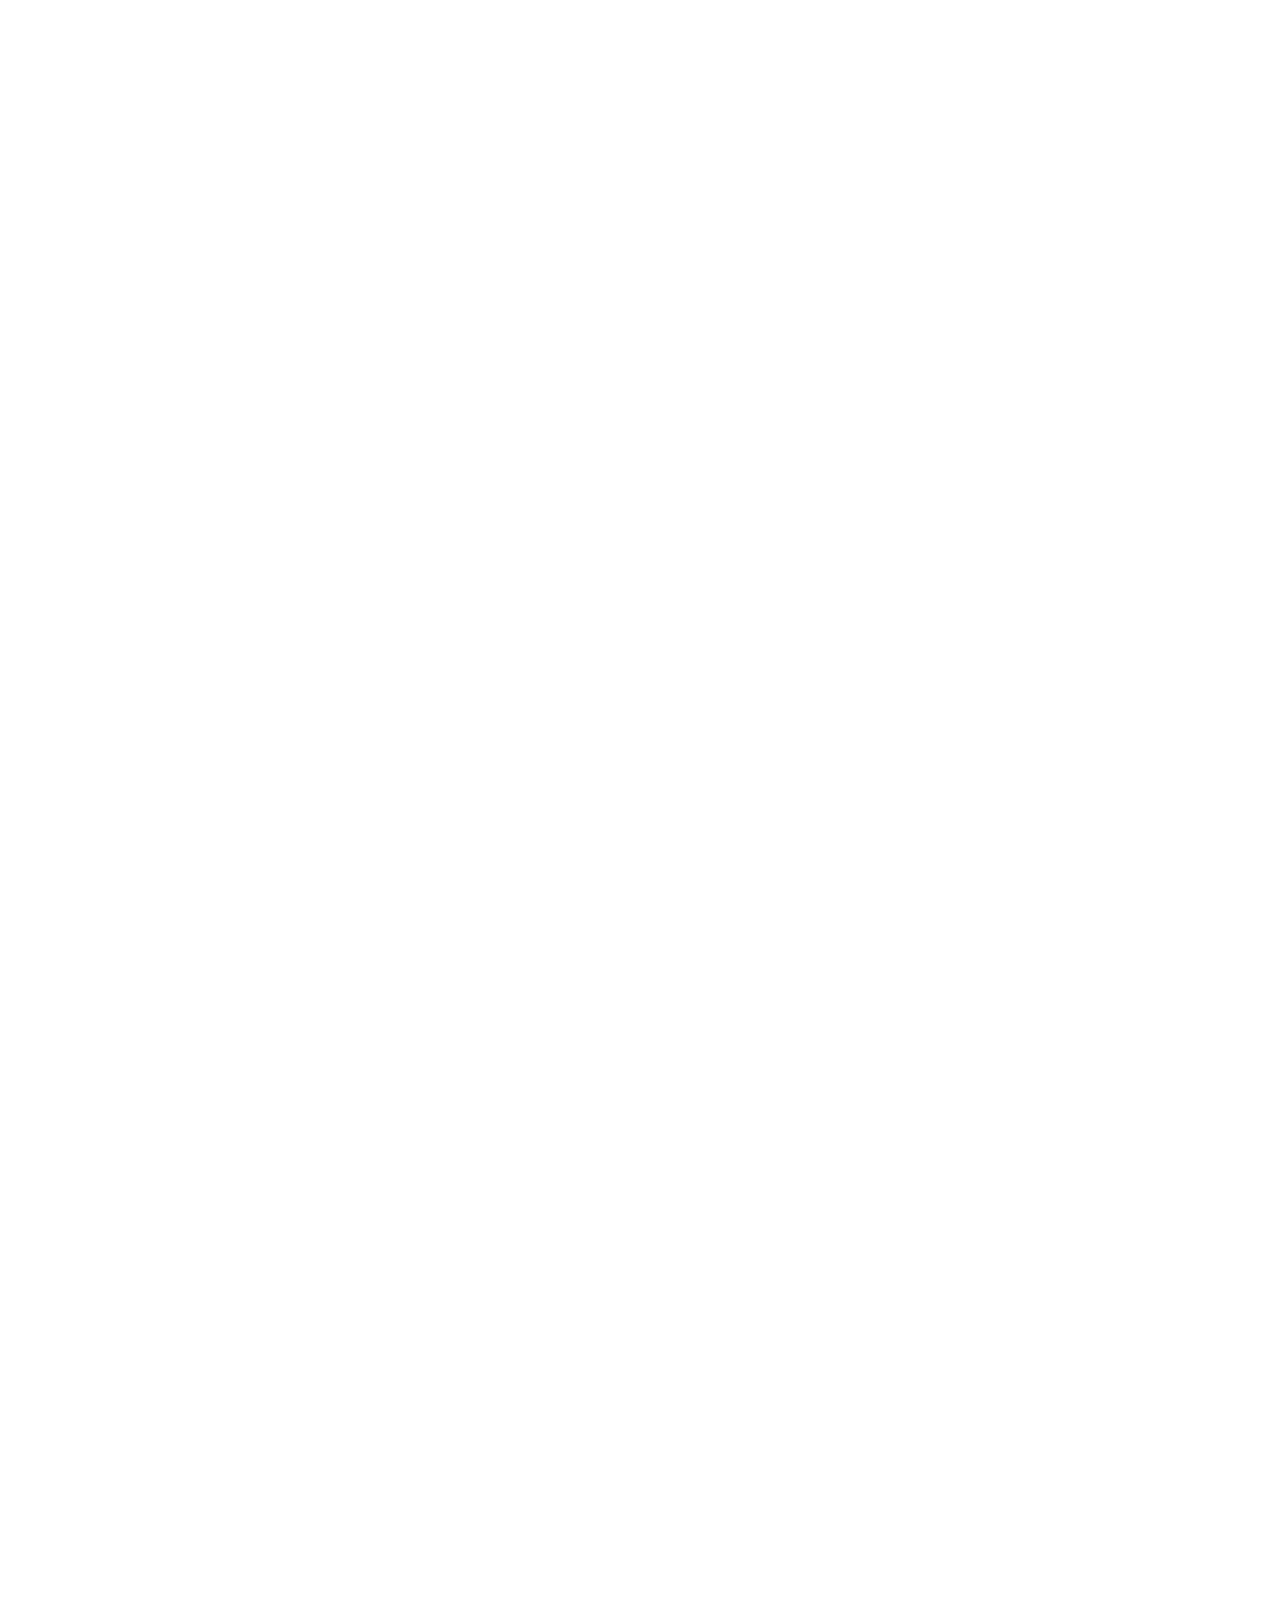
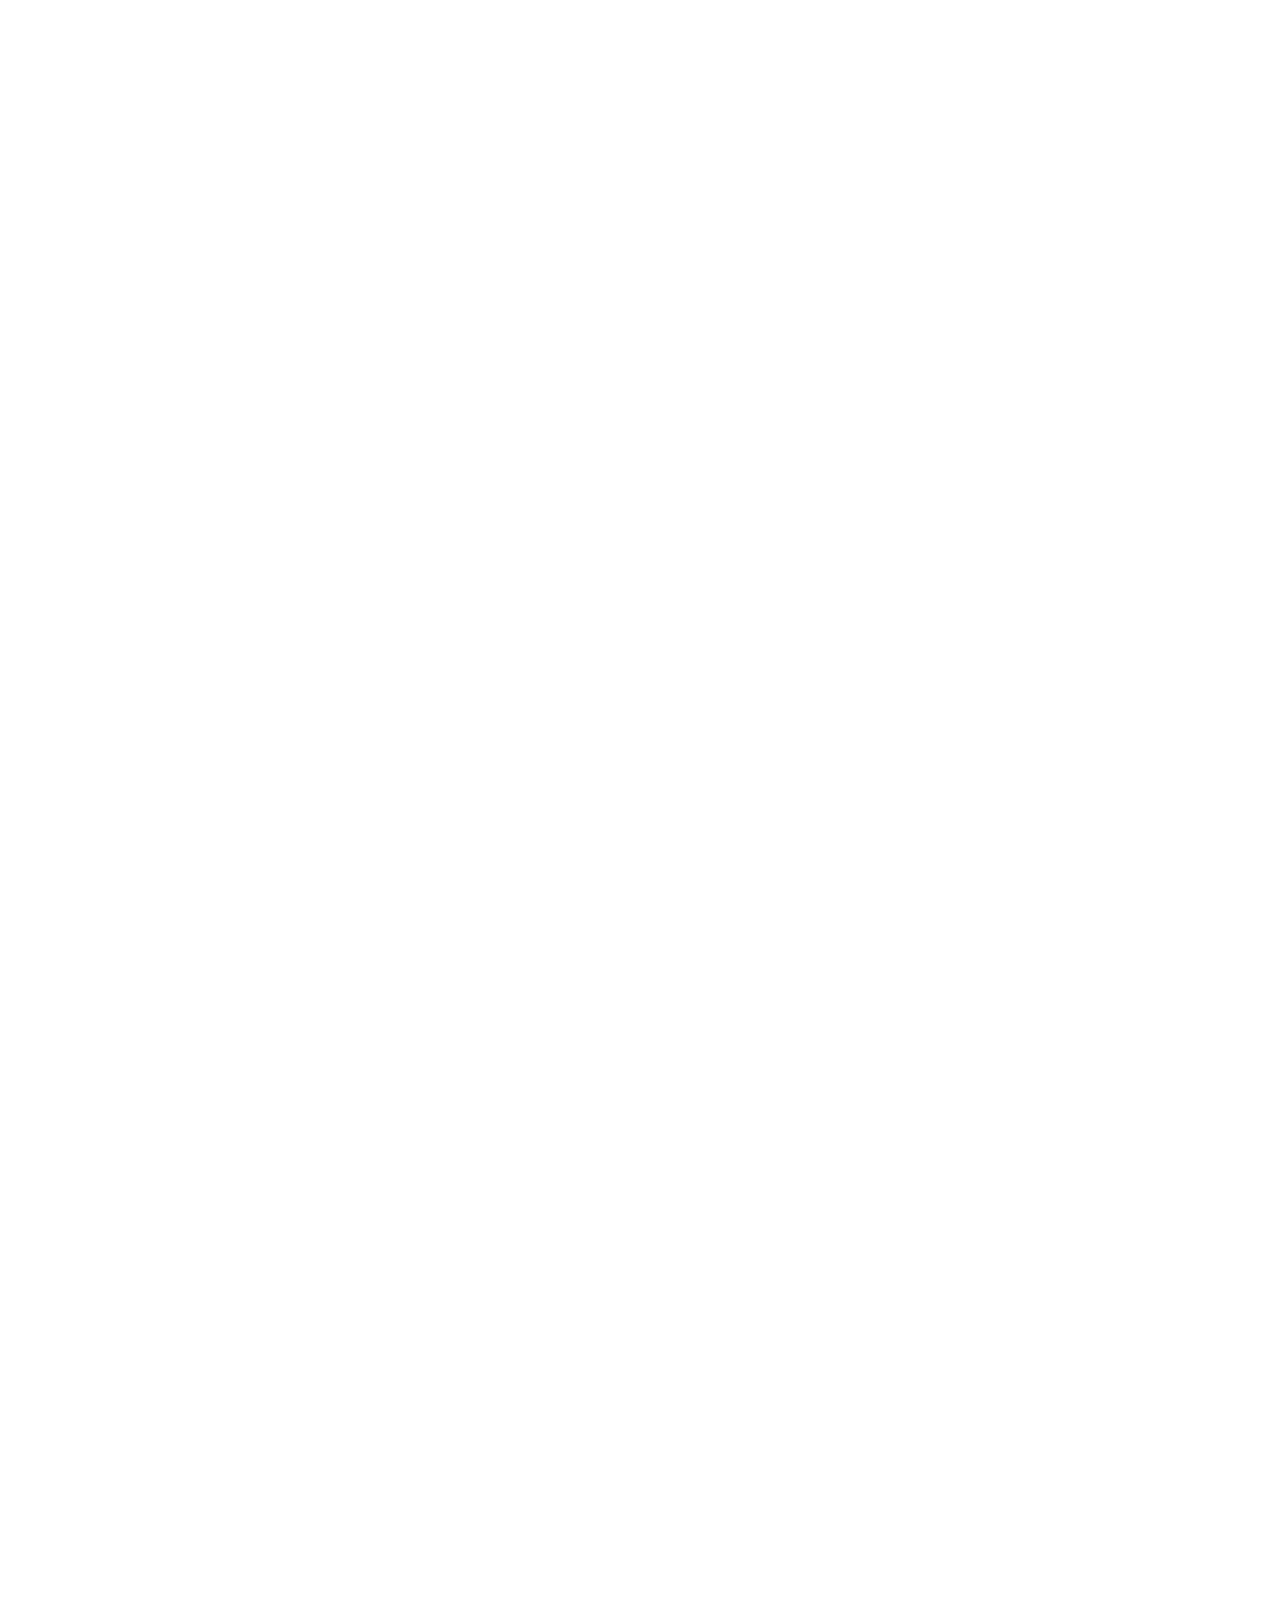
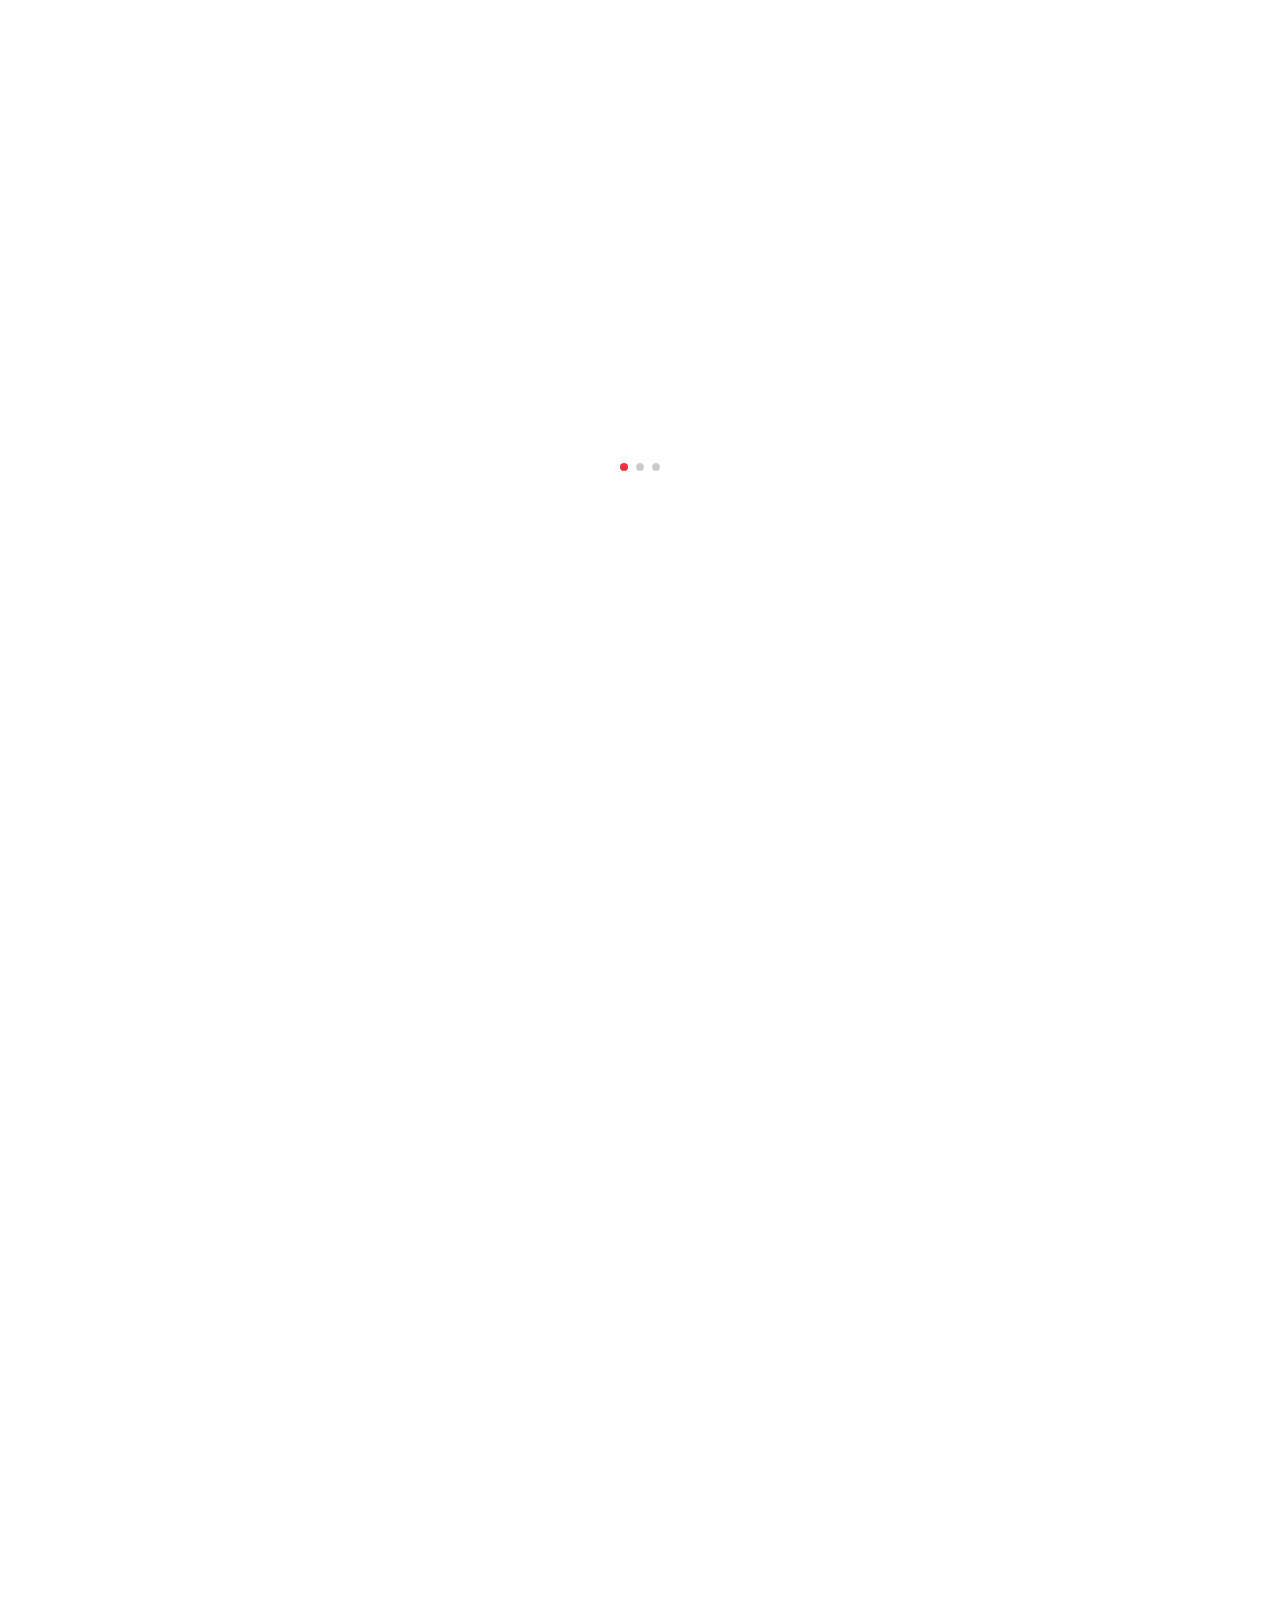
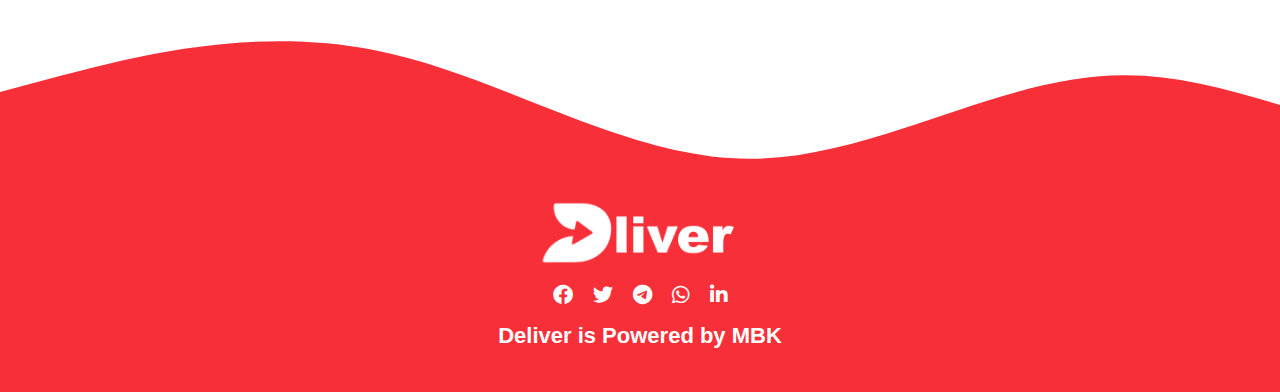
==== commit 69771b38: "commit11" ====
--- a/index.html
+++ b/index.html
@@ -121,7 +121,9 @@
     <!---------------------------------------        Feature Section       --------------------------------------->
     <section id="Features">
       <div class="container">
-        <h2>Many features are waiting for you</h2>
+        <h2 data-aos="zoom-out" data-aos-duration="1000">
+          Many features are waiting for you
+        </h2>
         <div class="feats">
           <div class="feat" data-aos="fade-up" data-aos-duration="1000">
             <img
--- a/css/main.css
+++ b/css/main.css
@@ -25,7 +25,6 @@
   max-width: 1200px;
   margin: 0 auto;
   padding: 20px 20px;
-  overflow-y: hidden;
 }
 
 section {
@@ -92,6 +91,9 @@
 }
 
 @media (max-width: 767px) {
+  .container {
+    overflow-y: hidden;
+  }
   h1 {
     font-size: 36px;
   }
@@ -455,8 +457,9 @@
 /*************************************************** Features Section style ****************************************************/
 #Achievements .boxs {
   display: grid;
-  grid-template-columns: repeat(auto-fill, minmax(350px, 1fr));
-  gap: 50px;
+  grid-template-columns: repeat(auto-fill, minmax(300px, 1fr));
+  row-gap: 50px;
+  column-gap: 20px;
 }
 
 #Achievements .box {
@@ -500,6 +503,11 @@
   transform: translateX(-50%);
 }
 
+@media (min-width: 768px) and (max-width: 992px) {
+  #Achievements .boxs {
+    grid-template-columns: repeat(auto-fill, minmax(225px, 1fr));
+  }
+}
 @media (max-width: 767px) {
   #Achievements .boxs {
     grid-template-columns: repeat(auto-fill, minmax(250px, 1fr));
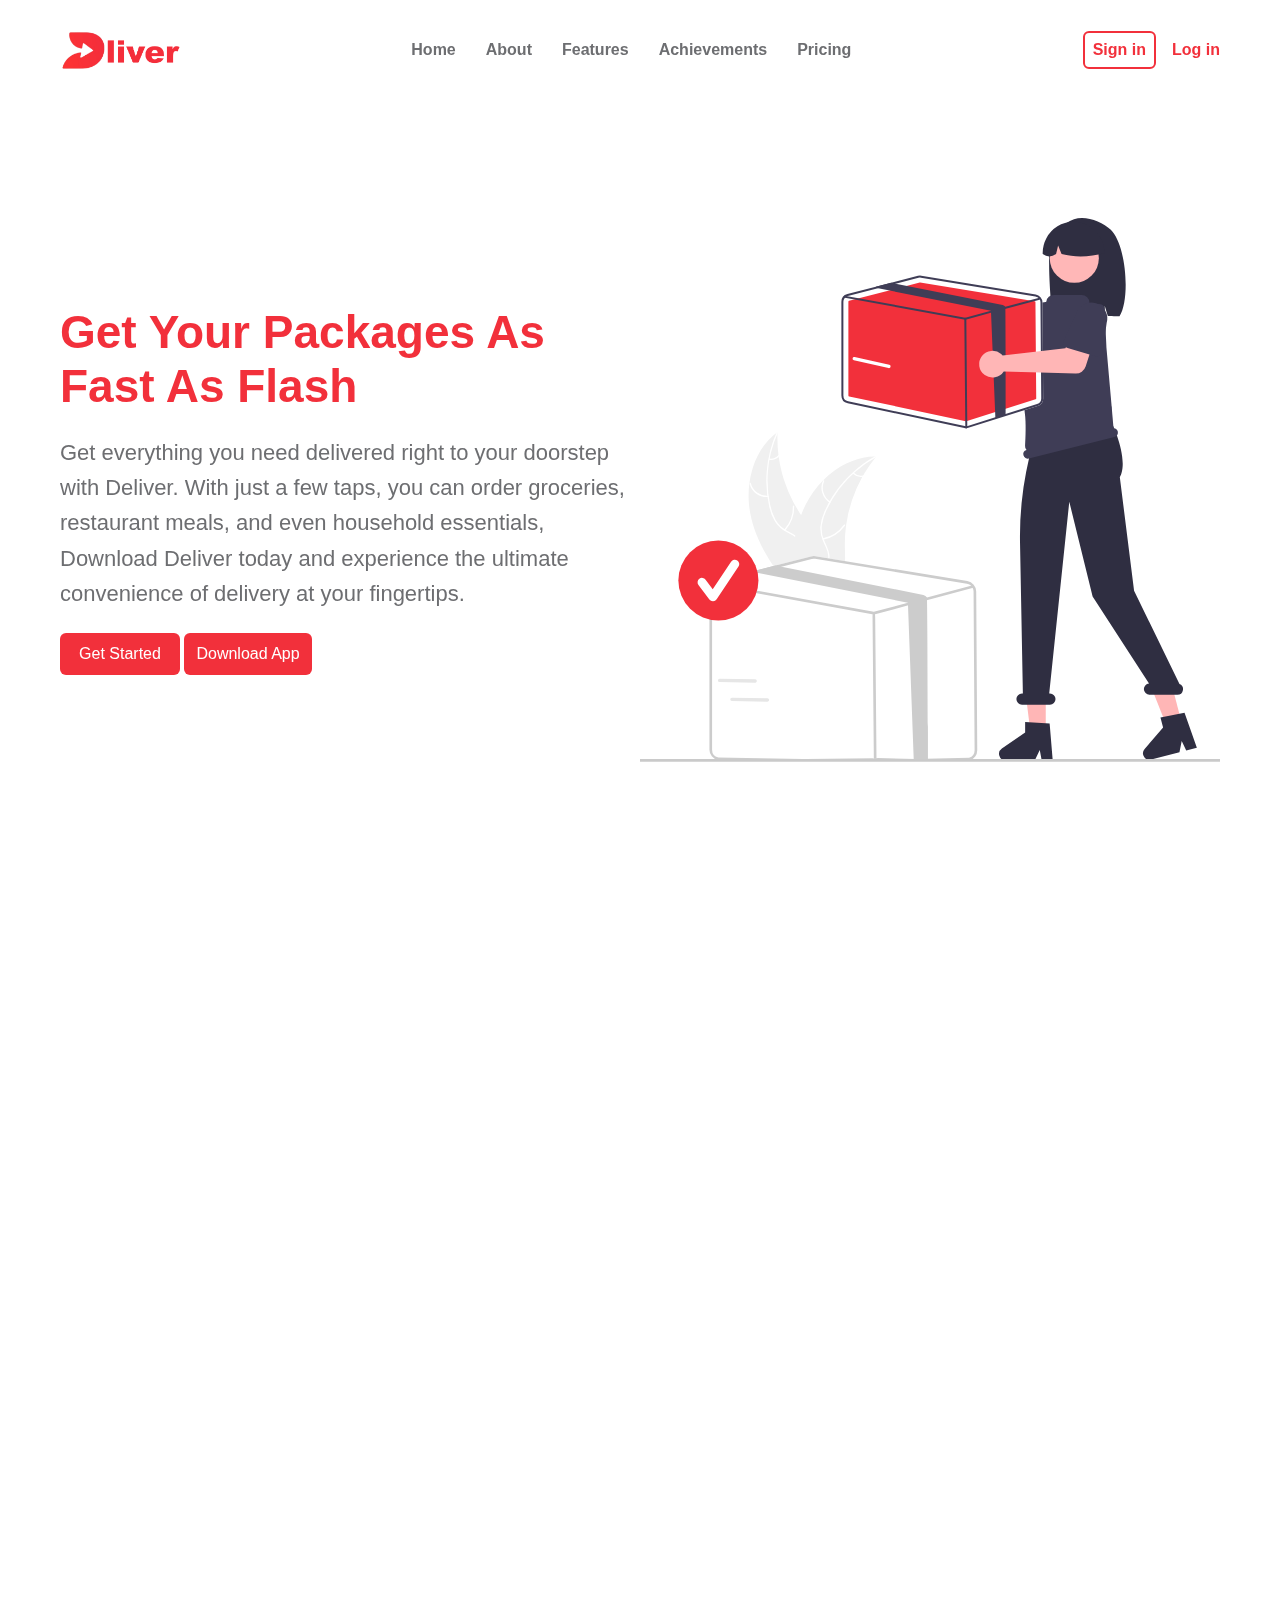
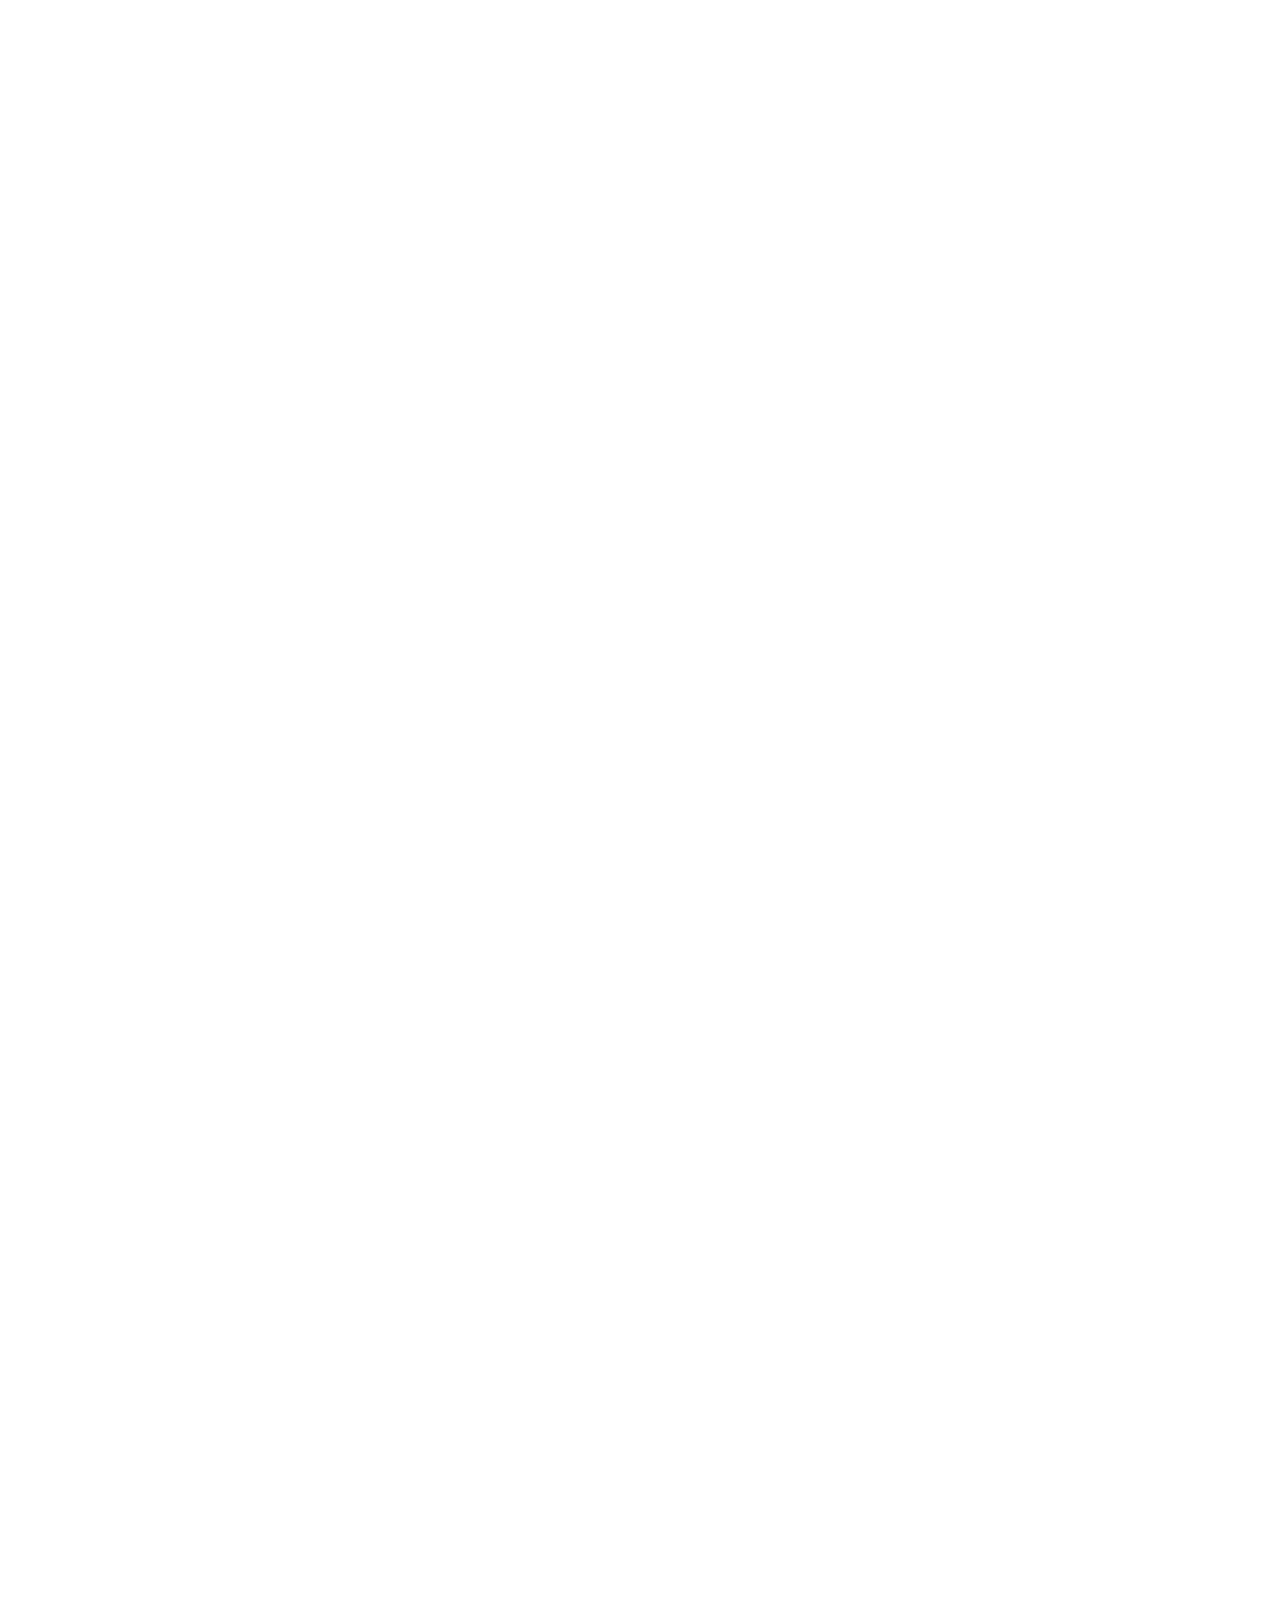
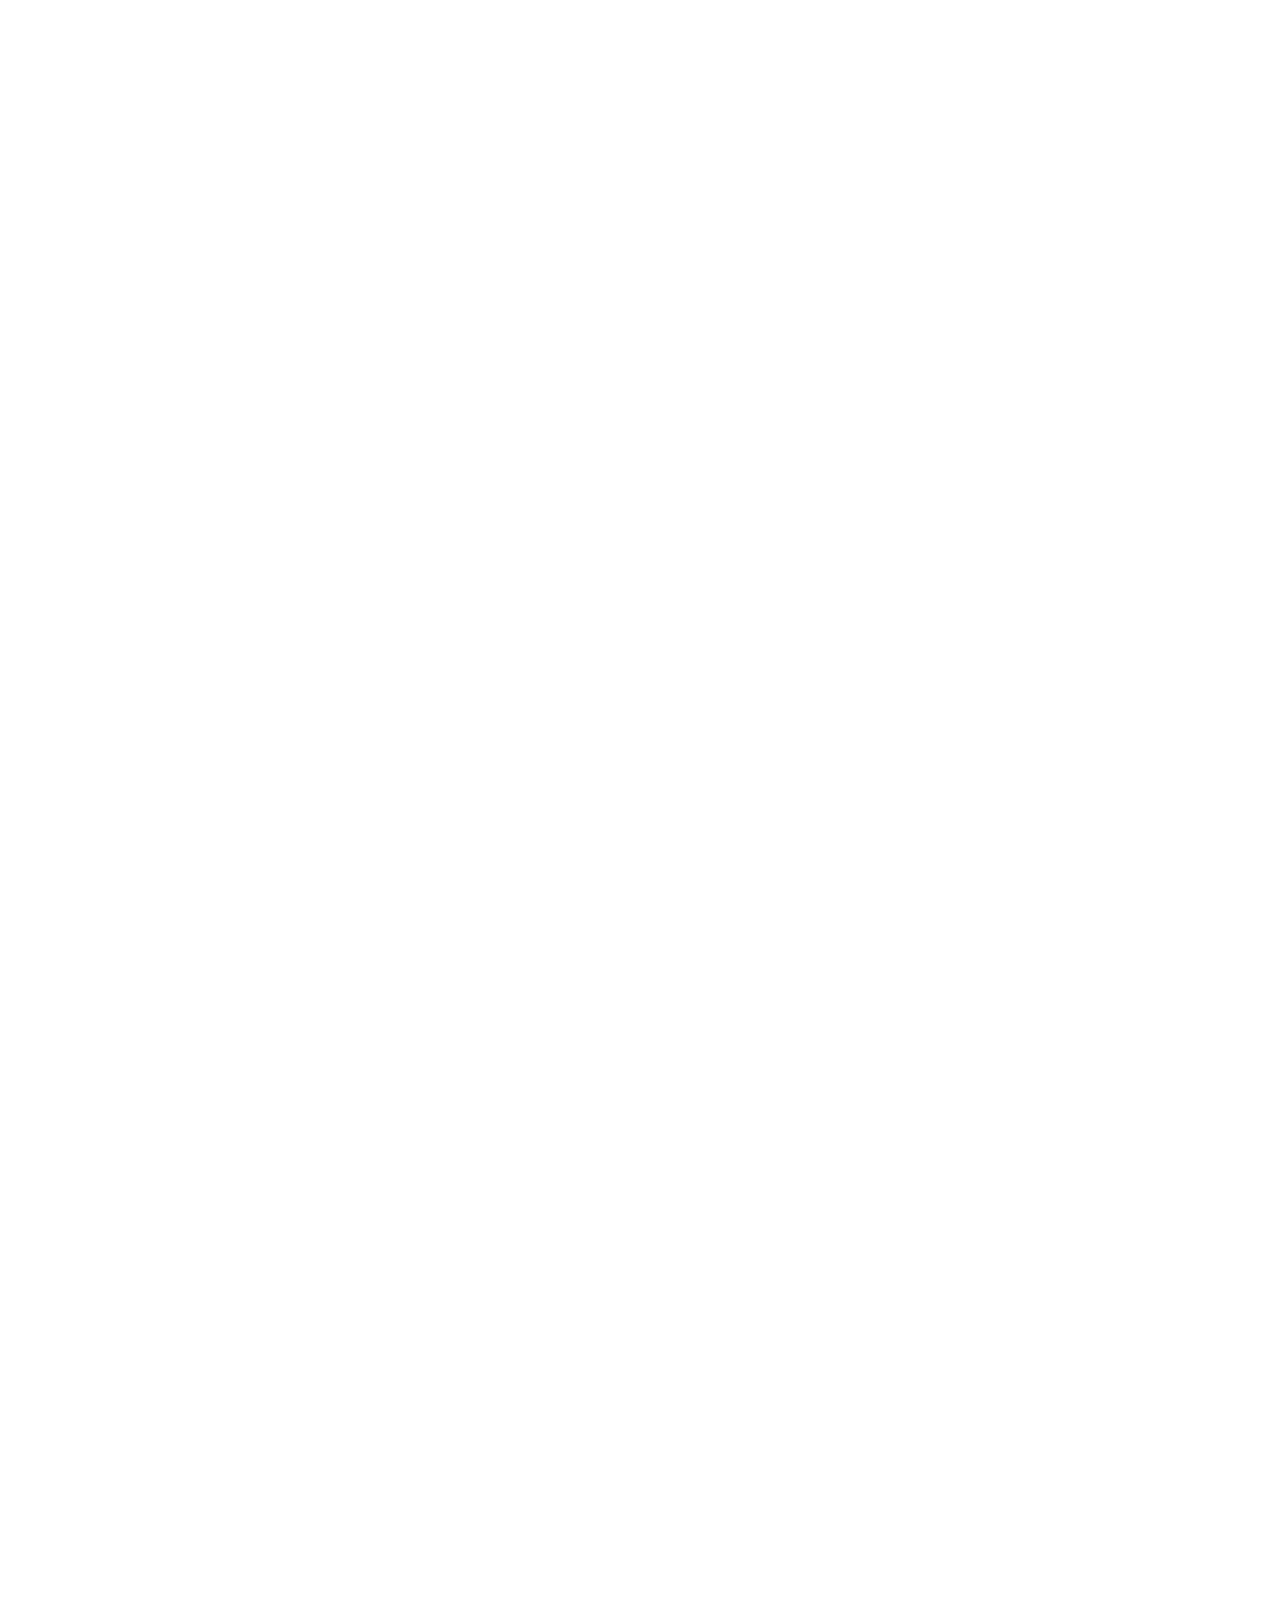
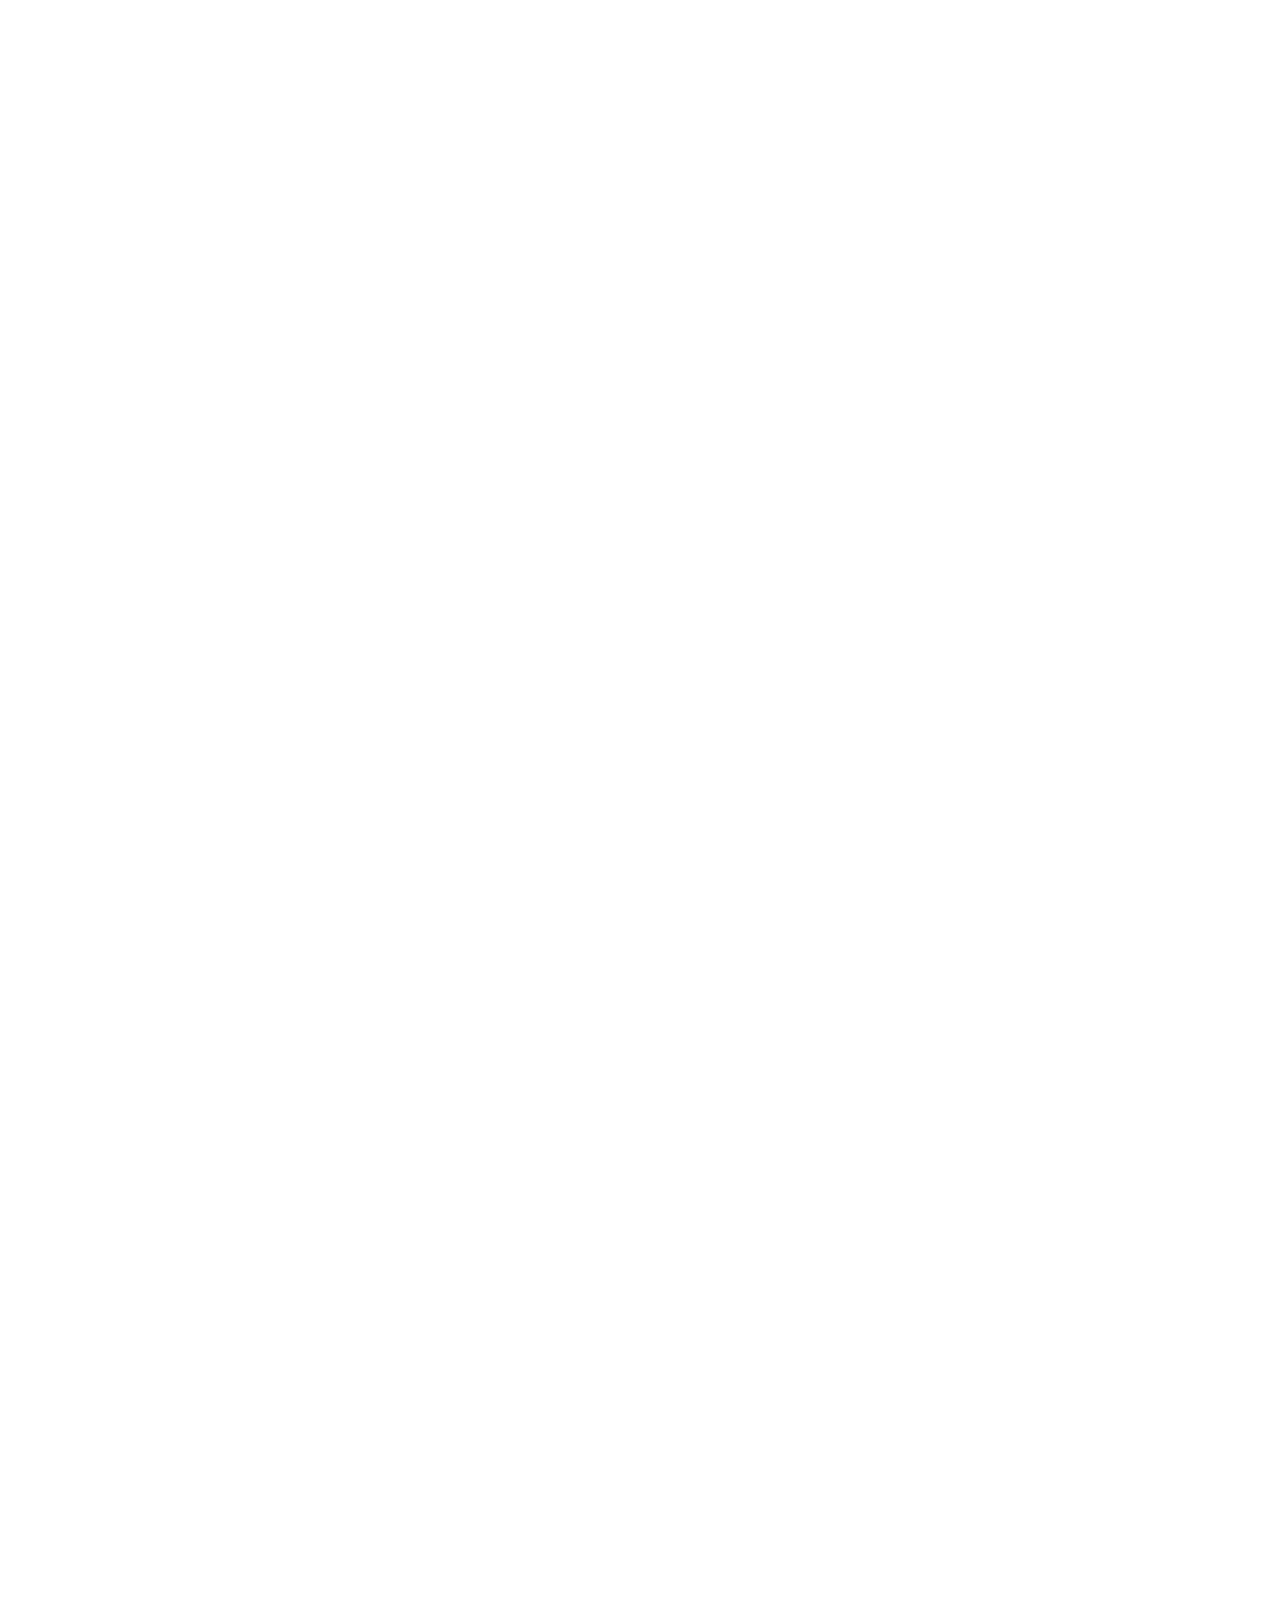
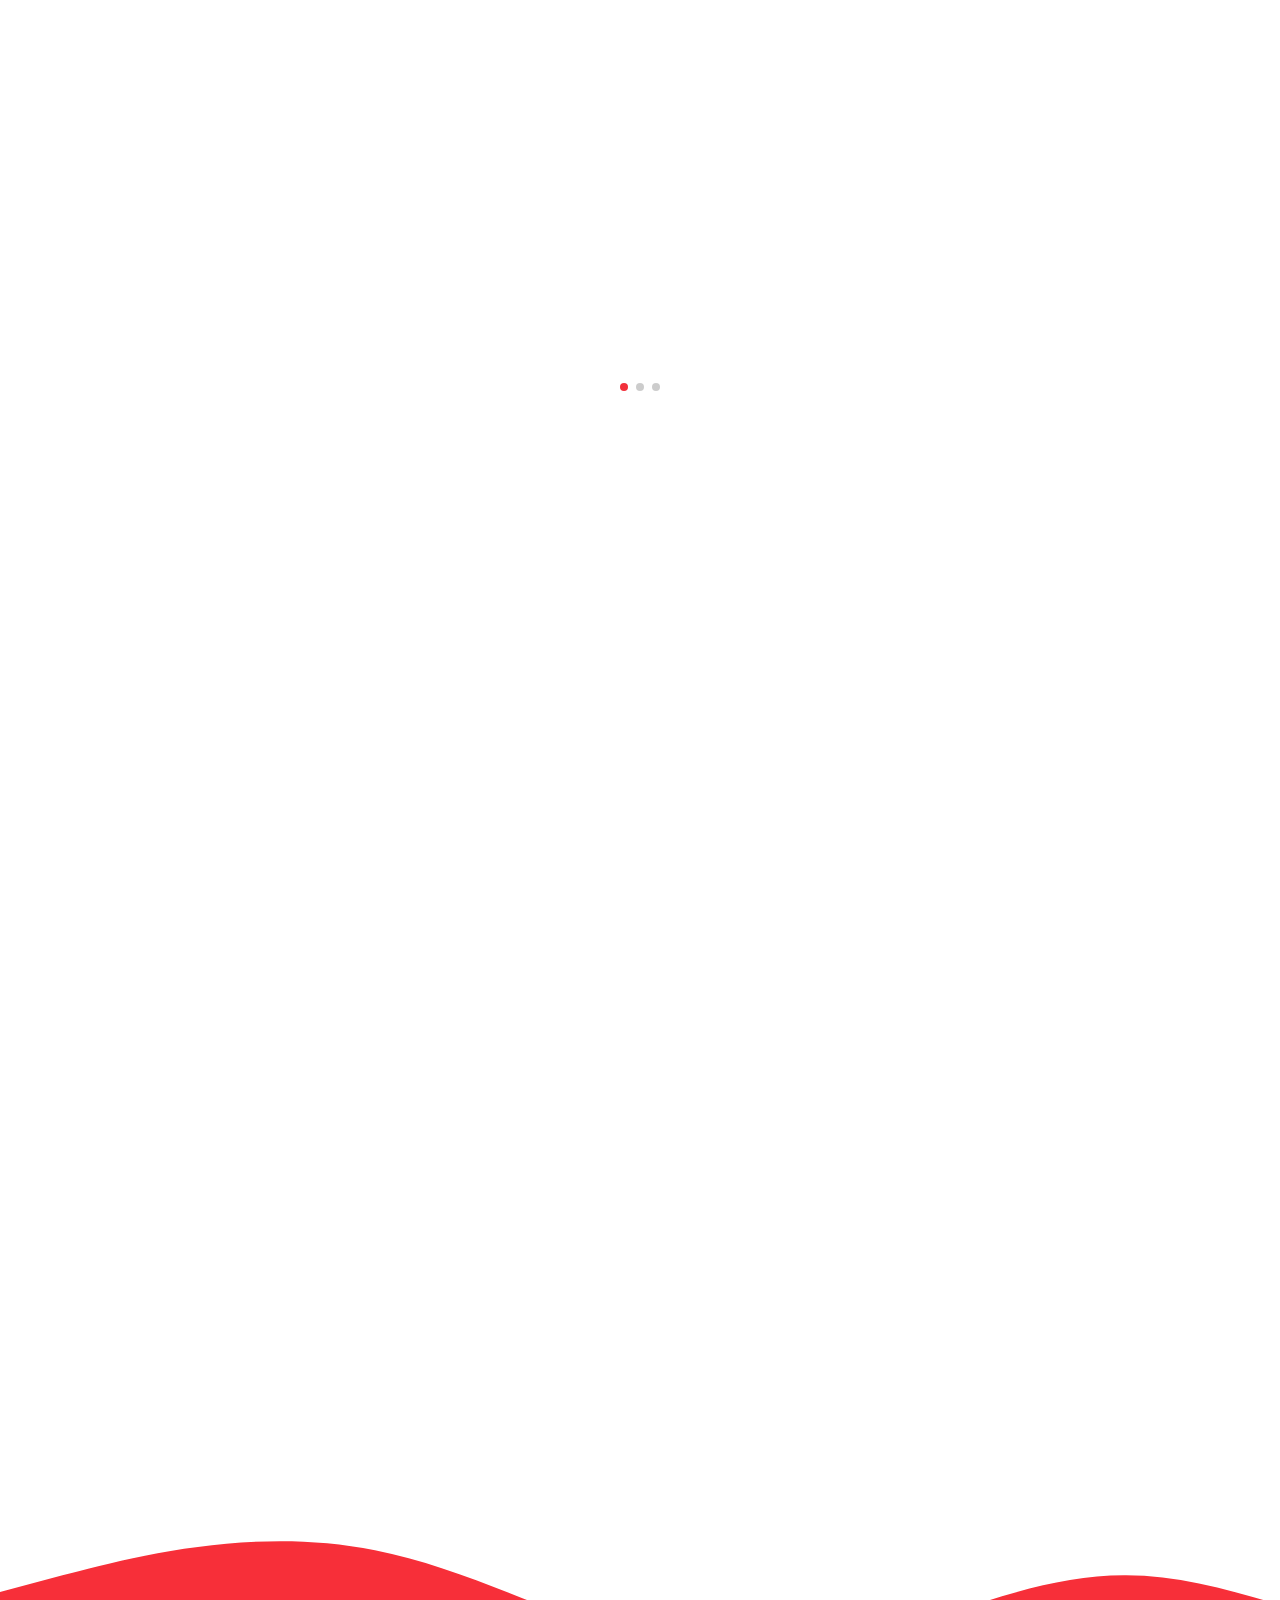
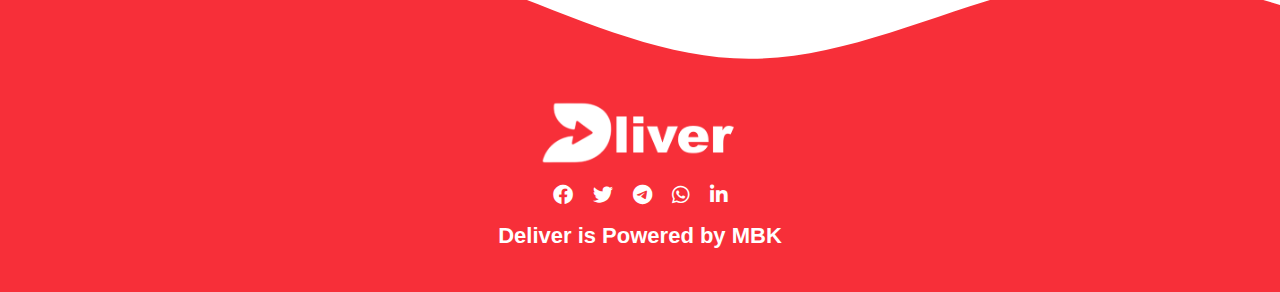
==== commit ec3fcbe7: "commit14" ====
--- a/index.html
+++ b/index.html
@@ -216,31 +216,21 @@
               our customers.
             </p>
           </div>
-          <div
-            class="box"
-            data-aos="fade-up"
-            data-aos-duration="1000"
-            data-aos-delay="400"
-          >
+          <div class="box" data-aos="fade-up" data-aos-duration="1000">
             <i class="fa-solid fa-face-smile-beam"></i>
-            <p class="num" data-goal="135">0</p>
-            <h3>Over 135 satisfied customers</h3>
-            <p>
-              We've received feedback from 135 who have used our app to order
+            <p class="num" data-goal="450">0</p>
+            <h3>Over 450 satisfied customers</h3>
+            <p>
+              We've received feedback from 450 who have used our app to order
               and receive their deliveries.
             </p>
           </div>
-          <div
-            class="box"
-            data-aos="fade-up"
-            data-aos-duration="1000"
-            data-aos-delay="800"
-          >
+          <div class="box" data-aos="fade-up" data-aos-duration="1000">
             <i class="fa-solid fa-handshake"></i>
-            <p class="num" data-goal="65">0</p>
-            <h3>Over 100 partner stores</h3>
-            <p>
-              We've partnered with over 65 to provide our customers with a wide
+            <p class="num" data-goal="375">0</p>
+            <h3>Over 375 partner stores</h3>
+            <p>
+              We've partnered with over 375 to provide our customers with a wide
               range of options
             </p>
           </div>
@@ -486,7 +476,7 @@
               <p>100 Orders per month</p>
               <p>1 Hour for delivery</p>
               <p>25 Stores</p>
-              <p>Can be re-ordered</p>
+              <p>Can't be re-ordered</p>
             </div>
             <p class="price">
               <span class="num">$50</span>
@@ -503,9 +493,9 @@
             <img src="./images/undraw_delivery_truck_vt6p.svg" alt="" />
             <h3>Pro</h3>
             <div>
-              <p>100 Orders per month</p>
-              <p>1 Hour for delivery</p>
-              <p>25 Stores</p>
+              <p>1000 Orders per month</p>
+              <p>45 minute for delivery</p>
+              <p>50 Stores</p>
               <p>Can be re-ordered</p>
             </div>
             <p class="price">
@@ -523,9 +513,9 @@
             <img src="./images/undraw_aircraft_re_m05i.svg" alt="" />
             <h3>business</h3>
             <div>
-              <p>100 Orders per month</p>
-              <p>1 Hour for delivery</p>
-              <p>25 Stores</p>
+              <p>unlimited Orders per month</p>
+              <p>30 minute for delivery</p>
+              <p>unlimited Stores</p>
               <p>Can be re-ordered</p>
             </div>
             <p class="price">
--- a/css/main.css
+++ b/css/main.css
@@ -3,13 +3,11 @@
   margin: 0;
   box-sizing: border-box;
   font-family: sans-serif;
-  scroll-behavior: smooth;
 }
 
 :root {
   --MAinColor: #f2303b;
   --PrimeryColor: #6d6e71;
-  --Transition: 0.5s all ease-in-out;
 }
 
 html {
@@ -43,7 +41,7 @@
   text-align: center;
   color: var(--MAinColor);
   position: relative;
-  margin-bottom: 100px;
+  margin-bottom: 80px;
   font-weight: 900;
 }
 
@@ -69,6 +67,10 @@
 
 img {
   width: 100%;
+}
+
+::-webkit-scrollbar {
+  display: none;
 }
 
 @media (min-width: 768px) and (max-width: 992px) {
@@ -120,7 +122,7 @@
   bottom: -50px;
   right: -50px;
   cursor: pointer;
-  transition: 0.5s all ease-in-out;
+  transition: 0.15s all ease-in-out;
   z-index: 2;
   display: flex;
   justify-content: center;
@@ -184,12 +186,12 @@
   align-items: center;
   gap: 30px;
   flex-wrap: wrap;
+}
+
+header .menu ul li a {
+  font-weight: 700;
+  transition: 0.15s all ease-in-out;
   cursor: pointer;
-}
-
-header .menu ul li a {
-  font-weight: 700;
-  transition: 0.3s all ease-in-out;
 }
 
 header .menu ul li a:hover {
@@ -213,7 +215,7 @@
   border: 2px solid var(--MAinColor);
   padding: 8px;
   border-radius: 6px;
-  transition: 0.3s all ease-in-out;
+  transition: 0.15s all ease-in-out;
 }
 header .account a.Sign:hover {
   background-color: var(--MAinColor);
@@ -226,7 +228,7 @@
   height: 28px;
   position: relative;
   transform: rotate(0deg);
-  transition: 0.5s ease-in-out;
+  transition: 0.15s ease-in-out;
   cursor: pointer;
 }
 
@@ -302,7 +304,7 @@
     background-color: var(--MAinColor);
     position: absolute;
     top: 0px;
-    left: -200%;
+    left: -100%;
     padding: 40px;
     box-shadow: rgba(60, 64, 67, 0.3) 0px 1px 2px 0px,
       rgba(60, 64, 67, 0.15) 0px 1px 3px 1px;
@@ -364,7 +366,7 @@
   display: inline-block;
   min-width: 120px;
   text-align: center;
-  transition: 0.3s all ease-in-out;
+  transition: 0.15s all ease-in-out;
 }
 
 .row .col1 a:hover {
